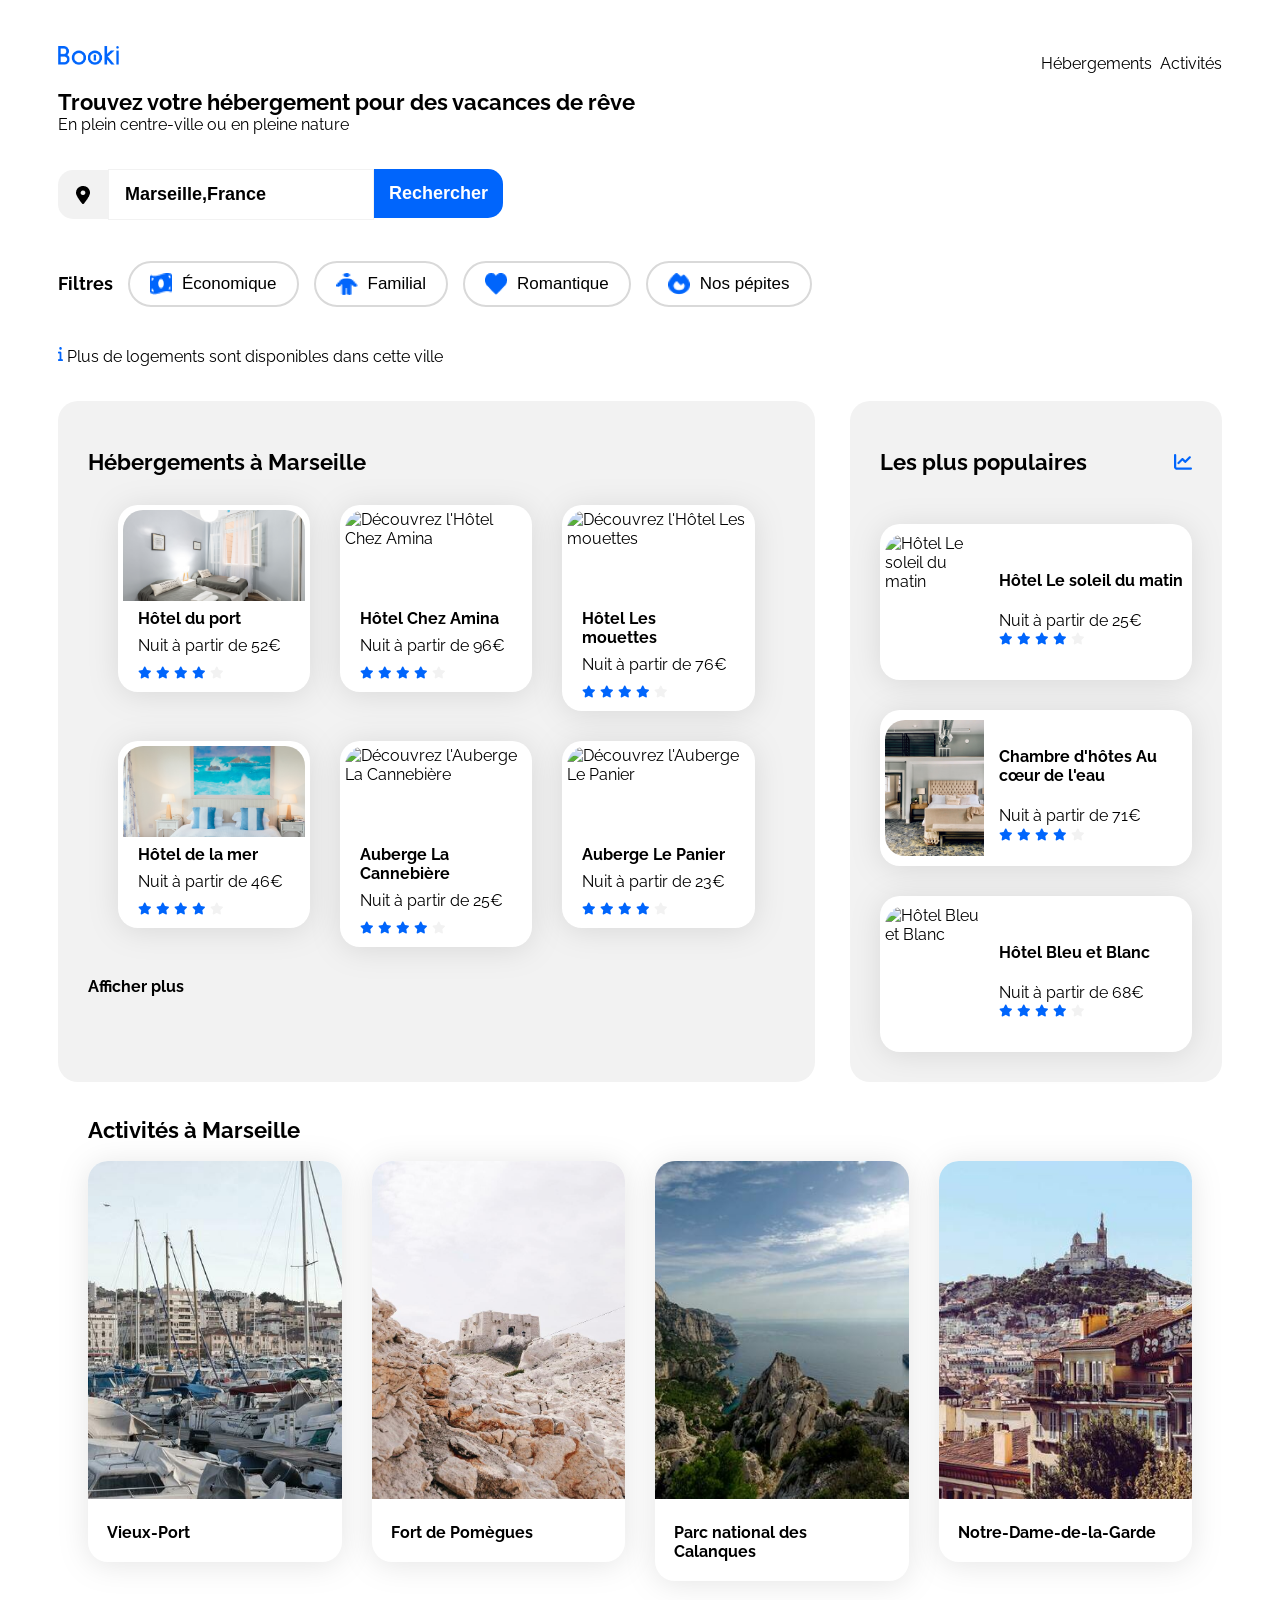
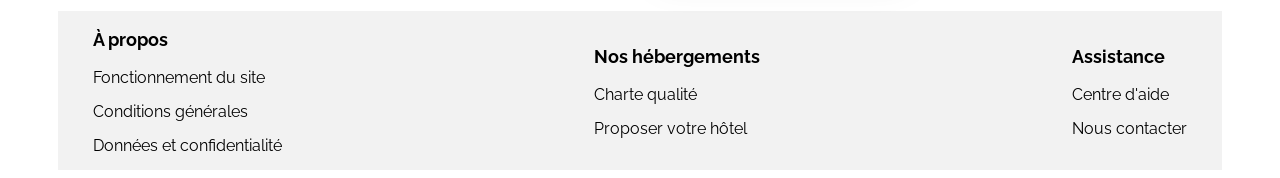
==== index.html @ 13185d2a "Premier commit responsive, plus modification CSS" ====
<!DOCTYPE html>
<html lang="fr">
<head>
    <meta charset="UTF-8">
    <meta name="viewport" content="width=device-width, initial-scale=1.0">
    <title>Booki</title>
    <link rel="preconnect" href="https://fonts.googleapis.com">
    <link rel="preconnect" href="https://fonts.gstatic.com" crossorigin>
    <link href="https://fonts.googleapis.com/css2?family=Raleway:wght@400;500;700&display=swap" rel="stylesheet">
    <link rel="stylesheet" href="https://cdnjs.cloudflare.com/ajax/libs/font-awesome/6.2.1/css/all.min.css"
        integrity="sha512-MV7K8+y+gLIBoVD59lQIYicR65iaqukzvf/nwasF0nqhPay5w/9lJmVM2hMDcnK1OnMGCdVK+iQrJ7lzPJQd1w=="
        crossorigin="anonymous" referrerpolicy="no-referrer" />    
    <link rel="stylesheet" href="./styles.css">
</head>
<body>
    <div class="main-container">
        <header> <!--Ceci est la partie supérieur du site regroupant le titre et la recherche pour les utilisateurs-->
            <nav class="Bandeau-navigation"> <!--Ceci est le bandeau de navigation intra site -->
                <div id="logo_titre">
                    <img src="./images/Icon&Logo/LogoBooki.png" alt="LogoBooki" width="61.09px" height="19px" id="logo">
                    <h1 class="invisible">Booki</h1>
                </div>
                <div id="liens_nav">
                    <a href="#hebergements-et-populaire">Hébergements</a>
                    <a href="#Activites">Activités</a>
                </div>
            </nav>
            <p> <span class="search-title">Trouvez votre hébergement pour des vacances de rêve </span> <br> 
                En plein centre-ville ou en pleine nature</p>
            <div class="champ-recherche"> <!--Zone de saisie pour la recherche des usagers-->
                <div id="fond_search_logo">
                    <img src="./images/Icon&Logo/Vector.png" alt="" id="search_logo">
                </div>
                <form>
                    <label for="ville" class="invisible">Ville</label>
                    <input type="text" name="ville" id="ville" placeholder="Marseille,France">
                    <button type="submit">Rechercher</button>
                </form>
            </div>
            <div class="filtres"> <!--Zone de sélection de filtres pour la recherche utilisateur-->
                <div class="titre_filtres">
                    <h3>Filtres</h3>
                </div>
                <ul class="button-filter">
                    <li><button type="button">
                        <img src="./images/Icon&Logo/logo-billet.png" alt="Filtrez vos recherche en vous basant sur le prix" class="icon"><span>Économique</span>
                    </button></li>
                    <li><button type="button">
                        <img src="images/Icon&Logo/logo-familial.png" alt="Recherchez des logements familiaux" class="icon"><span>Familial</span>
                    </button></li>
                    <li><button type="button">
                        <img src="images/Icon&Logo/logo-coeur.png" alt="Recherhez des logements romantiques" class="icon"><span>Romantique</span>
                    </button></li>
                    <li><button type="button">
                        <img src="images/Icon&Logo/logo-pépite.png" alt="Découvrez nos logement coup de coeur" class="icon"><span>Nos pépites</span>
                    </button></li>
                </ul>
            </div>
        </header>
        <main>
            <div class="popup-info">
                <img src="./images/Icon&Logo/logo-info.png" alt="information sur le nombre de logement dans la ville">
                <span>Plus de logements sont disponibles dans cette ville</span>
            </div>
            <div id="hebergements-et-populaire"> <!--Ceci est la partie affichant les résultats de recherche des utilisateurs en deux partie hébergements et hébergements_populaires-->
                <section class="hebergement"><!--Affichage des hébergements photos/prix/notes-->
                    <div class="titre_section_hebergement">
                    <h2>Hébergements à Marseille</h2>
                    </div>
                    <div class="cardsH">
                        <a href="#">
                            <article class="cardH">
                                <img src="./images/hébergements/Hôtel-du-port.jpg" alt="Découvrez l'Hôtel-du-port" class="img_card1">
                                <div class="txt-H">
                                    <h4>Hôtel du port</h4>
                                    <p>Nuit à partir de 52<span class="euro">€</span></p>
                                    <div class="card-rating">
                                        <i class="fa-xs fa-solid fa-star" aria-hidden="true"></i>
                                        <i class="fa-xs fa-solid fa-star" aria-hidden="true"></i>
                                        <i class="fa-xs fa-solid fa-star" aria-hidden="true"></i>
                                        <i class="fa-xs fa-solid fa-star" aria-hidden="true"></i>
                                        <i class="fa-xs fa-solid fa-star neutral-star" aria-hidden="true"></i>
                                        <span class="sr-only">Note de 4 sur 5</span>
                                    </div>
                                </div>
                            </article>
                        </a>
                        <a href="#">
                            <article class="cardH">
                                <img src="./images/hébergements/Hôtel-Chez-Amina.jpg" alt="Découvrez l'Hôtel Chez Amina" class="img_card1">
                                <div class="txt-H">
                                    <h4>Hôtel Chez Amina</h4>
                                    <p>Nuit à partir de 96<span class="euro">€</span></p>
                                    <div class="card-rating">
                                        <i class="fa-xs fa-solid fa-star" aria-hidden="true"></i>
                                        <i class="fa-xs fa-solid fa-star" aria-hidden="true"></i>
                                        <i class="fa-xs fa-solid fa-star" aria-hidden="true"></i>
                                        <i class="fa-xs fa-solid fa-star" aria-hidden="true"></i>
                                        <i class="fa-xs fa-solid fa-star neutral-star" aria-hidden="true"></i>
                                        <span class="sr-only">Note de 4 sur 5</span>
                                    </div>
                                </div>
                            </article>
                        </a>
                        <a href="#">
                            <article class="cardH">
                                <img src="./images/hébergements/Hôtel-Les-mouettes.jpg" alt="Découvrez l'Hôtel Les mouettes" class="img_card1">
                                <div class="txt-H">
                                    <h4>Hôtel Les mouettes</h4>
                                    <p>Nuit à partir de 76<span class="euro">€</span></p>
                                    <div class="card-rating">
                                        <i class="fa-xs fa-solid fa-star" aria-hidden="true"></i>
                                        <i class="fa-xs fa-solid fa-star" aria-hidden="true"></i>
                                        <i class="fa-xs fa-solid fa-star" aria-hidden="true"></i>
                                        <i class="fa-xs fa-solid fa-star" aria-hidden="true"></i>
                                        <i class="fa-xs fa-solid fa-star neutral-star" aria-hidden="true"></i>
                                        <span class="sr-only">Note de 4 sur 5</span>
                                    </div>
                                </div>
                            </article>
                        </a>
                        <a href="#">
                            <article class="cardH">
                                <img src="./images/hébergements/Hôtel-de-la-mer.jpg" alt="Découvrez l'Hôtel de la mer" class="img_card1">
                                <div class="txt-H">
                                    <h4>Hôtel de la mer</h4>
                                    <p>Nuit à partir de 46<span class="euro">€</span></p>
                                    <div class="card-rating">
                                        <i class="fa-xs fa-solid fa-star" aria-hidden="true"></i>
                                        <i class="fa-xs fa-solid fa-star" aria-hidden="true"></i>
                                        <i class="fa-xs fa-solid fa-star" aria-hidden="true"></i>
                                        <i class="fa-xs fa-solid fa-star" aria-hidden="true"></i>
                                        <i class="fa-xs fa-solid fa-star neutral-star" aria-hidden="true"></i>
                                        <span class="sr-only">Note de 4 sur 5</span>
                                    </div>
                                </div>
                            </article>
                        </a>
                        <a href="#">
                            <article class="cardH">
                                <img src="./images/hébergements/Auberge-La-Cannebière.jpg" alt="Découvrez l'Auberge La Cannebière" class="img_card1">
                                <div class="txt-H">
                                    <h4>Auberge La Cannebière</h4>
                                    <p>Nuit à partir de 25<span class="euro">€</span></p>
                                    <div class="card-rating">
                                        <i class="fa-xs fa-solid fa-star" aria-hidden="true"></i>
                                        <i class="fa-xs fa-solid fa-star" aria-hidden="true"></i>
                                        <i class="fa-xs fa-solid fa-star" aria-hidden="true"></i>
                                        <i class="fa-xs fa-solid fa-star" aria-hidden="true"></i>
                                        <i class="fa-xs fa-solid fa-star neutral-star" aria-hidden="true"></i>
                                        <span class="sr-only">Note de 4 sur 5</span>
                                    </div>
                                </div>
                            </article>
                        </a>
                        <a href="#">
                            <article class="cardH">
                                <img src="./images/hébergements/Auberge-Le-Panier.jpg" alt="Découvrez l'Auberge Le Panier" class="img_card1">
                                <div class="txt-H">
                                    <h4>Auberge Le Panier</h4>
                                    <p>Nuit à partir de 23<span class="euro">€</span></p>
                                    <div class="card-rating">
                                        <i class="fa-xs fa-solid fa-star" aria-hidden="true"></i>
                                        <i class="fa-xs fa-solid fa-star" aria-hidden="true"></i>
                                        <i class="fa-xs fa-solid fa-star" aria-hidden="true"></i>
                                        <i class="fa-xs fa-solid fa-star" aria-hidden="true"></i>
                                        <i class="fa-xs fa-solid fa-star neutral-star" aria-hidden="true"></i>
                                        <span class="sr-only">Note de 4 sur 5</span>
                                    </div>
                                </div>
                            </article                                >
                        </a>
                    </div>
                    <div class="supplement_section_hebergement">
                        <a href="">
                            <p>Afficher plus</p>
                        </a>
                    </div>
                </section>
                <section class="populaire"><!--Affichage des hébergements_populaires photos/prix/notes-->
                    <div class="titre_section_populaire">
                        <h2>Les plus populaires</h2>
                        <img src="./images/Icon&Logo/logo-popu.png" alt="" id="icon-popu">
                    </div>
                    <div class="cardsP">
                        <a href="#">
                            <article class="cardP">
                                <img src="./images/populaires/Hôtel-Le-Soleil-du-matin.jpg" alt="Hôtel Le soleil du matin" class="img_card1">
                                <div class="cardP-txt">
                                    <div>
                                        <h4>Hôtel Le soleil du matin</h4>
                                        <p>Nuit à partir de 25<span class="euro">€</span></p>
                                    </div>
                                    <div class="card-rating">
                                        <i class="fa-xs fa-solid fa-star" aria-hidden="true"></i>
                                        <i class="fa-xs fa-solid fa-star" aria-hidden="true"></i>
                                        <i class="fa-xs fa-solid fa-star" aria-hidden="true"></i>
                                        <i class="fa-xs fa-solid fa-star" aria-hidden="true"></i>
                                        <i class="fa-xs fa-solid fa-star neutral-star" aria-hidden="true"></i>
                                        <span class="sr-only">Note de 4 sur 5</span>
                                    </div>
                                </div>
                            </article>
                        </a>
                        <a href="#">
                            <article class="cardP">
                                <img src="./images/populaires/Chambres-d'hotes-Au-coeur-de-l'eau.jpg" alt="Chambre d'hôtes Au cœur de l'eau" class="img_card1">
                                <div class="cardP-txt">
                                    <div>
                                        <h4>Chambre d'hôtes Au cœur de l'eau</h4>
                                        <p>Nuit à partir de 71<span class="euro">€</span></p>
                                    </div>
                                    <div class="card-rating">
                                        <i class="fa-xs fa-solid fa-star" aria-hidden="true"></i>
                                        <i class="fa-xs fa-solid fa-star" aria-hidden="true"></i>
                                        <i class="fa-xs fa-solid fa-star" aria-hidden="true"></i>
                                        <i class="fa-xs fa-solid fa-star" aria-hidden="true"></i>
                                        <i class="fa-xs fa-solid fa-star neutral-star" aria-hidden="true"></i>
                                        <span class="sr-only">Note de 4 sur 5</span>
                                    </div>
                                </div>
                            </article>
                        </a>
                        <a href="#">
                            <article class="cardP">
                                <img src="./images/populaires/Hôtel-Bleu-et-Blanc.jpg" alt="Hôtel Bleu et Blanc" class="img_card1">
                                <div class="cardP-txt">
                                    <div>
                                        <h4>Hôtel Bleu et Blanc</h4>
                                        <p>Nuit à partir de 68<span class="euro">€</span></p>
                                    </div>
                                    <div class="card-rating">
                                        <i class="fa-xs fa-solid fa-star" aria-hidden="true"></i>
                                        <i class="fa-xs fa-solid fa-star" aria-hidden="true"></i>
                                        <i class="fa-xs fa-solid fa-star" aria-hidden="true"></i>
                                        <i class="fa-xs fa-solid fa-star" aria-hidden="true"></i>
                                        <i class="fa-xs fa-solid fa-star neutral-star" aria-hidden="true"></i>
                                        <span class="sr-only">Note de 4 sur 5</span>
                                    </div>
                                </div>
                            </article>
                        </a>
                    </div>
                </section>
            </div>
            <section id="Activites"><!--Affichage des activités proches du lieu recherché par l'utilisateur-->
                <div class="titre_section_activites">
                    <h2>Activités à Marseille</h2>
                </div>
                <div class="ensemble_card_acti">
                    <a href="#">
                        <article class="cardA">
                            <img src="./images/activités/Vieux-Port.jpg" alt="Vieux-Port" class="img_acti">
                            <h4>Vieux-Port</h4>
                        </article>
                    </a>
                    <a href="#">
                        <article class="cardA">
                            <img src="./images/activités/Fort-de-Pomègues.jpg" alt="Fort de Pomègues" class="img_acti">
                            <h4>Fort de Pomègues</h4>
                        </article>
                    </a>
                    <a href="#">
                        <article class="cardA">
                            <img src="./images/activités/Parc-national-des-Calanques.jpg" alt="Parc national des Calanques" class="img_acti">
                            <h4>Parc national des Calanques</h4>
                        </article>
                    </a>
                    <a href="#">
                        <article class="cardA">
                            <img src="./images/activités/Notre-Dame-de-la-Garde.jpg" alt="Notre-Dame-de-la-Garde" class="img_acti">
                            <h4>Notre-Dame-de-la-Garde</h4>
                        </article>
                    </a>
                </div>
            </section>
        </main>
        <footer>
            <article class="blockfooter"><!--Pied de page du site regroupant des informations suplémentaires sur le fonctonnement et la réglementation du site-->
                <h3>À propos</h3>
                <ul>
                    <li><a href="#">Fonctionnement du site</a></li>
                    <li><a href="#">Conditions générales</a></li>
                    <li><a href="#">Données et confidentialité</a></li>
                </ul>
            </article>
            <article class="blockfooter">
                <h3>Nos hébergements</h3>
                <ul>
                    <li><a href="#">Charte qualité</a></li>
                    <li><a href="#">Proposer votre hôtel</a></li>
                </ul>
            </article>
            <article class="blockfooter">
                <h3>Assistance</h3>
                <ul>
                    <li><a href="#">Centre d'aide</a></li>
                    <li><a href="#">Nous contacter</a></li>
                </ul>
            </article>
        </footer>
    </div>
</body>
</html>
---- styles.css ----
body {
    display: flex;
    justify-content: center;
}
.main-container{
    font-family: 'Raleway', sans-serif;
    color: black;
    width: 100%;
    max-width: 1440px;
    padding: 0 50px;
    box-sizing: border-box;
}
header{
    margin: 30px 0px;
}
main{
    margin-top: 35px;
}

.invisible{
    font-size: 19px;
    display: none;
}

a {
    font-size: 16px;
    text-decoration: none;
    color: black;
}
a:hover {
    color: #0065fc;
}
h2 {
    font-size: 22px;
    font-weight: 700;
}
h3 {
    font-size: 18px;
    font-weight: 700;
}
h4 {
    font-size: 16px;
    font-weight: 700;
}
p {
    font-size: 16px;
}

ul{
    list-style: none;
    padding: 0px;
    margin: 0%;
}
.fa-solid {
    color: #0065FC;
}
.neutral-star {
    color: #F2F2F2;
}
/*Règles nav*/
nav.Bandeau-navigation {
    display: flex;
    justify-content: space-between;
    gap: 10px;
}

#logo_titre {
    display: flex;
    align-items: center;
}
#liens_nav {
    display: flex;
    gap: 8px;
}
#liens_nav a{
    padding-top: 14px;
    border-top: 2px solid transparent;
}
#liens_nav a:hover {
    border-top: 2px solid #0065fc;
    cursor: url("./images/Icon&Logo/curseur.png"), auto;
}

/*Règle FORMULAIRE*/
.search-title{
    font-size: 22px;
    font-weight: 700;
    margin-top: 35px;
}
.champ-recherche {
    display: flex;
    align-items: center;
    margin-top: 35px;
}
.champ-recherche form {
    display:flex;
    color: black;
}
#fond_search_logo{
    background-color:#F2F2F2;
    height:49px;
    width:50px;
    display: flex;
    align-items:center;
    justify-content: center;
    border-radius:15px 0px 0px 15px;
}
#search_logo{
    height: 18px;
    width: 14px;
}
#ville {
    height: 49px;
    border: 1px solid #F2F2F2;
    padding: 0 16px;
    color: black;
    font-size: 18px;
    font-weight: 700;
    outline: none; /*cmd permettant de supprimer l'encadrement par défaut lors de la seletion du champ*/
}
#ville::placeholder {
    color:black;
    opacity: 1;
}
.champ-recherche button {
    height: 49px;
    gap:10px;
    background-color: #0065fc;
    color: white;
    font-size: 18px;
    border-radius: 0px 15px 15px 0px;
    font-size: 18px;
    font-weight: 700;
    padding: 0px 15px;
    border: none;
}

/*Règle FILTRES*/
.filtres {
    display: flex;
    align-items: center;
    width: 100%;
    gap:15px;
    margin-top: 35px;
    box-sizing: border-box;
}

.button-filter {
    display: flex;
    gap: 15px;
}
.button-filter button {
    display: flex;
    align-items: center;
    gap: 10px;
    border-radius: 25px;
    font-size: 17px;
    border: solid 2px #d9d9d9;
    padding: 10px 20px 10px 20px;
    background-color: white;
}
.button-filter button:hover {
    background-color: #deebff;
    cursor: url("./images/Icon&Logo/curseur.png"), auto;
}
.icon {
    height: 22px;
    width: 22px;
}
.popup-info {
    margin-bottom: 35px;
}

/*Règles SECTION HEBERGEMENT + POPULAIRE*/
.hebergement, .populaire{
    background-color:#F2F2F2 ;
    border-radius: 20px 20px 20px 20px;
    padding: 30px;
    box-sizing: border-box;
}
.hebergement{
    width: 65%;
}
.populaire {
    width: 32%;
}
#hebergements-et-populaire{
    display: flex;
    justify-content: space-between;
       margin-bottom: 35px;
}

/*Partie Gérant les cartes Hébergements*/
.cardsH {
    display: grid;
    grid-template-columns:1fr 1fr 1fr;
    gap: 30px;
    grid-auto-rows: minmax(100px, auto);
    margin: 30px;
    align-items: start;
}
.cardH {
    background-color: white;
    border-radius: 20px;
    padding: 5px;
    filter: drop-shadow(0px 3px 15px rgba(0, 0, 0, 0.1));
    align-items: stretch;
    display: flex;
    flex-direction: column;
}
.txt-H {
    margin-left: 15px ;
    margin-right: 15px;
    box-sizing: border-box;
}
.txt-H h4{
    margin-top: 8px;
    margin-bottom: 0px;
}
.txt-H p {
    margin-top: 8px;
    margin-bottom: 8px;    
}
.supplement_section_hebergement {
    font-size: 18px;
    font-weight: 700;
}
.cardH img {
    width: 100%;
    height: 50%;
    aspect-ratio: 4/2;
    object-fit: cover;
    border-radius: 20px 20px 0px 0px;
}
/*Partie Gérant les cartes Populaires*/
.populaire {
    display: flex;
    flex-direction: column;
    gap: 30px;
}
.populaire a {
    display: block;
}
.titre_section_populaire {
    display: flex;
    justify-content: space-between;
    align-items: center;
}
#icon-popu {
    width: 18px;
    height: 15.75px;
}
.cardsP {
    display: flex;
    flex-direction: column;
    align-items: stretch;
    gap:30px;
    
}
.cardP img {
    width: 33%;
    height: 136px;
    object-fit: cover;
    border-radius: 20px 0px 0px 20px;
}
.cardP {
    background-color: white;
    border-radius: 20px;
    padding: 5px;
    filter: drop-shadow(0px 3px 15px rgba(0, 0, 0, 0.1));
    display: flex;
    height: 146px;
    align-items: center;
}
.cardP-txt {
    width: 67%;
    display:flex;
    flex-direction: column;
    justify-content: space-between;
    padding-left: 15px;
    box-sizing: border-box;
}
.card-rating {
    margin-bottom: 5px;
}
.card-txt h4 {
    margin-top: 10px;
    margin-bottom: 4px;
}
.cardP-txt p {
    margin: 0;
}

/*Partie Gérant les cartes Activités*/
#Activites {
    margin: 30px;
}
.ensemble_card_acti{
    display:grid;
    grid-template-columns: 1fr 1fr 1fr 1fr;
    gap: 30px;
}
.cardA img {
    width: 100%;
    aspect-ratio: 3 / 4;
    object-fit: cover;
    border-radius: 20px 20px 0px 0px ;
}
.cardA {
    background-color: white;
    border-radius: 20px;
    filter: drop-shadow(0px 3px 15px rgba(0, 0, 0, 0.1));
}
.cardA h4 {
    padding: 20px 19px;
    margin: 0;
}

/*Partie gérant le footer*/

footer{
    display: flex;
    align-items: center;
    background-color: #F2F2F2;
    margin: 20px 0px 0px 0px;
    justify-content: space-between;
    padding: 0px 35px;
}

.blockfooter {
    display: flex;
    flex-direction: column;
    align-items: flex-start;
}
.blockfooter ul li {
    padding-bottom:15px ;
}

/*PARTIE RESPONSIVE*/

/*Tablette >=768px et <1024px*/
@media (min-width: 768px) and (max-width: 1024px) {
    #hebergements-et-populaire{
    display: flex;
    flex-direction: column;
    gap:50px;
}
.populaire {
    width: 100%;
}
.hebergement{
    width: 100%;
}
.cardsP {
    display: flex;
    flex-direction: row;
    align-items: center;
    width: 100%;
}
.filtres {
    display: flex;
    flex-direction: column;
    align-items: flex-start;
}
}
/*Mobile <768px et >320px */
@media (min-width: 320px) and (max-width: 768px) {
    #hebergements-et-populaire {
        flex-direction: column;
    }
    .populaire {
        order:0;
        width:100%;
        border-radius: 0px;
    }
    .hebergement {
        order:1;
        width: 100%;
        background-color: white;
    }
    .cardsH {
    display: grid;
    grid-template-columns:1fr;
    gap: 30px;
    grid-auto-rows: minmax(100px, auto);
    margin: 30px;
    align-items: start;
}
.filtres {
    display: flex;
    flex-direction: column;
    align-items: flex-start;
}
.button-filter {
    display: flex;
    flex-direction: row;
    flex-wrap: wrap;
    width: 100%;
}
.button-filter li {
    width:calc(50% - 7.5px);
}
.button-filter button {
    width: 100%;
    height: 100%;
    justify-content: center;
    box-sizing: border-box;
}
.ensemble_card_acti{
    display:flex;
    flex-direction: column;
}
.cardA img {
    width: 100%;
    aspect-ratio: 4/3;
    object-fit: cover;
    border-radius: 20px 20px 0px 0px ;
}
}
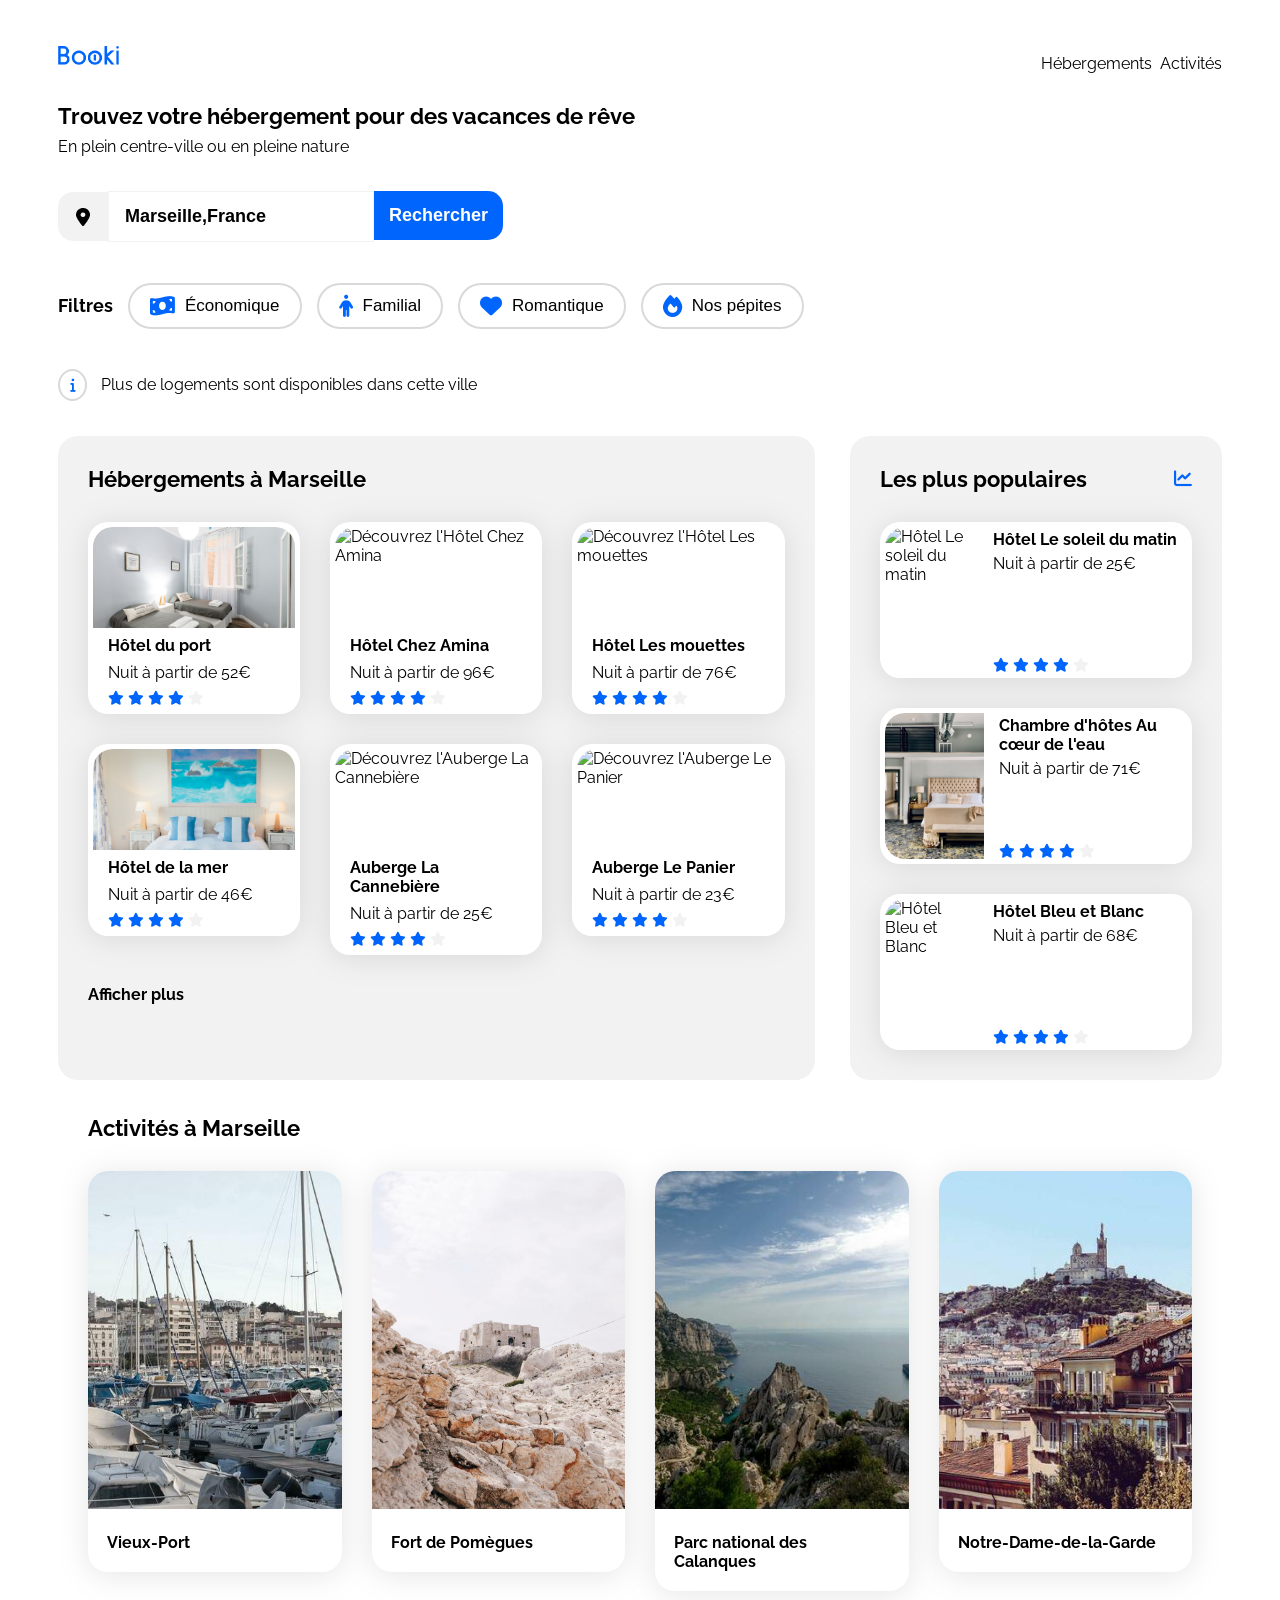
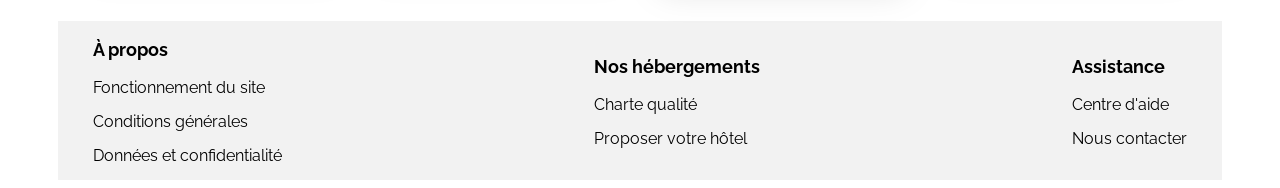
==== commit 98b8cfda: "Correction del'incorporation des icons via font awesome, correction de marges et gap." ====
--- a/index.html
+++ b/index.html
@@ -25,8 +25,8 @@
                     <a href="#Activites">Activités</a>
                 </div>
             </nav>
-            <p> <span class="search-title">Trouvez votre hébergement pour des vacances de rêve </span> <br> 
-                En plein centre-ville ou en pleine nature</p>
+            <p class="search-title">Trouvez votre hébergement pour des vacances de rêve</p>
+            <p>En plein centre-ville ou en pleine nature</p>
             <div class="champ-recherche"> <!--Zone de saisie pour la recherche des usagers-->
                 <div id="fond_search_logo">
                     <img src="./images/Icon&Logo/Vector.png" alt="" id="search_logo">
@@ -34,7 +34,7 @@
                 <form>
                     <label for="ville" class="invisible">Ville</label>
                     <input type="text" name="ville" id="ville" placeholder="Marseille,France">
-                    <button type="submit">Rechercher</button>
+                    <button type="submit"><span class="btnSearchTXT">Rechercher</span><i class="fa-solid fa-magnifying-glass"></i></button>
                 </form>
             </div>
             <div class="filtres"> <!--Zone de sélection de filtres pour la recherche utilisateur-->
@@ -43,23 +43,23 @@
                 </div>
                 <ul class="button-filter">
                     <li><button type="button">
-                        <img src="./images/Icon&Logo/logo-billet.png" alt="Filtrez vos recherche en vous basant sur le prix" class="icon"><span>Économique</span>
+                        <i class="fa-solid fa-money-bill-wave"></i><span>Économique</span>
                     </button></li>
                     <li><button type="button">
-                        <img src="images/Icon&Logo/logo-familial.png" alt="Recherchez des logements familiaux" class="icon"><span>Familial</span>
+                        <i class="fa-solid fa-person"></i><span>Familial</span>
                     </button></li>
                     <li><button type="button">
-                        <img src="images/Icon&Logo/logo-coeur.png" alt="Recherhez des logements romantiques" class="icon"><span>Romantique</span>
+                        <i class="fa-solid fa-heart"></i><span>Romantique</span>
                     </button></li>
                     <li><button type="button">
-                        <img src="images/Icon&Logo/logo-pépite.png" alt="Découvrez nos logement coup de coeur" class="icon"><span>Nos pépites</span>
+                        <i class="fa-solid fa-fire"></i><span>Nos pépites</span>
                     </button></li>
                 </ul>
             </div>
         </header>
         <main>
             <div class="popup-info">
-                <img src="./images/Icon&Logo/logo-info.png" alt="information sur le nombre de logement dans la ville">
+                <i class="fa-solid fa-info"></i>
                 <span>Plus de logements sont disponibles dans cette ville</span>
             </div>
             <div id="hebergements-et-populaire"> <!--Ceci est la partie affichant les résultats de recherche des utilisateurs en deux partie hébergements et hébergements_populaires-->
@@ -168,7 +168,7 @@
                                         <span class="sr-only">Note de 4 sur 5</span>
                                     </div>
                                 </div>
-                            </article                                >
+                            </article>
                         </a>
                     </div>
                     <div class="supplement_section_hebergement">
@@ -180,7 +180,7 @@
                 <section class="populaire"><!--Affichage des hébergements_populaires photos/prix/notes-->
                     <div class="titre_section_populaire">
                         <h2>Les plus populaires</h2>
-                        <img src="./images/Icon&Logo/logo-popu.png" alt="" id="icon-popu">
+                        <i class="fa-solid fa-chart-line"></i>
                     </div>
                     <div class="cardsP">
                         <a href="#">
--- a/styles.css
+++ b/styles.css
@@ -34,6 +34,7 @@
 h2 {
     font-size: 22px;
     font-weight: 700;
+    margin: 0;
 }
 h3 {
     font-size: 18px;
@@ -42,9 +43,12 @@
 h4 {
     font-size: 16px;
     font-weight: 700;
+    margin: 0;
+    margin-bottom: 5px;
 }
 p {
     font-size: 16px;
+    margin: 0;
 }
 
 ul{
@@ -52,9 +56,26 @@
     padding: 0px;
     margin: 0%;
 }
+/* Style de la librairie FontAwesome*/
 .fa-solid {
     color: #0065FC;
-}
+    font-size: 22px;
+}
+.fa-info {
+    font-size: 14px;
+    border: solid 2px #d9d9d9;
+    padding: 7px 10px; 
+    border-radius: 50% 50% 50% 50% / 50% 50% 50% 50% ;
+    margin-right: 10px;
+}
+.fa-xs {
+    font-size: 14px;
+}
+.fa-chart-line {
+    font-size: 18px;
+}
+.fa-magnifying-glass {color: white;}
+
 .neutral-star {
     color: #F2F2F2;
 }
@@ -63,6 +84,7 @@
     display: flex;
     justify-content: space-between;
     gap: 10px;
+    margin-bottom: 30px;
 }
 
 #logo_titre {
@@ -86,7 +108,7 @@
 .search-title{
     font-size: 22px;
     font-weight: 700;
-    margin-top: 35px;
+    margin-bottom: 8px;
 }
 .champ-recherche {
     display: flex;
@@ -122,6 +144,9 @@
 #ville::placeholder {
     color:black;
     opacity: 1;
+}
+.fa-magnifying-glass {
+    display: none;
 }
 .champ-recherche button {
     height: 49px;
@@ -130,7 +155,6 @@
     color: white;
     font-size: 18px;
     border-radius: 0px 15px 15px 0px;
-    font-size: 18px;
     font-weight: 700;
     padding: 0px 15px;
     border: none;
@@ -164,10 +188,6 @@
     background-color: #deebff;
     cursor: url("./images/Icon&Logo/curseur.png"), auto;
 }
-.icon {
-    height: 22px;
-    width: 22px;
-}
 .popup-info {
     margin-bottom: 35px;
 }
@@ -175,7 +195,7 @@
 /*Règles SECTION HEBERGEMENT + POPULAIRE*/
 .hebergement, .populaire{
     background-color:#F2F2F2 ;
-    border-radius: 20px 20px 20px 20px;
+    border-radius:20px;
     padding: 30px;
     box-sizing: border-box;
 }
@@ -188,7 +208,7 @@
 #hebergements-et-populaire{
     display: flex;
     justify-content: space-between;
-       margin-bottom: 35px;
+    margin-bottom: 35px;
 }
 
 /*Partie Gérant les cartes Hébergements*/
@@ -197,7 +217,7 @@
     grid-template-columns:1fr 1fr 1fr;
     gap: 30px;
     grid-auto-rows: minmax(100px, auto);
-    margin: 30px;
+    margin: 30px 0px;
     align-items: start;
 }
 .cardH {
@@ -247,10 +267,6 @@
     justify-content: space-between;
     align-items: center;
 }
-#icon-popu {
-    width: 18px;
-    height: 15.75px;
-}
 .cardsP {
     display: flex;
     flex-direction: column;
@@ -260,7 +276,7 @@
 }
 .cardP img {
     width: 33%;
-    height: 136px;
+    height: 100%;
     object-fit: cover;
     border-radius: 20px 0px 0px 20px;
 }
@@ -274,23 +290,15 @@
     align-items: center;
 }
 .cardP-txt {
+    height: 100%;
     width: 67%;
     display:flex;
     flex-direction: column;
     justify-content: space-between;
-    padding-left: 15px;
-    box-sizing: border-box;
-}
-.card-rating {
-    margin-bottom: 5px;
-}
-.card-txt h4 {
-    margin-top: 10px;
-    margin-bottom: 4px;
-}
-.cardP-txt p {
-    margin: 0;
-}
+    box-sizing: border-box;
+    margin: 10px 5px 5px 15px;
+}
+
 
 /*Partie Gérant les cartes Activités*/
 #Activites {
@@ -300,6 +308,7 @@
     display:grid;
     grid-template-columns: 1fr 1fr 1fr 1fr;
     gap: 30px;
+    margin-top: 30px;
 }
 .cardA img {
     width: 100%;
@@ -341,7 +350,15 @@
 
 /*Tablette >=768px et <1024px*/
 @media (min-width: 768px) and (max-width: 1024px) {
-    #hebergements-et-populaire{
+    
+    /*Règles Filtres et ses Boutons Tablette*/
+.filtres {
+    display: flex;
+    flex-direction: column;
+    align-items: flex-start;
+}
+    /*Règles section hébergement et populaire Tablette*/
+#hebergements-et-populaire{
     display: flex;
     flex-direction: column;
     gap:50px;
@@ -358,28 +375,80 @@
     align-items: center;
     width: 100%;
 }
-.filtres {
-    display: flex;
-    flex-direction: column;
-    align-items: flex-start;
-}
-}
+.populaire a {
+    width:33%;
+    box-sizing: border-box;
+}
+}
+
 /*Mobile <768px et >320px */
 @media (min-width: 320px) and (max-width: 768px) {
-    #hebergements-et-populaire {
+    /*Règles Bandeau Navigation Mobile*/
+.Bandeau-navigation {
+    flex-direction: column;
+    align-items: center;
+}
+#liens_nav {
+    width: 100%;
+    justify-content: space-between;
+    border-bottom: solid 2px #F2F2F2;
+}
+#liens_nav a{
+    padding-top: 0;
+    padding-bottom: 14px;
+    border-bottom: 2px solid transparent;
+    text-align: center;
+    flex: 1; /*Raccourci de trois propriétés flex-grow(grandit ou non)  flex-shrink(rétrécit ou non) et flex-basis(taille de base) 
+    (ici dire 1 revient à dire 1 1 0) = grandit(et partage l'espace) , rétrécit on ignore la taille du contenu tout est ègale */
+}
+#liens_nav a:hover {
+    border-bottom: 2px solid #0065fc;
+    border-top: 2px solid transparent;
+    cursor: url("./images/Icon&Logo/curseur.png"), auto;
+}
+    /*Règles Champ de Recherche Mobile*/
+.btnSearchTXT {
+    display: none;
+}
+.fa-magnifying-glass{
+    display: inline-block;
+}
+    /*Règles Filtres et ses Boutons Mobile*/
+.filtres {
+    display: flex;
+    flex-direction: column;
+    align-items: flex-start;
+}
+.button-filter {
+    display: flex;
+    flex-direction: row;
+    flex-wrap: wrap;
+    width: 100%;
+}
+.button-filter li {
+    width:calc(50% - 7.5px);
+}
+.button-filter button {
+    width: 100%;
+    height: 100%;
+    justify-content: center;
+    box-sizing: border-box;
+}
+    /*Règles section hébergement et populaire Mobile*/
+#hebergements-et-populaire {
         flex-direction: column;
-    }
-    .populaire {
+}
+.populaire {
         order:0;
         width:100%;
         border-radius: 0px;
-    }
-    .hebergement {
+}
+.hebergement {
         order:1;
         width: 100%;
         background-color: white;
-    }
-    .cardsH {
+}
+.cardsH {
     display: grid;
     grid-template-columns:1fr;
     gap: 30px;
@@ -387,26 +456,7 @@
     margin: 30px;
     align-items: start;
 }
-.filtres {
-    display: flex;
-    flex-direction: column;
-    align-items: flex-start;
-}
-.button-filter {
-    display: flex;
-    flex-direction: row;
-    flex-wrap: wrap;
-    width: 100%;
-}
-.button-filter li {
-    width:calc(50% - 7.5px);
-}
-.button-filter button {
-    width: 100%;
-    height: 100%;
-    justify-content: center;
-    box-sizing: border-box;
-}
+    /*Règles Activités Mobile*/
 .ensemble_card_acti{
     display:flex;
     flex-direction: column;
@@ -417,4 +467,14 @@
     object-fit: cover;
     border-radius: 20px 20px 0px 0px ;
 }
+
+.main-container {
+    padding: 0;
+}
+    /*Règles Footer Mobile*/
+footer {
+    flex-direction: column;
+    align-items: flex-start;
+    margin: 0;
+}
 }
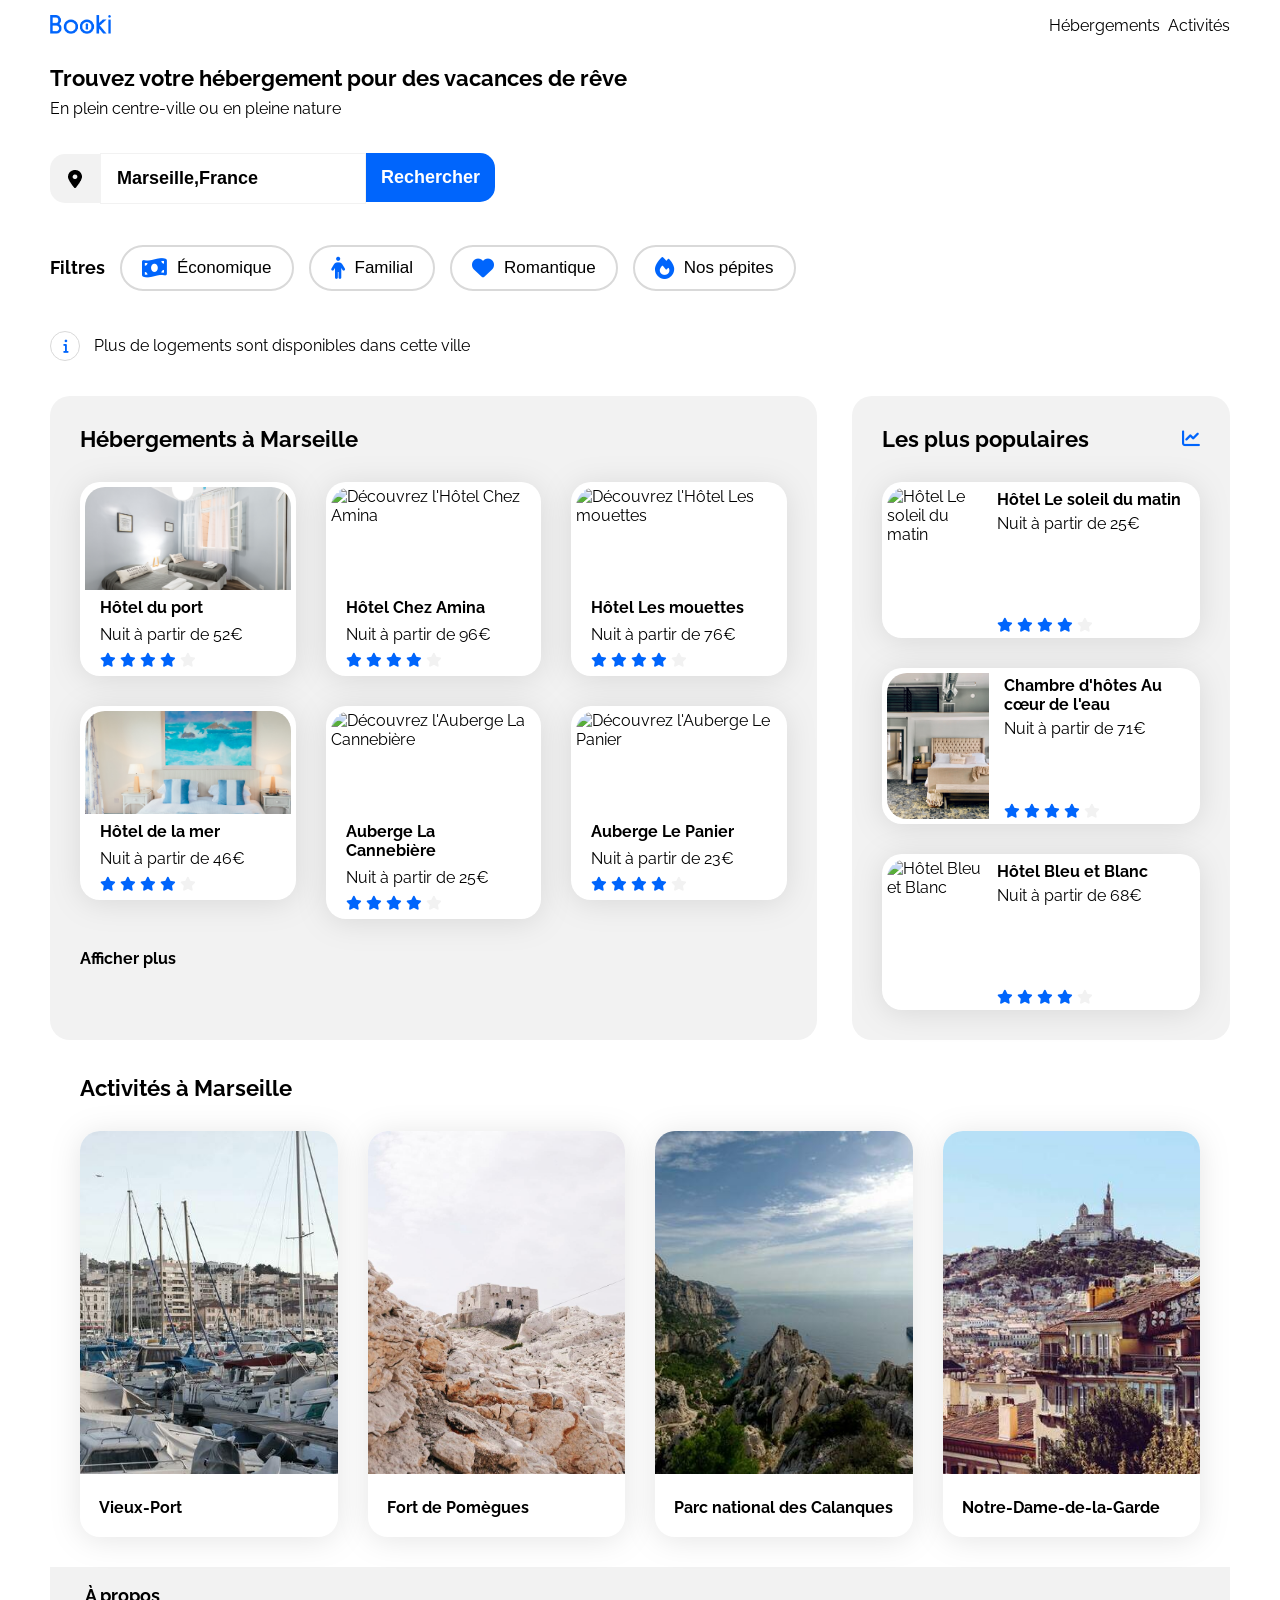
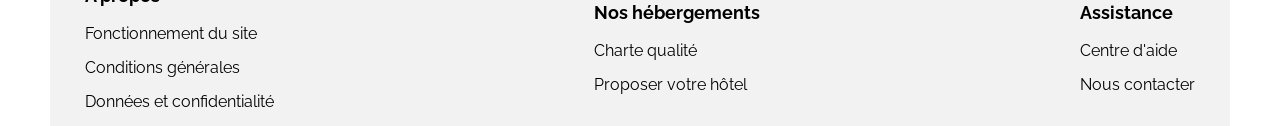
==== commit 534c16ef: "Modification légère suite mentorat, projet OK pour soutenance" ====
--- a/index.html
+++ b/index.html
@@ -15,46 +15,48 @@
 <body>
     <div class="main-container">
         <header> <!--Ceci est la partie supérieur du site regroupant le titre et la recherche pour les utilisateurs-->
-            <nav class="Bandeau-navigation"> <!--Ceci est le bandeau de navigation intra site -->
-                <div id="logo_titre">
-                    <img src="./images/Icon&Logo/LogoBooki.png" alt="LogoBooki" width="61.09px" height="19px" id="logo">
-                    <h1 class="invisible">Booki</h1>
+            <div class="section_header">
+                <nav class="Bandeau-navigation"> <!--Ceci est le bandeau de navigation intra site -->
+                    <div id="logo_titre">
+                        <img src="./images/Icon&Logo/LogoBooki.png" alt="LogoBooki" id="logo">
+                        <h1 hidden>Booki</h1>
+                    </div>
+                    <div id="liens_nav">
+                        <a href="#hebergements-et-populaire">Hébergements</a>
+                        <a href="#Activites">Activités</a>
+                    </div>
+                </nav>
+                <p class="search-title">Trouvez votre hébergement pour des vacances de rêve</p>
+                <p>En plein centre-ville ou en pleine nature</p>
+                <div class="champ-recherche"> <!--Zone de saisie pour la recherche des usagers-->
+                    <div id="fond_search_logo">
+                        <img src="./images/Icon&Logo/Vector.png" alt="" id="search_logo">
+                    </div>
+                    <form>
+                        <label hidden for="ville">Ville</label>
+                        <input type="text" name="ville" id="ville" placeholder="Marseille,France">
+                        <button type="submit"><span class="btnSearchTXT">Rechercher</span><i class="fa-solid fa-magnifying-glass"></i></button>
+                    </form>
                 </div>
-                <div id="liens_nav">
-                    <a href="#hebergements-et-populaire">Hébergements</a>
-                    <a href="#Activites">Activités</a>
+                <div class="filtres"> <!--Zone de sélection de filtres pour la recherche utilisateur-->
+                    <div class="titre_filtres">
+                        <h3>Filtres</h3>
+                    </div>
+                    <ul class="button-filter">
+                        <li><button type="button">
+                            <i class="fa-solid fa-money-bill-wave"></i><span>Économique</span>
+                        </button></li>
+                        <li><button type="button">
+                            <i class="fa-solid fa-person"></i><span>Familial</span>
+                        </button></li>
+                        <li><button type="button">
+                            <i class="fa-solid fa-heart"></i><span>Romantique</span>
+                        </button></li>
+                        <li><button type="button">
+                            <i class="fa-solid fa-fire"></i><span>Nos pépites</span>
+                        </button></li>
+                    </ul>
                 </div>
-            </nav>
-            <p class="search-title">Trouvez votre hébergement pour des vacances de rêve</p>
-            <p>En plein centre-ville ou en pleine nature</p>
-            <div class="champ-recherche"> <!--Zone de saisie pour la recherche des usagers-->
-                <div id="fond_search_logo">
-                    <img src="./images/Icon&Logo/Vector.png" alt="" id="search_logo">
-                </div>
-                <form>
-                    <label for="ville" class="invisible">Ville</label>
-                    <input type="text" name="ville" id="ville" placeholder="Marseille,France">
-                    <button type="submit"><span class="btnSearchTXT">Rechercher</span><i class="fa-solid fa-magnifying-glass"></i></button>
-                </form>
-            </div>
-            <div class="filtres"> <!--Zone de sélection de filtres pour la recherche utilisateur-->
-                <div class="titre_filtres">
-                    <h3>Filtres</h3>
-                </div>
-                <ul class="button-filter">
-                    <li><button type="button">
-                        <i class="fa-solid fa-money-bill-wave"></i><span>Économique</span>
-                    </button></li>
-                    <li><button type="button">
-                        <i class="fa-solid fa-person"></i><span>Familial</span>
-                    </button></li>
-                    <li><button type="button">
-                        <i class="fa-solid fa-heart"></i><span>Romantique</span>
-                    </button></li>
-                    <li><button type="button">
-                        <i class="fa-solid fa-fire"></i><span>Nos pépites</span>
-                    </button></li>
-                </ul>
             </div>
         </header>
         <main>
--- a/styles.css
+++ b/styles.css
@@ -2,25 +2,19 @@
 body {
     display: flex;
     justify-content: center;
+    margin:0;
+    padding: 0;
 }
 .main-container{
     font-family: 'Raleway', sans-serif;
     color: black;
     width: 100%;
     max-width: 1440px;
-    padding: 0 50px;
-    box-sizing: border-box;
-}
-header{
-    margin: 30px 0px;
+    padding: 0px 50px 0px 50px;
+    box-sizing: border-box;
 }
 main{
     margin-top: 35px;
-}
-
-.invisible{
-    font-size: 19px;
-    display: none;
 }
 
 a {
@@ -62,10 +56,14 @@
     font-size: 22px;
 }
 .fa-info {
+    display: inline-flex;
+    justify-content: center;
+    align-items: center;
+    width: 28px;
+    height: 28px;
     font-size: 14px;
-    border: solid 2px #d9d9d9;
-    padding: 7px 10px; 
-    border-radius: 50% 50% 50% 50% / 50% 50% 50% 50% ;
+    border: solid 1px #d9d9d9;
+    border-radius: 50%;
     margin-right: 10px;
 }
 .fa-xs {
@@ -86,10 +84,14 @@
     gap: 10px;
     margin-bottom: 30px;
 }
-
+#logo {
+    height: 19px;
+    width: 61px;
+}
 #logo_titre {
     display: flex;
     align-items: center;
+    padding-top: 14px;
 }
 #liens_nav {
     display: flex;
@@ -101,7 +103,6 @@
 }
 #liens_nav a:hover {
     border-top: 2px solid #0065fc;
-    cursor: url("./images/Icon&Logo/curseur.png"), auto;
 }
 
 /*Règle FORMULAIRE*/
@@ -139,7 +140,6 @@
     color: black;
     font-size: 18px;
     font-weight: 700;
-    outline: none; /*cmd permettant de supprimer l'encadrement par défaut lors de la seletion du champ*/
 }
 #ville::placeholder {
     color:black;
@@ -186,7 +186,6 @@
 }
 .button-filter button:hover {
     background-color: #deebff;
-    cursor: url("./images/Icon&Logo/curseur.png"), auto;
 }
 .popup-info {
     margin-bottom: 35px;
@@ -392,19 +391,27 @@
     width: 100%;
     justify-content: space-between;
     border-bottom: solid 2px #F2F2F2;
+
 }
 #liens_nav a{
     padding-top: 0;
     padding-bottom: 14px;
-    border-bottom: 2px solid transparent;
     text-align: center;
     flex: 1; /*Raccourci de trois propriétés flex-grow(grandit ou non)  flex-shrink(rétrécit ou non) et flex-basis(taille de base) 
     (ici dire 1 revient à dire 1 1 0) = grandit(et partage l'espace) , rétrécit on ignore la taille du contenu tout est ègale */
+    position: relative;
 }
 #liens_nav a:hover {
-    border-bottom: 2px solid #0065fc;
     border-top: 2px solid transparent;
-    cursor: url("./images/Icon&Logo/curseur.png"), auto;
+}
+#liens_nav a:hover::after {
+    content: "";
+    position: absolute;
+    left: 0;
+    bottom: -2px;
+    width: 100%;
+    height: 2px;
+    background-color: #0065fc;
 }
     /*Règles Champ de Recherche Mobile*/
 .btnSearchTXT {
@@ -469,7 +476,13 @@
 }
 
 .main-container {
-    padding: 0;
+    padding: 0px;
+}
+.section_header {
+    padding: 10px 10px 0px 10px;
+}
+.popup-info {
+    padding: 0px 10px;
 }
     /*Règles Footer Mobile*/
 footer {
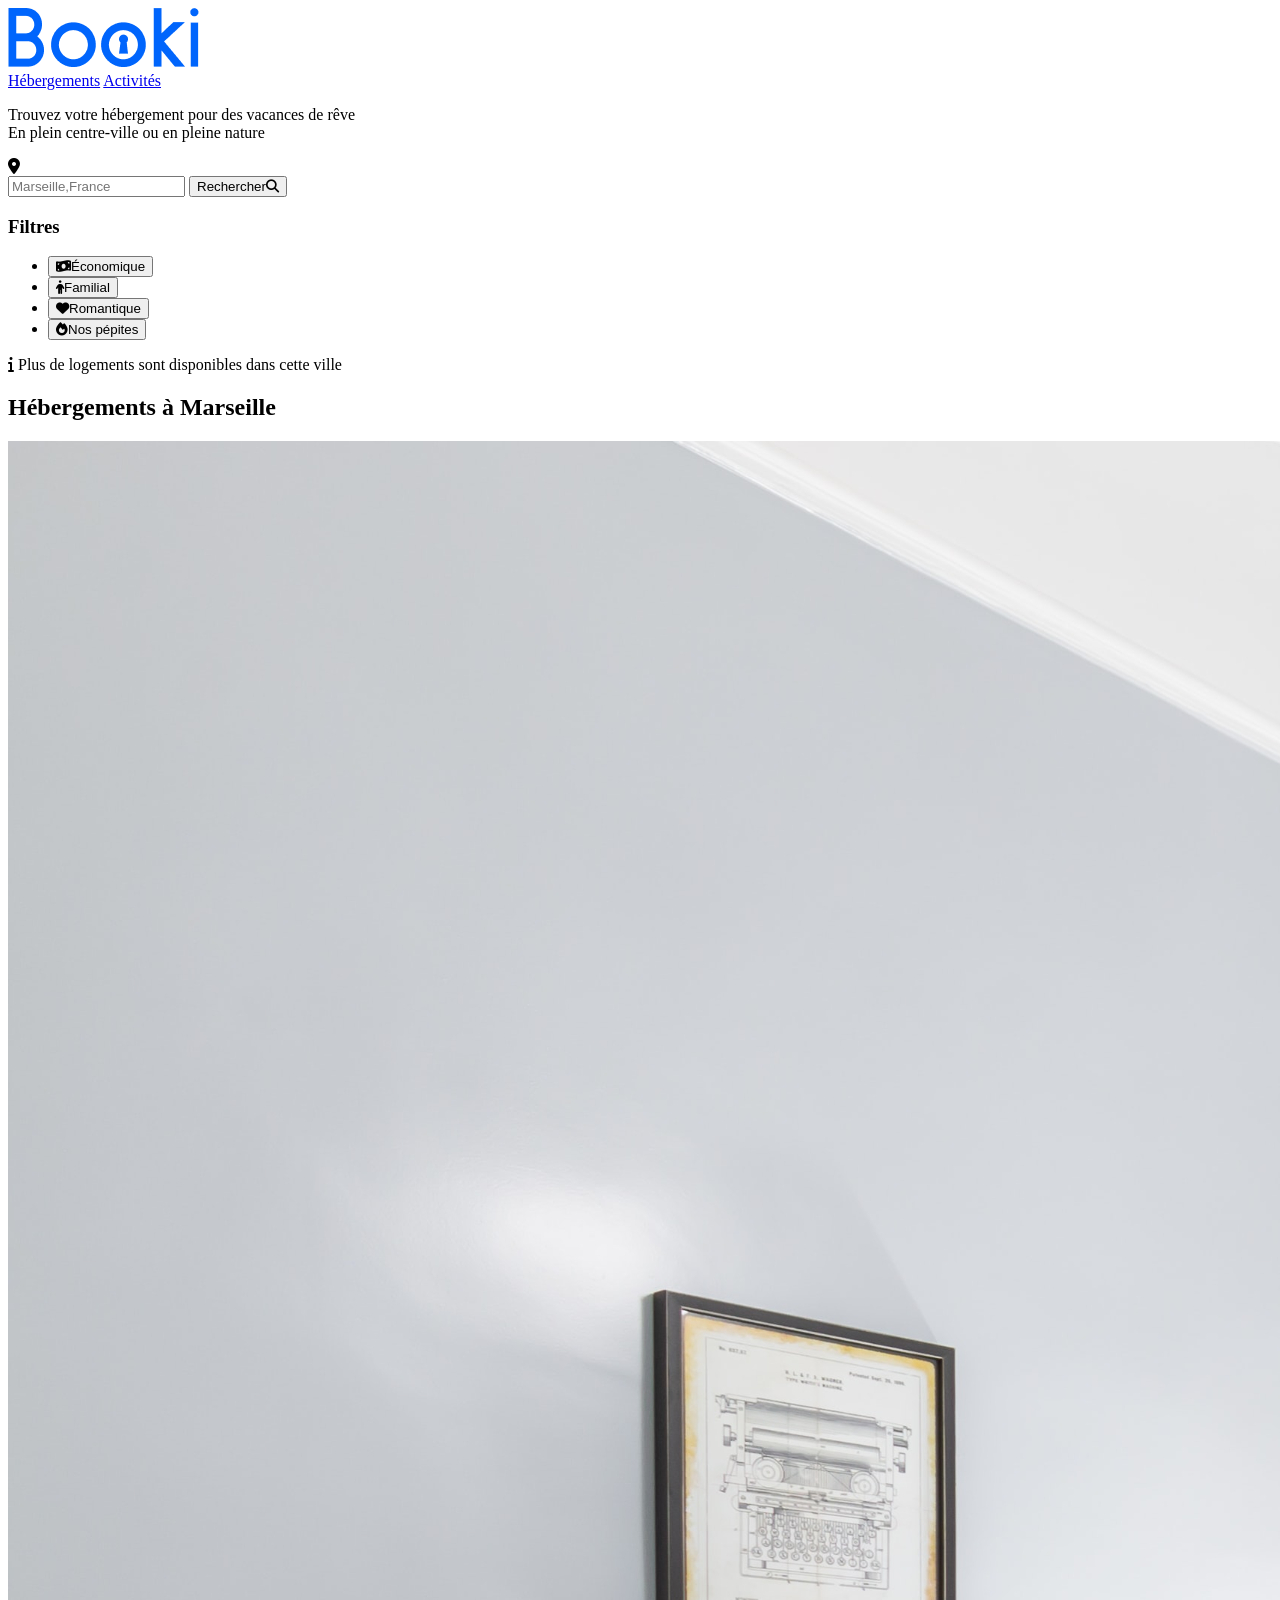
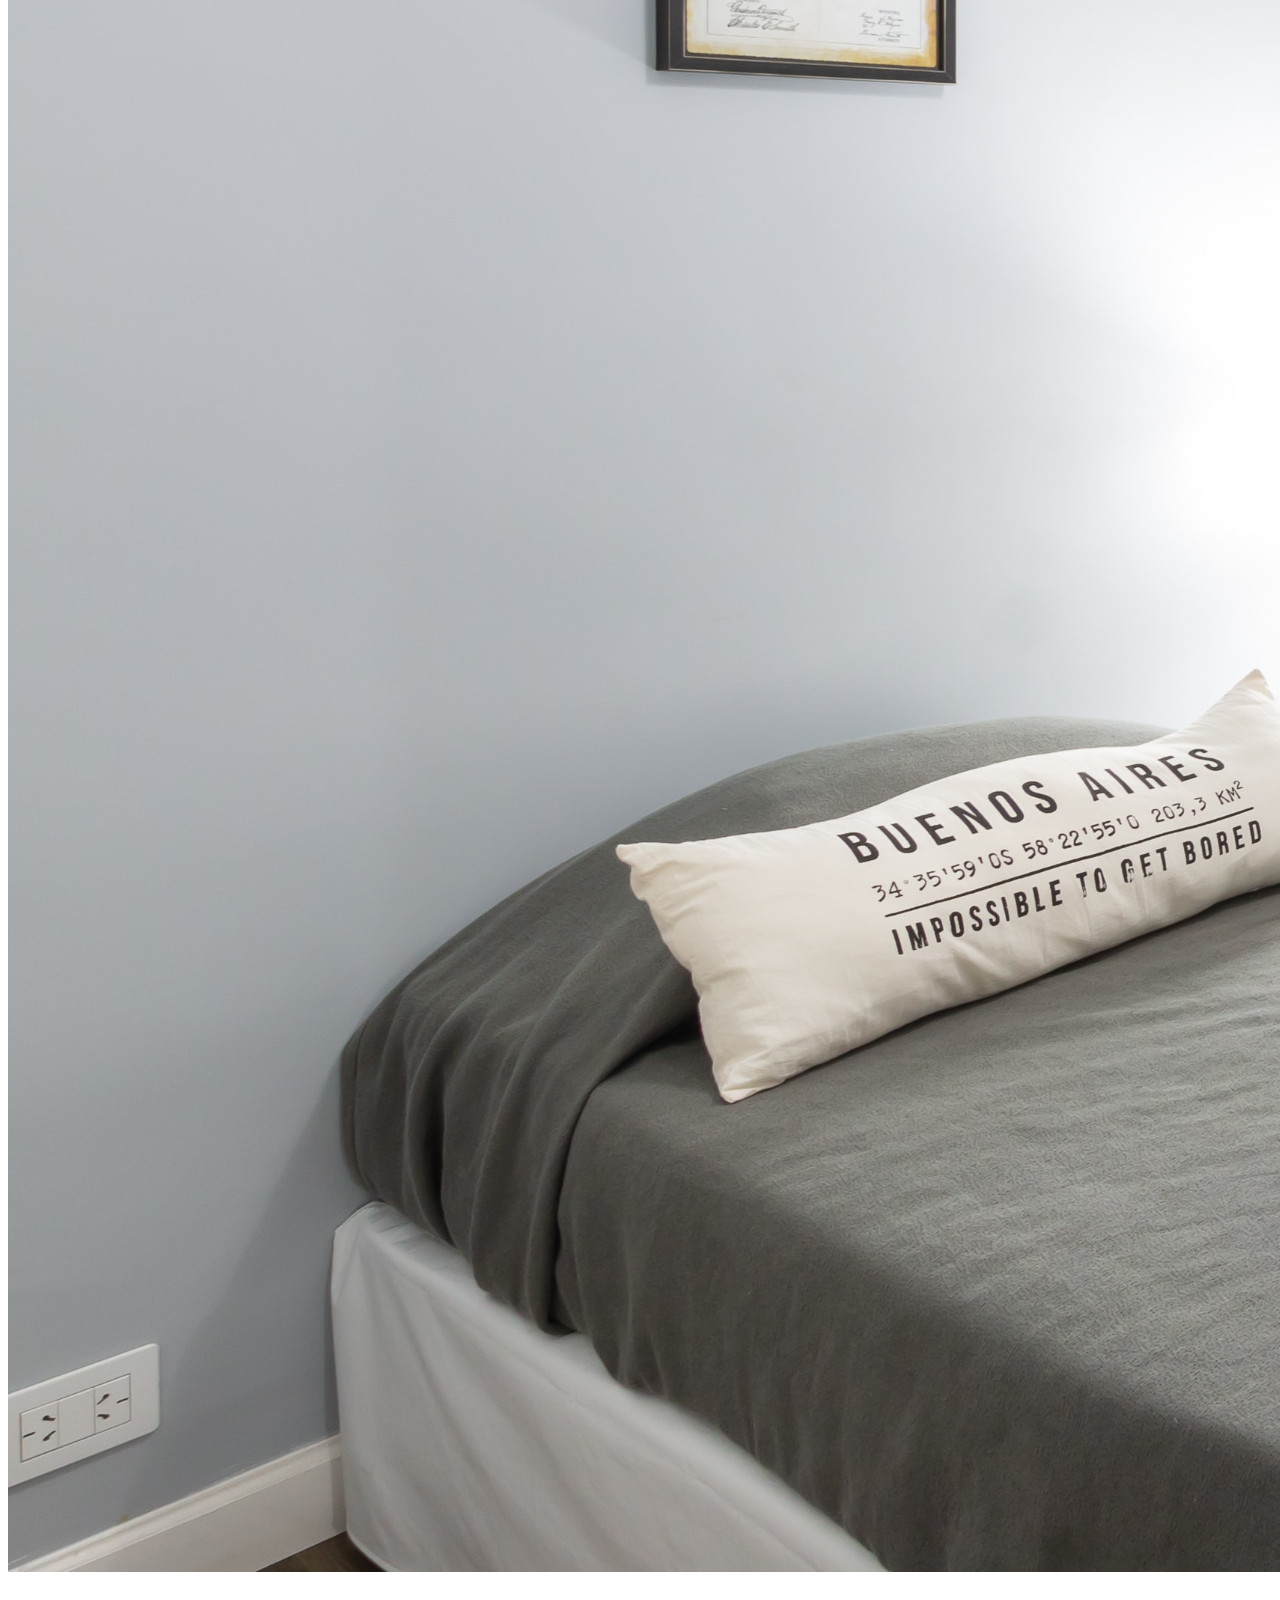
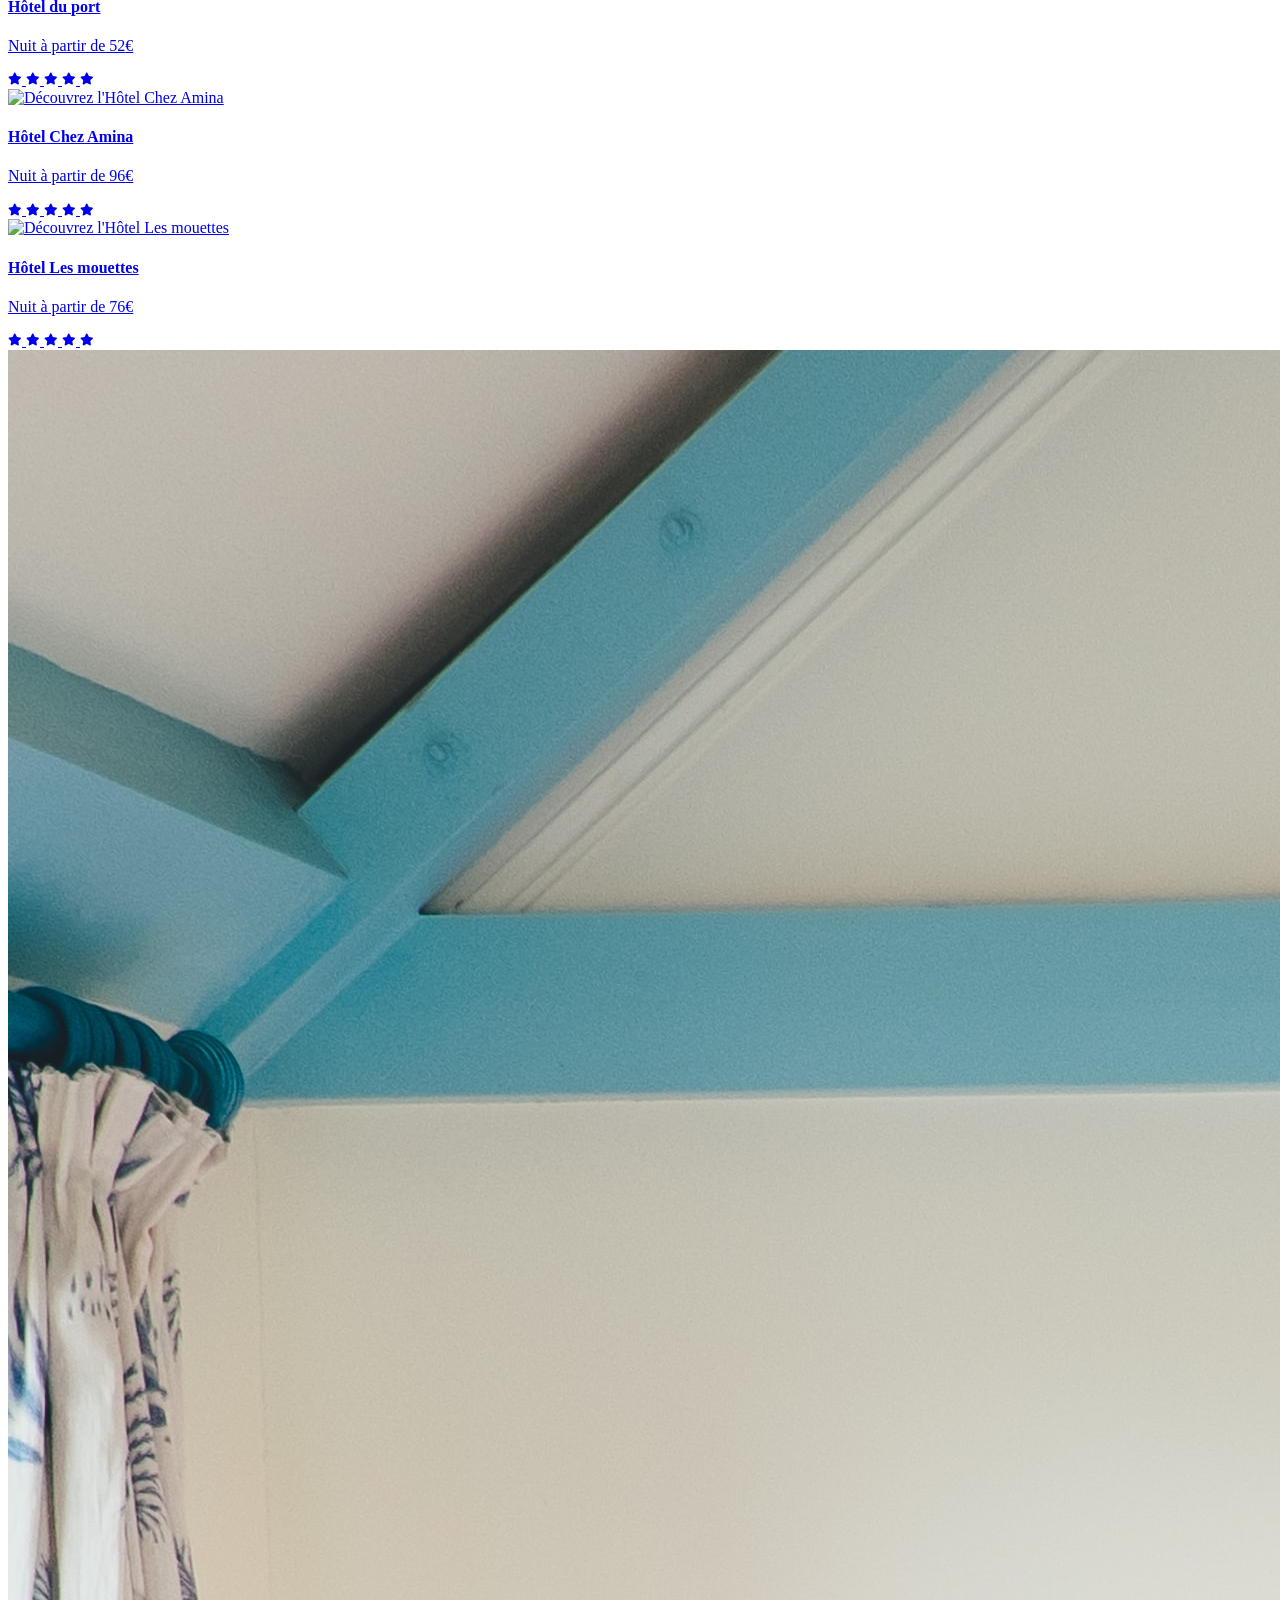
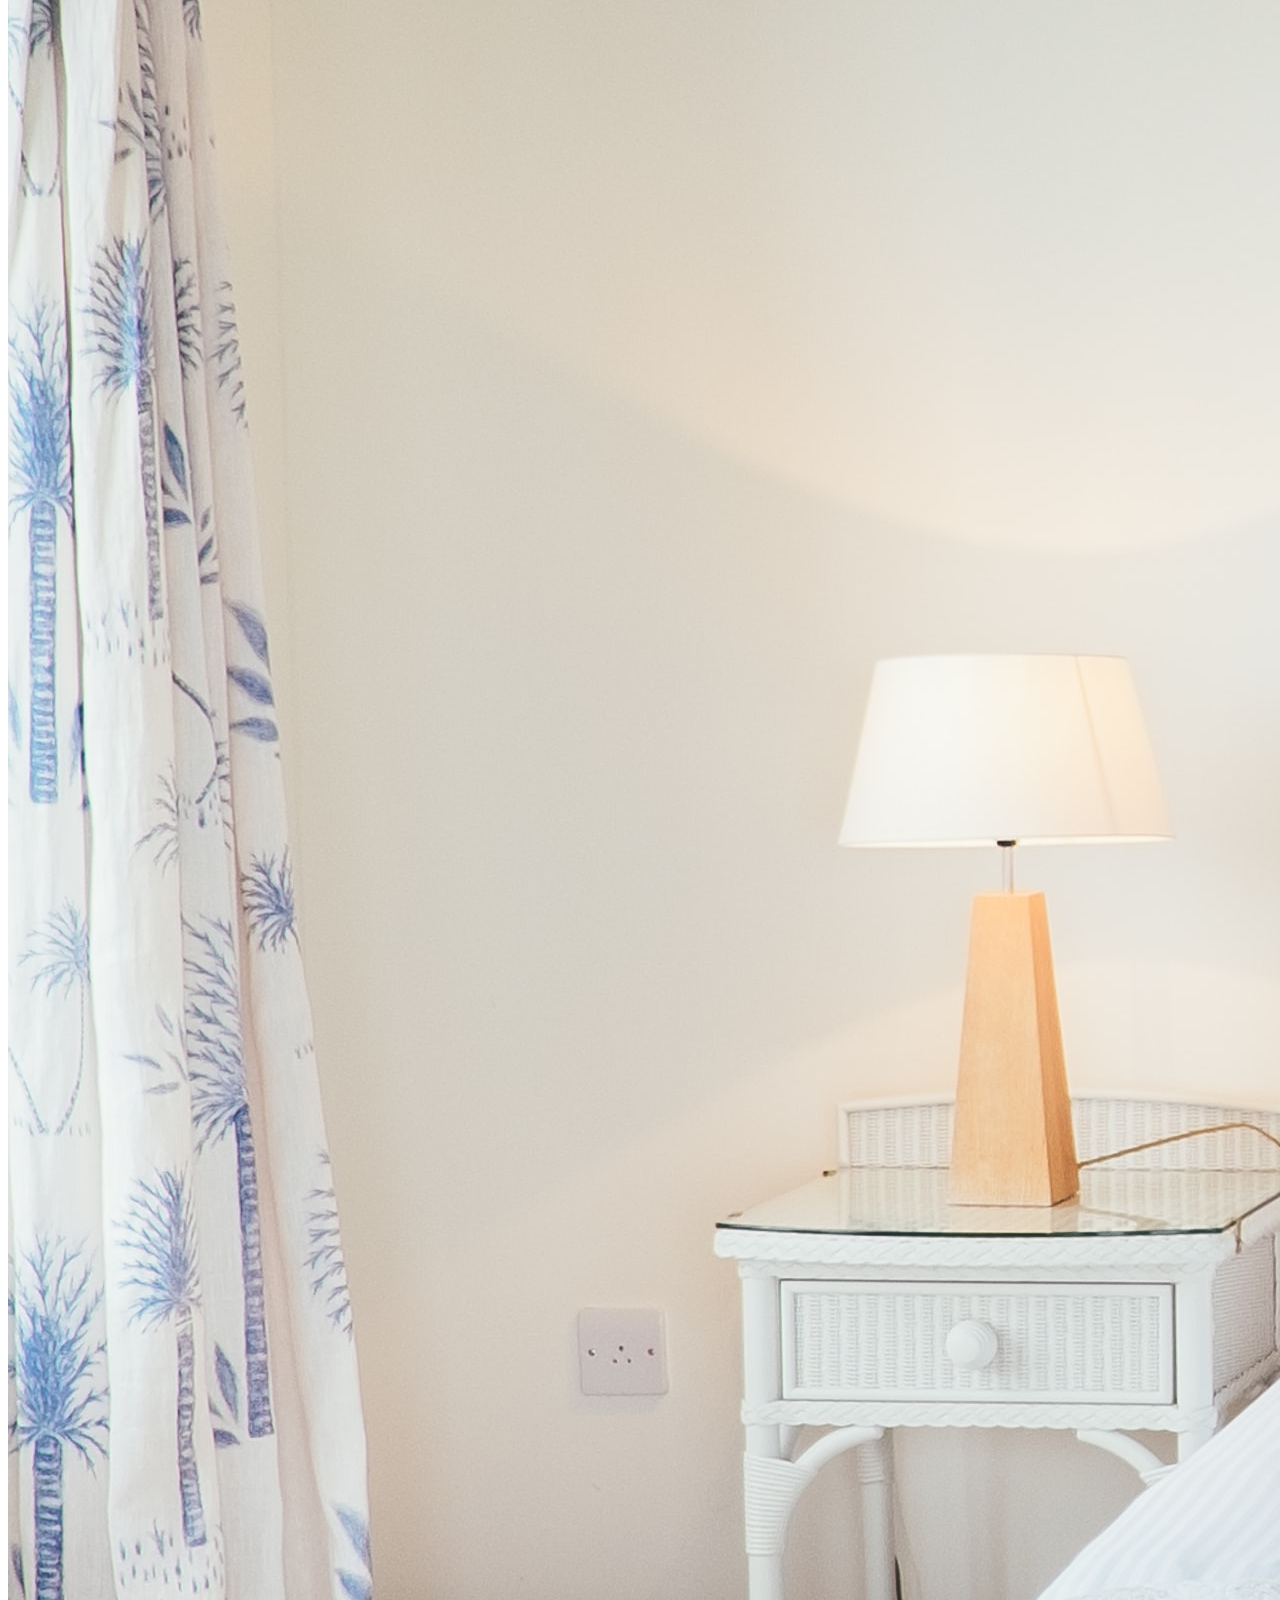
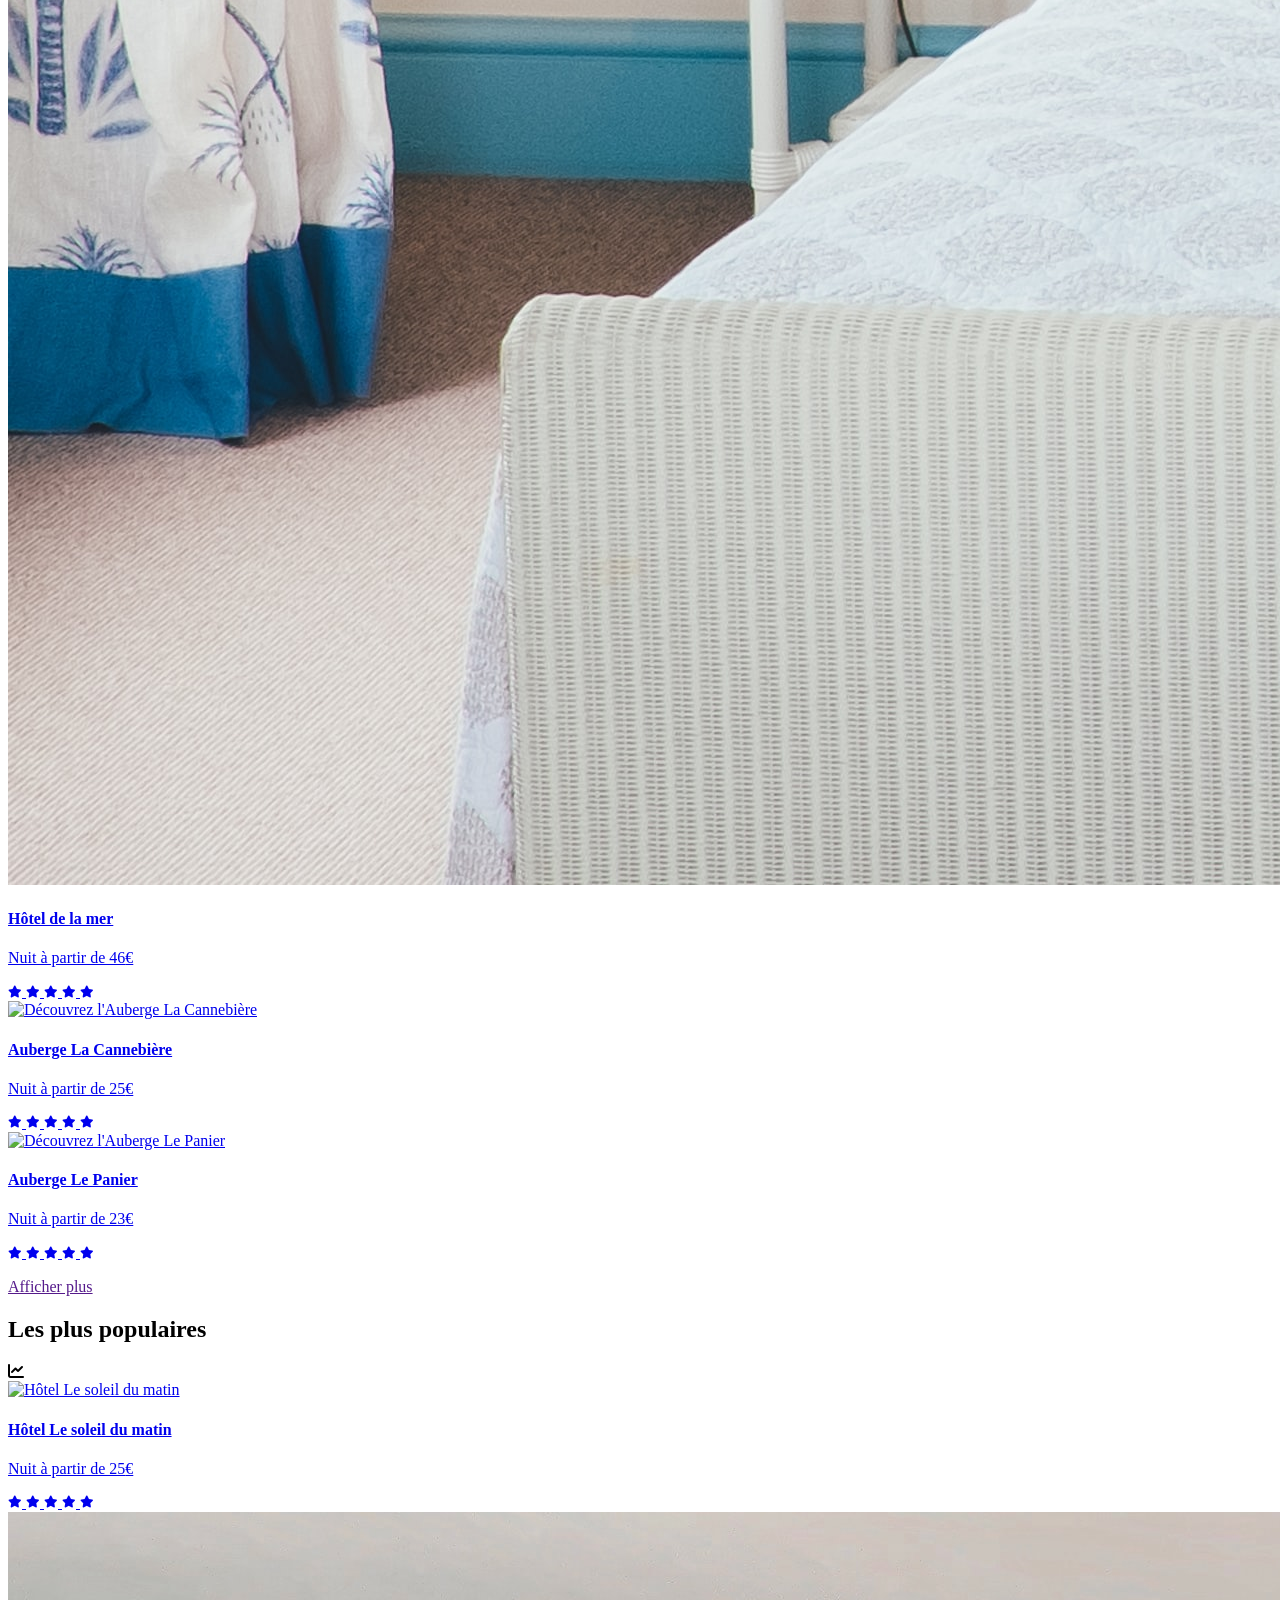
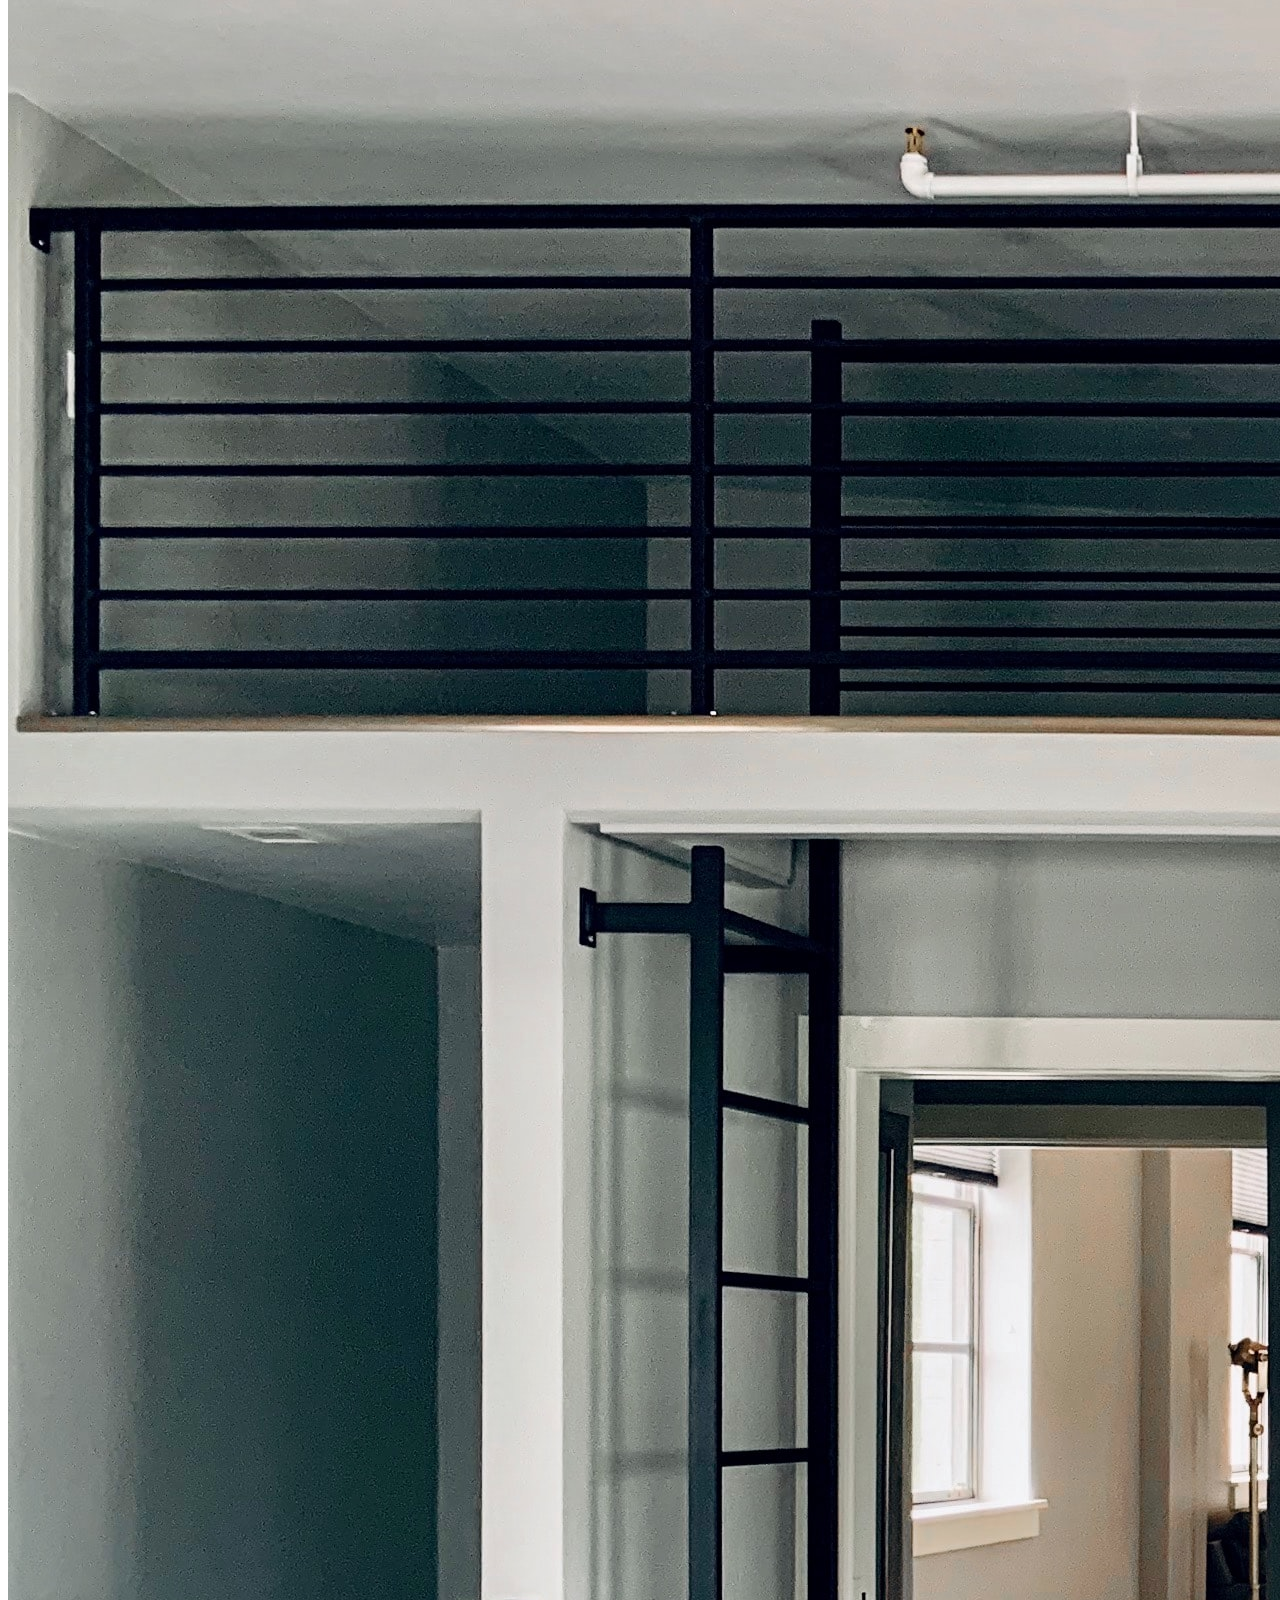
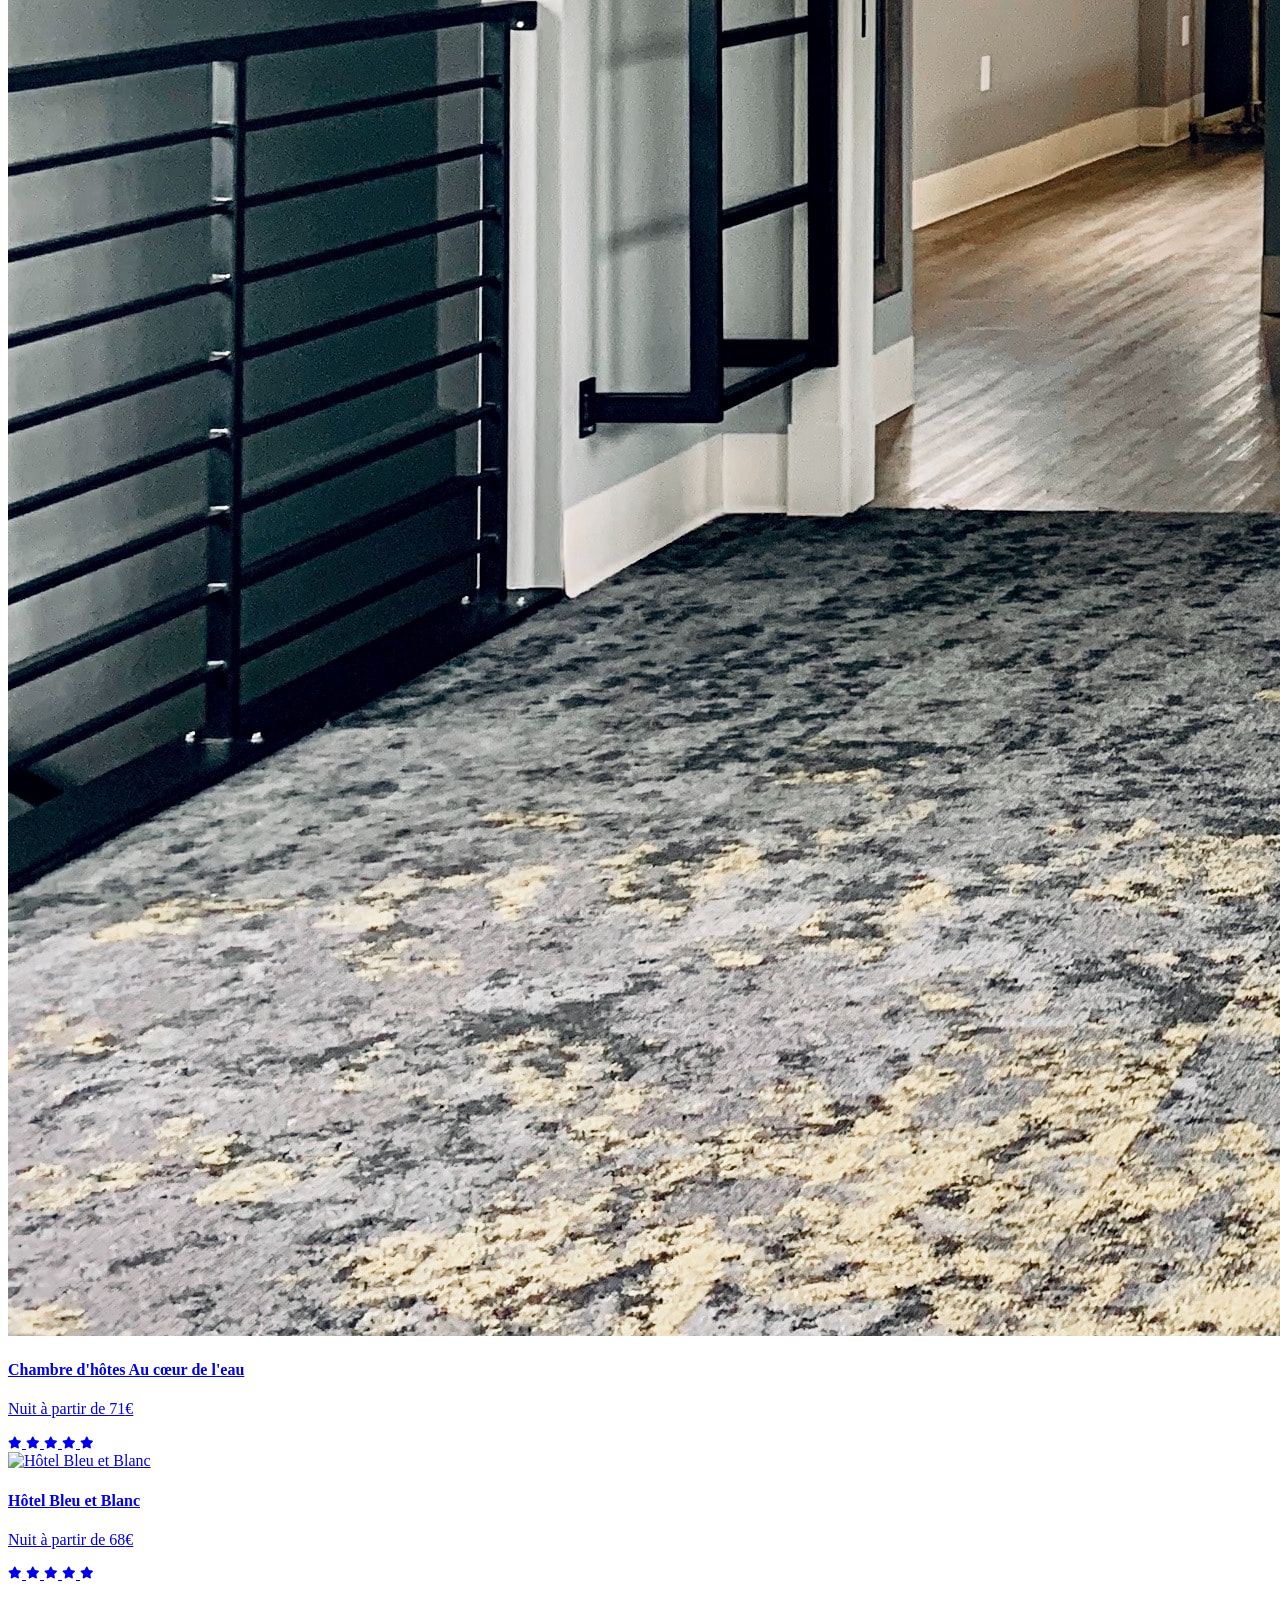
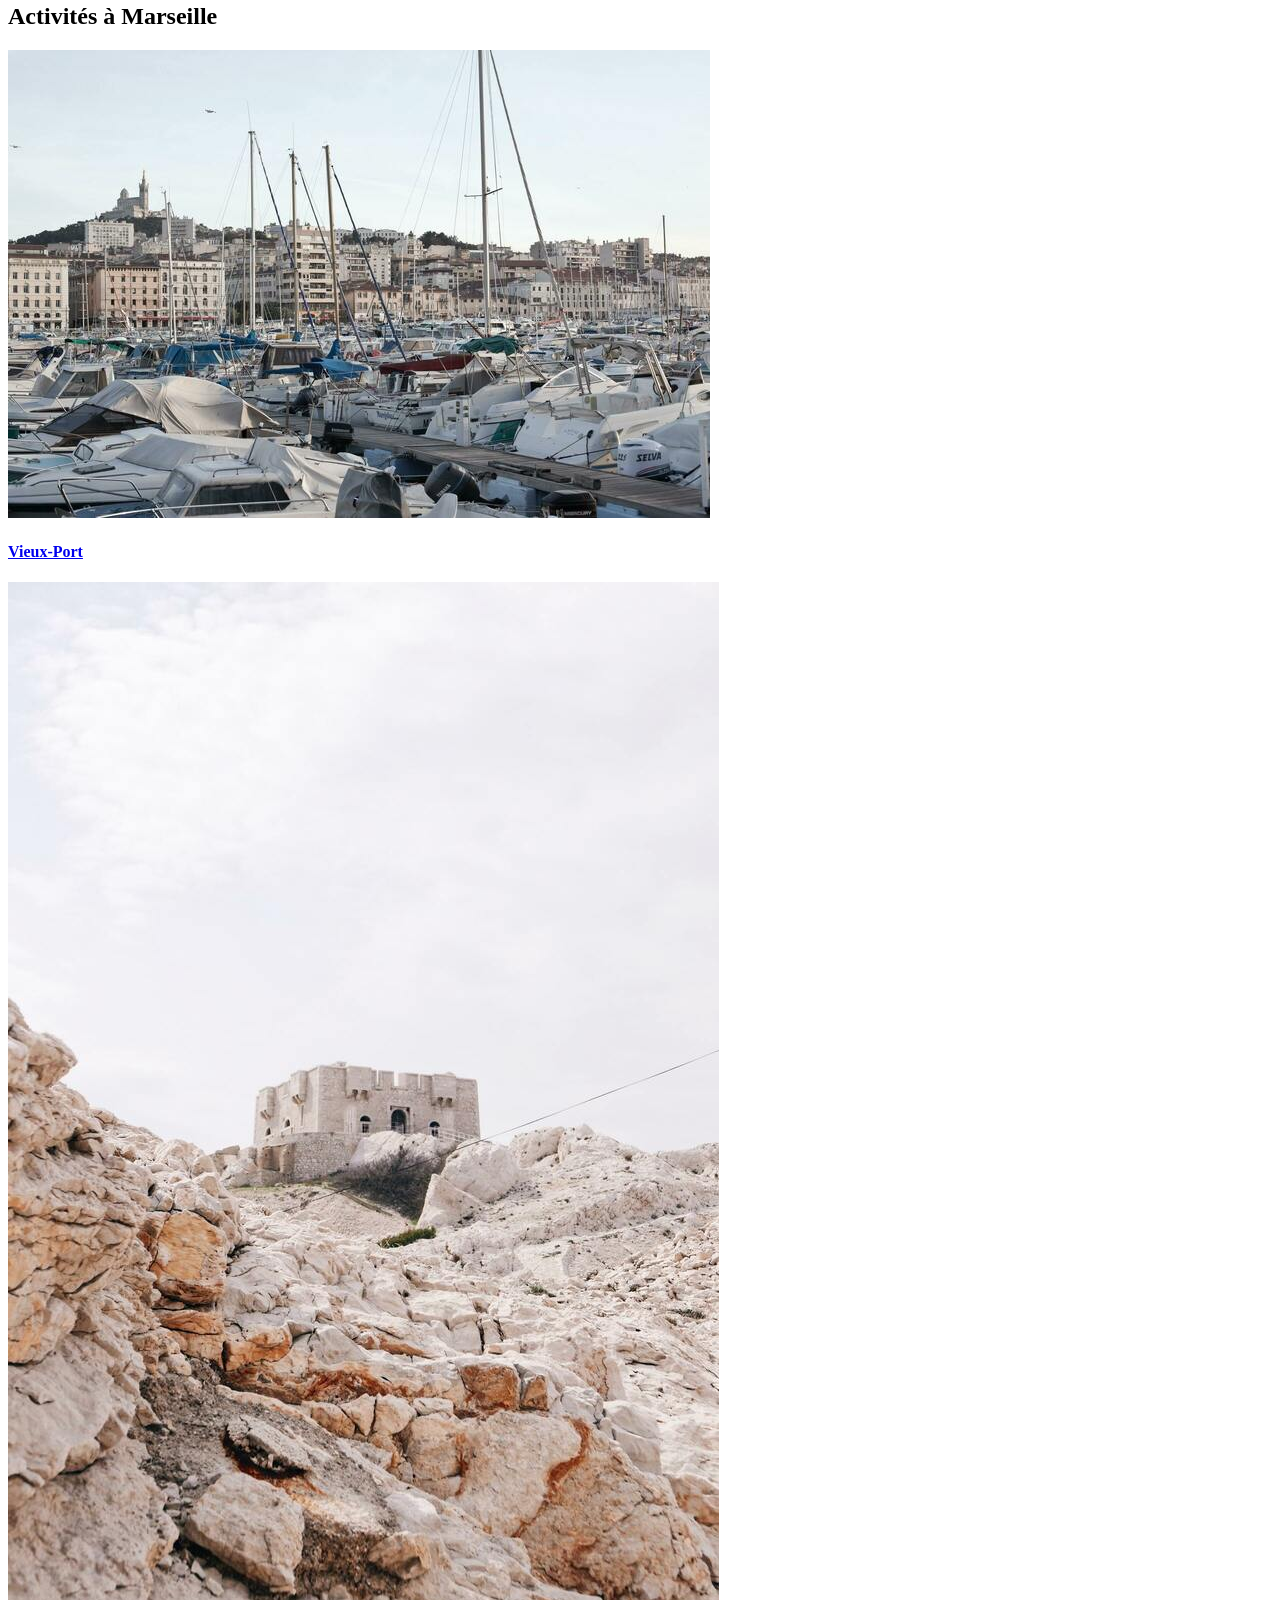
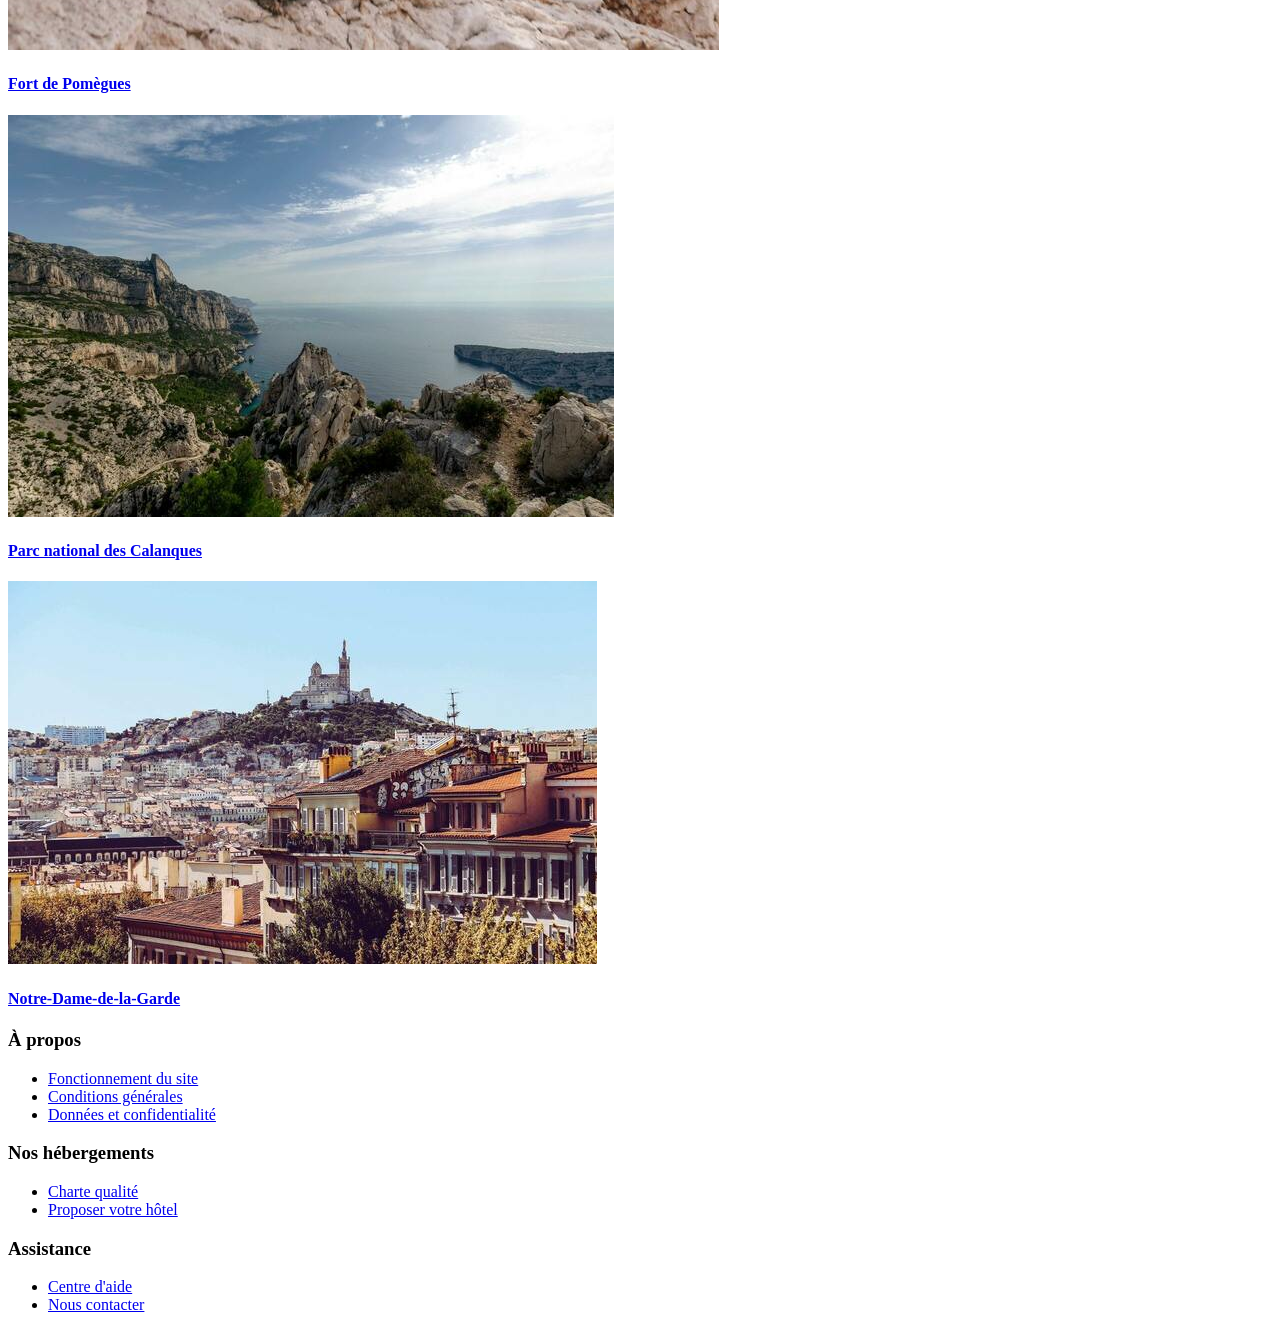
==== commit cbe808a3: "Validation modifications mentorat, préparation soutenance" ====
--- a/index.html
+++ b/index.html
@@ -10,297 +10,309 @@
     <link rel="stylesheet" href="https://cdnjs.cloudflare.com/ajax/libs/font-awesome/6.2.1/css/all.min.css"
         integrity="sha512-MV7K8+y+gLIBoVD59lQIYicR65iaqukzvf/nwasF0nqhPay5w/9lJmVM2hMDcnK1OnMGCdVK+iQrJ7lzPJQd1w=="
         crossorigin="anonymous" referrerpolicy="no-referrer" />    
-    <link rel="stylesheet" href="./styles.css">
+    <link rel="stylesheet" href="./styles2.css">
 </head>
-<body>
-    <div class="main-container">
-        <header> <!--Ceci est la partie supérieur du site regroupant le titre et la recherche pour les utilisateurs-->
-            <div class="section_header">
-                <nav class="Bandeau-navigation"> <!--Ceci est le bandeau de navigation intra site -->
-                    <div id="logo_titre">
-                        <img src="./images/Icon&Logo/LogoBooki.png" alt="LogoBooki" id="logo">
+<body> 
+    <header>
+        <!--Ceci est la partie supérieur du site regroupant le titre et la recherche pour les utilisateurs-->
+        <div class="global-container">
+            <section class="header">
+                <nav class="header_nav"> <!--Ceci est le bandeau de navigation intra site -->
+                    <div class="header_nav_logo">
+                        <img src="./images/Icon&Logo/LogoBooki.png" alt="Booki" class="logo_booki" id="logo">
                         <h1 hidden>Booki</h1>
                     </div>
-                    <div id="liens_nav">
-                        <a href="#hebergements-et-populaire">Hébergements</a>
-                        <a href="#Activites">Activités</a>
+                    <div class="links-container">
+                        <a href="#main_anchor" class="header_nav_links">Hébergements</a>
+                        <a href="#alt_anchor"class="header_nav_links">Activités</a>
                     </div>
                 </nav>
-                <p class="search-title">Trouvez votre hébergement pour des vacances de rêve</p>
-                <p>En plein centre-ville ou en pleine nature</p>
-                <div class="champ-recherche"> <!--Zone de saisie pour la recherche des usagers-->
-                    <div id="fond_search_logo">
-                        <img src="./images/Icon&Logo/Vector.png" alt="" id="search_logo">
-                    </div>
-                    <form>
-                        <label hidden for="ville">Ville</label>
-                        <input type="text" name="ville" id="ville" placeholder="Marseille,France">
-                        <button type="submit"><span class="btnSearchTXT">Rechercher</span><i class="fa-solid fa-magnifying-glass"></i></button>
-                    </form>
+                <div class="header_content">
+                    <p><span class="header_p">Trouvez votre hébergement pour des vacances de rêve</span>
+                        <br>En plein centre-ville ou en pleine nature
+                    </p>
+                    <div class="header_form"> <!--Zone de saisie pour la recherche des usagers-->
+                        <div class="header_form_logo">
+                            <i class="fa-solid fa-location-dot"></i>
+                        </div>
+                        <form>
+                            <label hidden for="ville">Ville</label>
+                            <input type="text" id="ville" name="ville" class="header_form_input" placeholder="Marseille,France">
+                            <button type="submit" class="header_form_button"><span class="header_form_button_text">Rechercher</span><i class="fa-solid fa-magnifying-glass"></i></button>
+                        </form>
+                    </div>
+                    <div class="header_filter"> <!--Zone de sélection de filtres pour la recherche utilisateur-->
+                        <div class="header_filter_title">
+                            <h3 class="undertitle">Filtres</h3>
+                        </div>
+                        <ul class="header_filter_list">
+                            <li><button type="button" class="header_filter_button">
+                                <i class="fa-solid fa-money-bill-wave"></i><span>Économique</span>
+                            </button></li>
+                            <li><button type="button" class="header_filter_button">
+                                <i class="fa-solid fa-person"></i><span>Familial</span>
+                            </button></li>
+                            <li><button type="button" class="header_filter_button">
+                                <i class="fa-solid fa-heart"></i><span>Romantique</span>
+                            </button></li>
+                            <li><button type="button" class="header_filter_button">
+                                <i class="fa-solid fa-fire"></i><span>Nos pépites</span>
+                            </button></li>
+                        </ul>
+                    </div>
                 </div>
-                <div class="filtres"> <!--Zone de sélection de filtres pour la recherche utilisateur-->
-                    <div class="titre_filtres">
-                        <h3>Filtres</h3>
-                    </div>
-                    <ul class="button-filter">
-                        <li><button type="button">
-                            <i class="fa-solid fa-money-bill-wave"></i><span>Économique</span>
-                        </button></li>
-                        <li><button type="button">
-                            <i class="fa-solid fa-person"></i><span>Familial</span>
-                        </button></li>
-                        <li><button type="button">
-                            <i class="fa-solid fa-heart"></i><span>Romantique</span>
-                        </button></li>
-                        <li><button type="button">
-                            <i class="fa-solid fa-fire"></i><span>Nos pépites</span>
-                        </button></li>
-                    </ul>
+            </section>
+        </div>
+    </header>  
+
+        <div class="global-container">
+            <main class="body">
+                <div class="main_p">
+                    <i class="fa-solid fa-info"></i>
+                    <span>Plus de logements sont disponibles dans cette ville</span>
                 </div>
-            </div>
-        </header>
-        <main>
-            <div class="popup-info">
-                <i class="fa-solid fa-info"></i>
-                <span>Plus de logements sont disponibles dans cette ville</span>
-            </div>
-            <div id="hebergements-et-populaire"> <!--Ceci est la partie affichant les résultats de recherche des utilisateurs en deux partie hébergements et hébergements_populaires-->
-                <section class="hebergement"><!--Affichage des hébergements photos/prix/notes-->
-                    <div class="titre_section_hebergement">
-                    <h2>Hébergements à Marseille</h2>
-                    </div>
-                    <div class="cardsH">
-                        <a href="#">
-                            <article class="cardH">
-                                <img src="./images/hébergements/Hôtel-du-port.jpg" alt="Découvrez l'Hôtel-du-port" class="img_card1">
-                                <div class="txt-H">
-                                    <h4>Hôtel du port</h4>
-                                    <p>Nuit à partir de 52<span class="euro">€</span></p>
-                                    <div class="card-rating">
-                                        <i class="fa-xs fa-solid fa-star" aria-hidden="true"></i>
-                                        <i class="fa-xs fa-solid fa-star" aria-hidden="true"></i>
-                                        <i class="fa-xs fa-solid fa-star" aria-hidden="true"></i>
-                                        <i class="fa-xs fa-solid fa-star" aria-hidden="true"></i>
-                                        <i class="fa-xs fa-solid fa-star neutral-star" aria-hidden="true"></i>
-                                        <span class="sr-only">Note de 4 sur 5</span>
-                                    </div>
-                                </div>
+                <div id="main_anchor" class="body_main"> <!--Ceci est la partie affichant les résultats de recherche des utilisateurs en deux partie hébergements et hébergements_populaires-->
+                    <section class="body_main_container_grid"><!--Affichage des hébergements photos/prix/notes-->
+                        <div class="body_main_grid_title">
+                        <h2 class="section_title">Hébergements à Marseille</h2>
+                        </div>
+                        <div class="body_main_grid">
+                            <a href="#" class="links_card">
+                                <article class="body_main_grid_card">
+                                    <img src="./images/hébergements/Hôtel-du-port.jpg" alt="Découvrez l'Hôtel-du-port" class="body_main_grid_img">
+                                    <div class="body_main_grid_card_text">
+                                        <h4 class="main_card_title">Hôtel du port</h4>
+                                        <p class="standard_text">Nuit à partir de 52<span class="euro">€</span></p>
+                                        <div class="card-rating">
+                                            <i class="fa-xs fa-solid fa-star" aria-hidden="true"></i>
+                                            <i class="fa-xs fa-solid fa-star" aria-hidden="true"></i>
+                                            <i class="fa-xs fa-solid fa-star" aria-hidden="true"></i>
+                                            <i class="fa-xs fa-solid fa-star" aria-hidden="true"></i>
+                                            <i class="fa-xs fa-solid fa-star neutral-star" aria-hidden="true"></i>
+                                            <span class="sr-only">Note de 4 sur 5</span>
+                                        </div>
+                                    </div>
+                                </article>
+                            </a>
+                            <a href="#" class="links_card">
+                                <article class="body_main_grid_card">
+                                    <img src="./images/hébergements/Hôtel-Chez-Amina.jpg" alt="Découvrez l'Hôtel Chez Amina" class="body_main_grid_img">
+                                    <div class="body_main_grid_card_text">
+                                        <h4 class="main_card_title">Hôtel Chez Amina</h4>
+                                        <p class="standard_text">Nuit à partir de 96<span class="euro">€</span></p>
+                                        <div class="card-rating">
+                                            <i class="fa-xs fa-solid fa-star" aria-hidden="true"></i>
+                                            <i class="fa-xs fa-solid fa-star" aria-hidden="true"></i>
+                                            <i class="fa-xs fa-solid fa-star" aria-hidden="true"></i>
+                                            <i class="fa-xs fa-solid fa-star" aria-hidden="true"></i>
+                                            <i class="fa-xs fa-solid fa-star neutral-star" aria-hidden="true"></i>
+                                            <span class="sr-only">Note de 4 sur 5</span>
+                                        </div>
+                                    </div>
+                                </article>
+                            </a>
+                            <a href="#" class="links_card">
+                                <article class="body_main_grid_card">
+                                    <img src="./images/hébergements/Hôtel-Les-mouettes.jpg" alt="Découvrez l'Hôtel Les mouettes" class="body_main_grid_img">
+                                    <div class="body_main_grid_card_text">
+                                        <h4 class="main_card_title">Hôtel Les mouettes</h4>
+                                        <p class="standard_text">Nuit à partir de 76<span class="euro">€</span></p>
+                                        <div class="card-rating">
+                                            <i class="fa-xs fa-solid fa-star" aria-hidden="true"></i>
+                                            <i class="fa-xs fa-solid fa-star" aria-hidden="true"></i>
+                                            <i class="fa-xs fa-solid fa-star" aria-hidden="true"></i>
+                                            <i class="fa-xs fa-solid fa-star" aria-hidden="true"></i>
+                                            <i class="fa-xs fa-solid fa-star neutral-star" aria-hidden="true"></i>
+                                            <span class="sr-only">Note de 4 sur 5</span>
+                                        </div>
+                                    </div>
+                                </article>
+                            </a>
+                            <a href="#" class="links_card">
+                                <article class="body_main_grid_card">
+                                    <img src="./images/hébergements/Hôtel-de-la-mer.jpg" alt="Découvrez l'Hôtel de la mer" class="body_main_grid_img">
+                                    <div class="body_main_grid_card_text">
+                                        <h4 class="main_card_title">Hôtel de la mer</h4>
+                                        <p class="standard_text">Nuit à partir de 46<span class="euro">€</span></p>
+                                        <div class="card-rating">
+                                            <i class="fa-xs fa-solid fa-star" aria-hidden="true"></i>
+                                            <i class="fa-xs fa-solid fa-star" aria-hidden="true"></i>
+                                            <i class="fa-xs fa-solid fa-star" aria-hidden="true"></i>
+                                            <i class="fa-xs fa-solid fa-star" aria-hidden="true"></i>
+                                            <i class="fa-xs fa-solid fa-star neutral-star" aria-hidden="true"></i>
+                                            <span class="sr-only">Note de 4 sur 5</span>
+                                        </div>
+                                    </div>
+                                </article>
+                            </a>
+                            <a href="#" class="links_card">
+                                <article class="body_main_grid_card">
+                                    <img src="./images/hébergements/Auberge-La-Cannebière.jpg" alt="Découvrez l'Auberge La Cannebière" class="body_main_grid_img">
+                                    <div class="body_main_grid_card_text">
+                                        <h4 class="main_card_title">Auberge La Cannebière</h4>
+                                        <p class="standard_text">Nuit à partir de 25<span class="euro">€</span></p>
+                                        <div class="card-rating">
+                                            <i class="fa-xs fa-solid fa-star" aria-hidden="true"></i>
+                                            <i class="fa-xs fa-solid fa-star" aria-hidden="true"></i>
+                                            <i class="fa-xs fa-solid fa-star" aria-hidden="true"></i>
+                                            <i class="fa-xs fa-solid fa-star" aria-hidden="true"></i>
+                                            <i class="fa-xs fa-solid fa-star neutral-star" aria-hidden="true"></i>
+                                            <span class="sr-only">Note de 4 sur 5</span>
+                                        </div>
+                                    </div>
+                                </article>
+                            </a>
+                            <a href="#" class="links_card">
+                                <article class="body_main_grid_card">
+                                    <img src="./images/hébergements/Auberge-Le-Panier.jpg" alt="Découvrez l'Auberge Le Panier" class="body_main_grid_img">
+                                    <div class="body_main_grid_card_text">
+                                        <h4 class="main_card_title">Auberge Le Panier</h4>
+                                        <p class="standard_text">Nuit à partir de 23<span class="euro">€</span></p>
+                                        <div class="card-rating">
+                                            <i class="fa-xs fa-solid fa-star" aria-hidden="true"></i>
+                                            <i class="fa-xs fa-solid fa-star" aria-hidden="true"></i>
+                                            <i class="fa-xs fa-solid fa-star" aria-hidden="true"></i>
+                                            <i class="fa-xs fa-solid fa-star" aria-hidden="true"></i>
+                                            <i class="fa-xs fa-solid fa-star neutral-star" aria-hidden="true"></i>
+                                            <span class="sr-only">Note de 4 sur 5</span>
+                                        </div>
+                                    </div>
+                                </article>
+                            </a>
+                        </div>
+                        <div class="body_main_grid_footer">
+                            <a href="" class="body_main_grid_footer_text">
+                                <p class="standard_text">Afficher plus</p>
+                            </a>
+                        </div>
+                    </section>
+                    <section class="body_main_container_flex"><!--Affichage des hébergements_populaires photos/prix/notes-->
+                        <div class="body_main_flex_title">
+                            <h2 class="section_title">Les plus populaires</h2>
+                            <i class="fa-solid fa-chart-line"></i>
+                        </div>
+                        <div class="body_main_flex">
+                            <a href="#" class="links_card">
+                                <article class="body_main_flex_card">
+                                    <img src="./images/populaires/Hôtel-Le-Soleil-du-matin.jpg" alt="Hôtel Le soleil du matin" class="body_main_flex_img">
+                                    <div class="body_main_flex_card_text">
+                                        <div>
+                                            <h4 class="main_card_title">Hôtel Le soleil du matin</h4>
+                                            <p class="standard_text">Nuit à partir de 25<span class="euro">€</span></p>
+                                        </div>
+                                        <div class="card-rating">
+                                            <i class="fa-xs fa-solid fa-star" aria-hidden="true"></i>
+                                            <i class="fa-xs fa-solid fa-star" aria-hidden="true"></i>
+                                            <i class="fa-xs fa-solid fa-star" aria-hidden="true"></i>
+                                            <i class="fa-xs fa-solid fa-star" aria-hidden="true"></i>
+                                            <i class="fa-xs fa-solid fa-star neutral-star" aria-hidden="true"></i>
+                                            <span class="sr-only">Note de 4 sur 5</span>
+                                        </div>
+                                    </div>
+                                </article>
+                            </a>
+                            <a href="#" class="links_card">
+                                <article class="body_main_flex_card">
+                                    <img src="./images/populaires/Chambres-d'hotes-Au-coeur-de-l'eau.jpg" alt="Chambre d'hôtes Au cœur de l'eau" class="body_main_flex_img">
+                                    <div class="body_main_flex_card_text">
+                                        <div>
+                                            <h4 class="main_card_title">Chambre d'hôtes Au cœur de l'eau</h4>
+                                            <p class="standard_text">Nuit à partir de 71<span class="euro">€</span></p>
+                                        </div>
+                                        <div class="card-rating">
+                                            <i class="fa-xs fa-solid fa-star" aria-hidden="true"></i>
+                                            <i class="fa-xs fa-solid fa-star" aria-hidden="true"></i>
+                                            <i class="fa-xs fa-solid fa-star" aria-hidden="true"></i>
+                                            <i class="fa-xs fa-solid fa-star" aria-hidden="true"></i>
+                                            <i class="fa-xs fa-solid fa-star neutral-star" aria-hidden="true"></i>
+                                            <span class="sr-only">Note de 4 sur 5</span>
+                                        </div>
+                                    </div>
+                                </article>
+                            </a>
+                            <a href="#" class="links_card">
+                                <article class="body_main_flex_card">
+                                    <img src="./images/populaires/Hôtel-Bleu-et-Blanc.jpg" alt="Hôtel Bleu et Blanc" class="body_main_flex_img">
+                                    <div class="body_main_flex_card_text">
+                                        <div>
+                                            <h4 class="main_card_title">Hôtel Bleu et Blanc</h4>
+                                            <p class="standard_text">Nuit à partir de 68<span class="euro">€</span></p>
+                                        </div>
+                                        <div class="card-rating">
+                                            <i class="fa-xs fa-solid fa-star" aria-hidden="true"></i>
+                                            <i class="fa-xs fa-solid fa-star" aria-hidden="true"></i>
+                                            <i class="fa-xs fa-solid fa-star" aria-hidden="true"></i>
+                                            <i class="fa-xs fa-solid fa-star" aria-hidden="true"></i>
+                                            <i class="fa-xs fa-solid fa-star neutral-star" aria-hidden="true"></i>
+                                            <span class="sr-only">Note de 4 sur 5</span>
+                                        </div>
+                                    </div>
+                                </article>
+                            </a>
+                        </div>
+                    </section>
+                </div>
+                <section id="alt_anchor" class="body_alt"><!--Affichage des activités proches du lieu recherché par l'utilisateur-->
+                    <div class="body_alt_title">
+                        <h2 class="section_title">Activités à Marseille</h2>
+                    </div>
+                    <div class="body_alt_container">
+                        <a href="#" class="links_card">
+                            <article class="body_alt_card">
+                                <img src="./images/activités/Vieux-Port.jpg" alt="Vieux-Port" class="body_alt_img">
+                                <h4 class="body_alt_text">Vieux-Port</h4>
                             </article>
                         </a>
-                        <a href="#">
-                            <article class="cardH">
-                                <img src="./images/hébergements/Hôtel-Chez-Amina.jpg" alt="Découvrez l'Hôtel Chez Amina" class="img_card1">
-                                <div class="txt-H">
-                                    <h4>Hôtel Chez Amina</h4>
-                                    <p>Nuit à partir de 96<span class="euro">€</span></p>
-                                    <div class="card-rating">
-                                        <i class="fa-xs fa-solid fa-star" aria-hidden="true"></i>
-                                        <i class="fa-xs fa-solid fa-star" aria-hidden="true"></i>
-                                        <i class="fa-xs fa-solid fa-star" aria-hidden="true"></i>
-                                        <i class="fa-xs fa-solid fa-star" aria-hidden="true"></i>
-                                        <i class="fa-xs fa-solid fa-star neutral-star" aria-hidden="true"></i>
-                                        <span class="sr-only">Note de 4 sur 5</span>
-                                    </div>
-                                </div>
+                        <a href="#" class="links_card">
+                            <article class="body_alt_card">
+                                <img src="./images/activités/Fort-de-Pomègues.jpg" alt="Fort de Pomègues" class="body_alt_img">
+                                <h4 class="body_alt_text">Fort de Pomègues</h4>
                             </article>
                         </a>
-                        <a href="#">
-                            <article class="cardH">
-                                <img src="./images/hébergements/Hôtel-Les-mouettes.jpg" alt="Découvrez l'Hôtel Les mouettes" class="img_card1">
-                                <div class="txt-H">
-                                    <h4>Hôtel Les mouettes</h4>
-                                    <p>Nuit à partir de 76<span class="euro">€</span></p>
-                                    <div class="card-rating">
-                                        <i class="fa-xs fa-solid fa-star" aria-hidden="true"></i>
-                                        <i class="fa-xs fa-solid fa-star" aria-hidden="true"></i>
-                                        <i class="fa-xs fa-solid fa-star" aria-hidden="true"></i>
-                                        <i class="fa-xs fa-solid fa-star" aria-hidden="true"></i>
-                                        <i class="fa-xs fa-solid fa-star neutral-star" aria-hidden="true"></i>
-                                        <span class="sr-only">Note de 4 sur 5</span>
-                                    </div>
-                                </div>
+                        <a href="#" class="links_card">
+                            <article class="body_alt_card">
+                                <img src="./images/activités/Parc-national-des-Calanques.jpg" alt="Parc national des Calanques" class="body_alt_img">
+                                <h4 class="body_alt_text">Parc national des Calanques</h4>
                             </article>
                         </a>
-                        <a href="#">
-                            <article class="cardH">
-                                <img src="./images/hébergements/Hôtel-de-la-mer.jpg" alt="Découvrez l'Hôtel de la mer" class="img_card1">
-                                <div class="txt-H">
-                                    <h4>Hôtel de la mer</h4>
-                                    <p>Nuit à partir de 46<span class="euro">€</span></p>
-                                    <div class="card-rating">
-                                        <i class="fa-xs fa-solid fa-star" aria-hidden="true"></i>
-                                        <i class="fa-xs fa-solid fa-star" aria-hidden="true"></i>
-                                        <i class="fa-xs fa-solid fa-star" aria-hidden="true"></i>
-                                        <i class="fa-xs fa-solid fa-star" aria-hidden="true"></i>
-                                        <i class="fa-xs fa-solid fa-star neutral-star" aria-hidden="true"></i>
-                                        <span class="sr-only">Note de 4 sur 5</span>
-                                    </div>
-                                </div>
+                        <a href="#" class="links_card">
+                            <article class="body_alt_card">
+                                <img src="./images/activités/Notre-Dame-de-la-Garde.jpg" alt="Notre-Dame-de-la-Garde" class="body_alt_img">
+                                <h4 class="body_alt_text">Notre-Dame-de-la-Garde</h4>
                             </article>
                         </a>
-                        <a href="#">
-                            <article class="cardH">
-                                <img src="./images/hébergements/Auberge-La-Cannebière.jpg" alt="Découvrez l'Auberge La Cannebière" class="img_card1">
-                                <div class="txt-H">
-                                    <h4>Auberge La Cannebière</h4>
-                                    <p>Nuit à partir de 25<span class="euro">€</span></p>
-                                    <div class="card-rating">
-                                        <i class="fa-xs fa-solid fa-star" aria-hidden="true"></i>
-                                        <i class="fa-xs fa-solid fa-star" aria-hidden="true"></i>
-                                        <i class="fa-xs fa-solid fa-star" aria-hidden="true"></i>
-                                        <i class="fa-xs fa-solid fa-star" aria-hidden="true"></i>
-                                        <i class="fa-xs fa-solid fa-star neutral-star" aria-hidden="true"></i>
-                                        <span class="sr-only">Note de 4 sur 5</span>
-                                    </div>
-                                </div>
-                            </article>
-                        </a>
-                        <a href="#">
-                            <article class="cardH">
-                                <img src="./images/hébergements/Auberge-Le-Panier.jpg" alt="Découvrez l'Auberge Le Panier" class="img_card1">
-                                <div class="txt-H">
-                                    <h4>Auberge Le Panier</h4>
-                                    <p>Nuit à partir de 23<span class="euro">€</span></p>
-                                    <div class="card-rating">
-                                        <i class="fa-xs fa-solid fa-star" aria-hidden="true"></i>
-                                        <i class="fa-xs fa-solid fa-star" aria-hidden="true"></i>
-                                        <i class="fa-xs fa-solid fa-star" aria-hidden="true"></i>
-                                        <i class="fa-xs fa-solid fa-star" aria-hidden="true"></i>
-                                        <i class="fa-xs fa-solid fa-star neutral-star" aria-hidden="true"></i>
-                                        <span class="sr-only">Note de 4 sur 5</span>
-                                    </div>
-                                </div>
-                            </article>
-                        </a>
-                    </div>
-                    <div class="supplement_section_hebergement">
-                        <a href="">
-                            <p>Afficher plus</p>
-                        </a>
                     </div>
                 </section>
-                <section class="populaire"><!--Affichage des hébergements_populaires photos/prix/notes-->
-                    <div class="titre_section_populaire">
-                        <h2>Les plus populaires</h2>
-                        <i class="fa-solid fa-chart-line"></i>
-                    </div>
-                    <div class="cardsP">
-                        <a href="#">
-                            <article class="cardP">
-                                <img src="./images/populaires/Hôtel-Le-Soleil-du-matin.jpg" alt="Hôtel Le soleil du matin" class="img_card1">
-                                <div class="cardP-txt">
-                                    <div>
-                                        <h4>Hôtel Le soleil du matin</h4>
-                                        <p>Nuit à partir de 25<span class="euro">€</span></p>
-                                    </div>
-                                    <div class="card-rating">
-                                        <i class="fa-xs fa-solid fa-star" aria-hidden="true"></i>
-                                        <i class="fa-xs fa-solid fa-star" aria-hidden="true"></i>
-                                        <i class="fa-xs fa-solid fa-star" aria-hidden="true"></i>
-                                        <i class="fa-xs fa-solid fa-star" aria-hidden="true"></i>
-                                        <i class="fa-xs fa-solid fa-star neutral-star" aria-hidden="true"></i>
-                                        <span class="sr-only">Note de 4 sur 5</span>
-                                    </div>
-                                </div>
-                            </article>
-                        </a>
-                        <a href="#">
-                            <article class="cardP">
-                                <img src="./images/populaires/Chambres-d'hotes-Au-coeur-de-l'eau.jpg" alt="Chambre d'hôtes Au cœur de l'eau" class="img_card1">
-                                <div class="cardP-txt">
-                                    <div>
-                                        <h4>Chambre d'hôtes Au cœur de l'eau</h4>
-                                        <p>Nuit à partir de 71<span class="euro">€</span></p>
-                                    </div>
-                                    <div class="card-rating">
-                                        <i class="fa-xs fa-solid fa-star" aria-hidden="true"></i>
-                                        <i class="fa-xs fa-solid fa-star" aria-hidden="true"></i>
-                                        <i class="fa-xs fa-solid fa-star" aria-hidden="true"></i>
-                                        <i class="fa-xs fa-solid fa-star" aria-hidden="true"></i>
-                                        <i class="fa-xs fa-solid fa-star neutral-star" aria-hidden="true"></i>
-                                        <span class="sr-only">Note de 4 sur 5</span>
-                                    </div>
-                                </div>
-                            </article>
-                        </a>
-                        <a href="#">
-                            <article class="cardP">
-                                <img src="./images/populaires/Hôtel-Bleu-et-Blanc.jpg" alt="Hôtel Bleu et Blanc" class="img_card1">
-                                <div class="cardP-txt">
-                                    <div>
-                                        <h4>Hôtel Bleu et Blanc</h4>
-                                        <p>Nuit à partir de 68<span class="euro">€</span></p>
-                                    </div>
-                                    <div class="card-rating">
-                                        <i class="fa-xs fa-solid fa-star" aria-hidden="true"></i>
-                                        <i class="fa-xs fa-solid fa-star" aria-hidden="true"></i>
-                                        <i class="fa-xs fa-solid fa-star" aria-hidden="true"></i>
-                                        <i class="fa-xs fa-solid fa-star" aria-hidden="true"></i>
-                                        <i class="fa-xs fa-solid fa-star neutral-star" aria-hidden="true"></i>
-                                        <span class="sr-only">Note de 4 sur 5</span>
-                                    </div>
-                                </div>
-                            </article>
-                        </a>
-                    </div>
-                </section>
-            </div>
-            <section id="Activites"><!--Affichage des activités proches du lieu recherché par l'utilisateur-->
-                <div class="titre_section_activites">
-                    <h2>Activités à Marseille</h2>
-                </div>
-                <div class="ensemble_card_acti">
-                    <a href="#">
-                        <article class="cardA">
-                            <img src="./images/activités/Vieux-Port.jpg" alt="Vieux-Port" class="img_acti">
-                            <h4>Vieux-Port</h4>
-                        </article>
-                    </a>
-                    <a href="#">
-                        <article class="cardA">
-                            <img src="./images/activités/Fort-de-Pomègues.jpg" alt="Fort de Pomègues" class="img_acti">
-                            <h4>Fort de Pomègues</h4>
-                        </article>
-                    </a>
-                    <a href="#">
-                        <article class="cardA">
-                            <img src="./images/activités/Parc-national-des-Calanques.jpg" alt="Parc national des Calanques" class="img_acti">
-                            <h4>Parc national des Calanques</h4>
-                        </article>
-                    </a>
-                    <a href="#">
-                        <article class="cardA">
-                            <img src="./images/activités/Notre-Dame-de-la-Garde.jpg" alt="Notre-Dame-de-la-Garde" class="img_acti">
-                            <h4>Notre-Dame-de-la-Garde</h4>
-                        </article>
-                    </a>
-                </div>
+            </main>
+        </div>
+
+    <footer>
+        <div class="global-container">
+            <section class="footer">
+                <article class="footer_block"><!--Pied de page du site regroupant des informations suplémentaires sur le fonctonnement et la réglementation du site-->
+                    <h3 class="footer_block_title">À propos</h3>
+                    <ul>
+                        <li class="footer_links"><a href="#" class="links_card">Fonctionnement du site</a></li>
+                        <li class="footer_links"><a href="#" class="links_card">Conditions générales</a></li>
+                        <li class="footer_links"><a href="#" class="links_card">Données et confidentialité</a></li>
+                    </ul>
+                </article>
+                <article class="footer_block">
+                    <h3 class="footer_block_title">Nos hébergements</h3>
+                    <ul>
+                        <li class="footer_links"><a href="#" class="links_card">Charte qualité</a></li>
+                        <li class="footer_links"><a href="#" class="links_card">Proposer votre hôtel</a></li>
+                    </ul>
+                </article>
+                <article class="footer_block">
+                    <h3 class="footer_block_title">Assistance</h3>
+                    <ul>
+                        <li class="footer_links"><a href="#" class="links_card">Centre d'aide</a></li>
+                        <li class="footer_links"><a href="#" class="links_card">Nous contacter</a></li>
+                    </ul>
+                </article>
             </section>
-        </main>
-        <footer>
-            <article class="blockfooter"><!--Pied de page du site regroupant des informations suplémentaires sur le fonctonnement et la réglementation du site-->
-                <h3>À propos</h3>
-                <ul>
-                    <li><a href="#">Fonctionnement du site</a></li>
-                    <li><a href="#">Conditions générales</a></li>
-                    <li><a href="#">Données et confidentialité</a></li>
-                </ul>
-            </article>
-            <article class="blockfooter">
-                <h3>Nos hébergements</h3>
-                <ul>
-                    <li><a href="#">Charte qualité</a></li>
-                    <li><a href="#">Proposer votre hôtel</a></li>
-                </ul>
-            </article>
-            <article class="blockfooter">
-                <h3>Assistance</h3>
-                <ul>
-                    <li><a href="#">Centre d'aide</a></li>
-                    <li><a href="#">Nous contacter</a></li>
-                </ul>
-            </article>
-        </footer>
-    </div>
+        </div>
+    </footer>
 </body>
 </html>
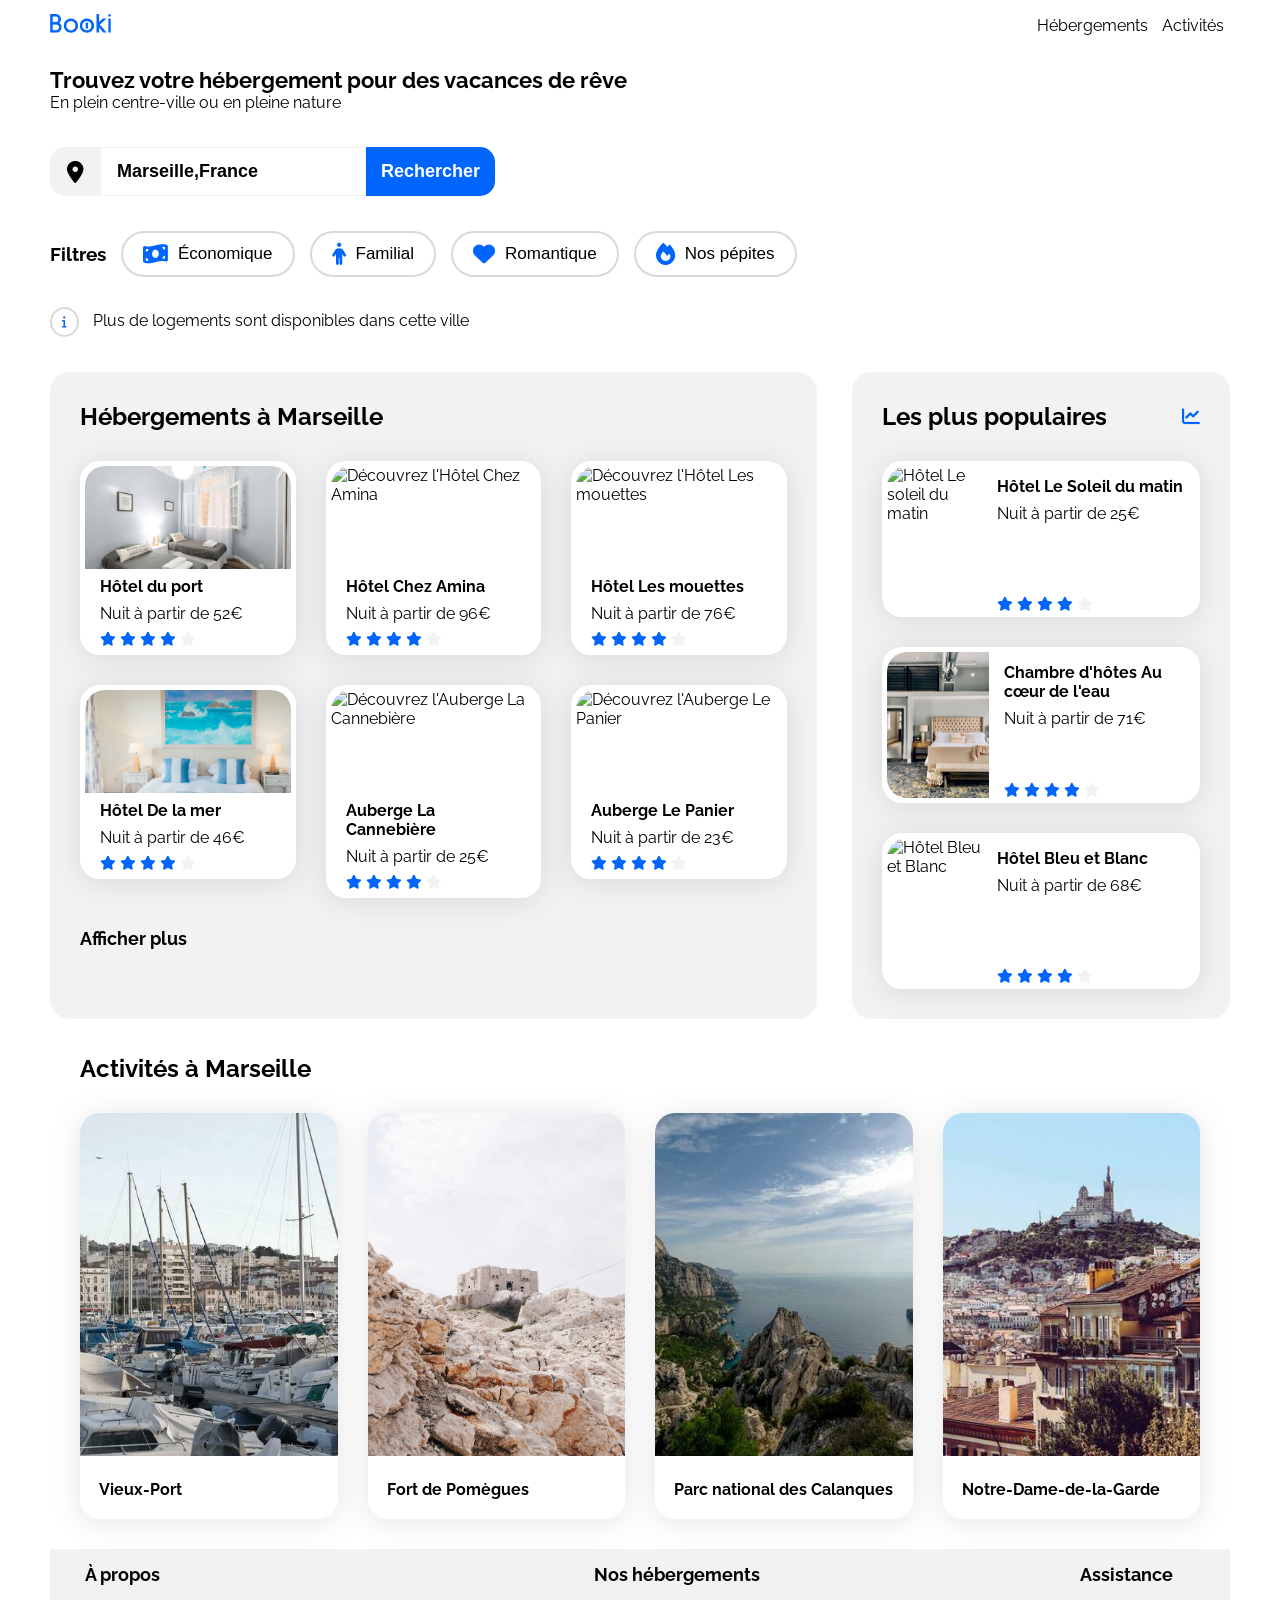
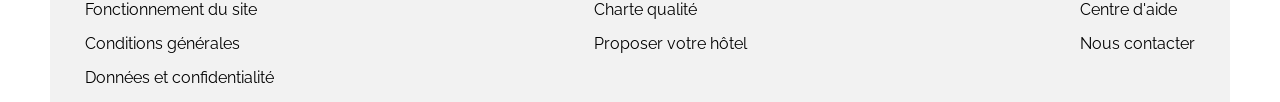
==== commit 1c90e9f0: "Change before exam" ====
--- a/index.html
+++ b/index.html
@@ -10,7 +10,7 @@
     <link rel="stylesheet" href="https://cdnjs.cloudflare.com/ajax/libs/font-awesome/6.2.1/css/all.min.css"
         integrity="sha512-MV7K8+y+gLIBoVD59lQIYicR65iaqukzvf/nwasF0nqhPay5w/9lJmVM2hMDcnK1OnMGCdVK+iQrJ7lzPJQd1w=="
         crossorigin="anonymous" referrerpolicy="no-referrer" />    
-    <link rel="stylesheet" href="./styles2.css">
+    <link rel="stylesheet" href="./styles.css">
 </head>
 <body> 
     <header>
@@ -66,22 +66,23 @@
     </header>  
 
         <div class="global-container">
-            <main class="body">
+            <main class="main_container">
                 <div class="main_p">
                     <i class="fa-solid fa-info"></i>
                     <span>Plus de logements sont disponibles dans cette ville</span>
                 </div>
-                <div id="main_anchor" class="body_main"> <!--Ceci est la partie affichant les résultats de recherche des utilisateurs en deux partie hébergements et hébergements_populaires-->
-                    <section class="body_main_container_grid"><!--Affichage des hébergements photos/prix/notes-->
-                        <div class="body_main_grid_title">
-                        <h2 class="section_title">Hébergements à Marseille</h2>
-                        </div>
-                        <div class="body_main_grid">
-                            <a href="#" class="links_card">
-                                <article class="body_main_grid_card">
-                                    <img src="./images/hébergements/Hôtel-du-port.jpg" alt="Découvrez l'Hôtel-du-port" class="body_main_grid_img">
-                                    <div class="body_main_grid_card_text">
+                <div id="main_anchor" class="main_row"> <!--Ceci est la partie affichant les résultats de recherche des utilisateurs en deux partie hébergements et hébergements_populaires-->
+                    <section class="main_container_grid"><!--Affichage des hébergements photos/prix/notes-->
+                        <div class="main_grid_title">
+                            <h2 class="section_title">Hébergements à Marseille</h2>
+                        </div>
+                        <div class="main_grid">
+                            <a href="#" class="links_card">
+                                <article class="main_grid_card">
+                                    <img src="./images/hébergements/Hôtel-du-port.jpg" alt="Découvrez l'Hôtel-du-port" class="main_grid_img">
+                                    <div class="main_grid_card_text">
                                         <h4 class="main_card_title">Hôtel du port</h4>
+                                        <span class="sr-only">Voir les détails de l'Hôtel du port,Nuit à partir de 52€,Note de 4 sur 5</span>
                                         <p class="standard_text">Nuit à partir de 52<span class="euro">€</span></p>
                                         <div class="card-rating">
                                             <i class="fa-xs fa-solid fa-star" aria-hidden="true"></i>
@@ -89,16 +90,16 @@
                                             <i class="fa-xs fa-solid fa-star" aria-hidden="true"></i>
                                             <i class="fa-xs fa-solid fa-star" aria-hidden="true"></i>
                                             <i class="fa-xs fa-solid fa-star neutral-star" aria-hidden="true"></i>
-                                            <span class="sr-only">Note de 4 sur 5</span>
-                                        </div>
-                                    </div>
-                                </article>
-                            </a>
-                            <a href="#" class="links_card">
-                                <article class="body_main_grid_card">
-                                    <img src="./images/hébergements/Hôtel-Chez-Amina.jpg" alt="Découvrez l'Hôtel Chez Amina" class="body_main_grid_img">
-                                    <div class="body_main_grid_card_text">
+                                        </div>
+                                    </div>
+                                </article>
+                            </a>
+                            <a href="#" class="links_card">
+                                <article class="main_grid_card">
+                                    <img src="./images/hébergements/Hôtel-Chez-Amina.jpg" alt="Découvrez l'Hôtel Chez Amina" class="main_grid_img">
+                                    <div class="main_grid_card_text">
                                         <h4 class="main_card_title">Hôtel Chez Amina</h4>
+                                        <span class="sr-only">Voir les détails de l'Hôtel Chez Amina,Nuit à partir de 96€,Note de 4 sur 5</span>
                                         <p class="standard_text">Nuit à partir de 96<span class="euro">€</span></p>
                                         <div class="card-rating">
                                             <i class="fa-xs fa-solid fa-star" aria-hidden="true"></i>
@@ -106,16 +107,16 @@
                                             <i class="fa-xs fa-solid fa-star" aria-hidden="true"></i>
                                             <i class="fa-xs fa-solid fa-star" aria-hidden="true"></i>
                                             <i class="fa-xs fa-solid fa-star neutral-star" aria-hidden="true"></i>
-                                            <span class="sr-only">Note de 4 sur 5</span>
-                                        </div>
-                                    </div>
-                                </article>
-                            </a>
-                            <a href="#" class="links_card">
-                                <article class="body_main_grid_card">
-                                    <img src="./images/hébergements/Hôtel-Les-mouettes.jpg" alt="Découvrez l'Hôtel Les mouettes" class="body_main_grid_img">
-                                    <div class="body_main_grid_card_text">
+                                        </div>
+                                    </div>
+                                </article>
+                            </a>
+                            <a href="#" class="links_card">
+                                <article class="main_grid_card">
+                                    <img src="./images/hébergements/Hôtel-Les-mouettes.jpg" alt="Découvrez l'Hôtel Les mouettes" class="main_grid_img">
+                                    <div class="main_grid_card_text">
                                         <h4 class="main_card_title">Hôtel Les mouettes</h4>
+                                        <span class="sr-only">Voir les détails de l'Hôtel Les mouettes,Nuit à partir de 76€,Note de 4 sur 5</span>
                                         <p class="standard_text">Nuit à partir de 76<span class="euro">€</span></p>
                                         <div class="card-rating">
                                             <i class="fa-xs fa-solid fa-star" aria-hidden="true"></i>
@@ -123,16 +124,16 @@
                                             <i class="fa-xs fa-solid fa-star" aria-hidden="true"></i>
                                             <i class="fa-xs fa-solid fa-star" aria-hidden="true"></i>
                                             <i class="fa-xs fa-solid fa-star neutral-star" aria-hidden="true"></i>
-                                            <span class="sr-only">Note de 4 sur 5</span>
-                                        </div>
-                                    </div>
-                                </article>
-                            </a>
-                            <a href="#" class="links_card">
-                                <article class="body_main_grid_card">
-                                    <img src="./images/hébergements/Hôtel-de-la-mer.jpg" alt="Découvrez l'Hôtel de la mer" class="body_main_grid_img">
-                                    <div class="body_main_grid_card_text">
-                                        <h4 class="main_card_title">Hôtel de la mer</h4>
+                                        </div>
+                                    </div>
+                                </article>
+                            </a>
+                            <a href="#" class="links_card">
+                                <article class="main_grid_card">
+                                    <img src="./images/hébergements/Hôtel-de-la-mer.jpg" alt="Découvrez l'Hôtel de la mer" class="main_grid_img">
+                                    <div class="main_grid_card_text">
+                                        <h4 class="main_card_title">Hôtel De la mer</h4>
+                                        <span class="sr-only">Voir les détails de l'Hôtel De la mer,Nuit à partir de 46€,Note de 4 sur 5</span>
                                         <p class="standard_text">Nuit à partir de 46<span class="euro">€</span></p>
                                         <div class="card-rating">
                                             <i class="fa-xs fa-solid fa-star" aria-hidden="true"></i>
@@ -140,16 +141,16 @@
                                             <i class="fa-xs fa-solid fa-star" aria-hidden="true"></i>
                                             <i class="fa-xs fa-solid fa-star" aria-hidden="true"></i>
                                             <i class="fa-xs fa-solid fa-star neutral-star" aria-hidden="true"></i>
-                                            <span class="sr-only">Note de 4 sur 5</span>
-                                        </div>
-                                    </div>
-                                </article>
-                            </a>
-                            <a href="#" class="links_card">
-                                <article class="body_main_grid_card">
-                                    <img src="./images/hébergements/Auberge-La-Cannebière.jpg" alt="Découvrez l'Auberge La Cannebière" class="body_main_grid_img">
-                                    <div class="body_main_grid_card_text">
+                                        </div>
+                                    </div>
+                                </article>
+                            </a>
+                            <a href="#" class="links_card">
+                                <article class="main_grid_card">
+                                    <img src="./images/hébergements/Auberge-La-Cannebière.jpg" alt="Découvrez l'Auberge La Cannebière" class="main_grid_img">
+                                    <div class="main_grid_card_text">
                                         <h4 class="main_card_title">Auberge La Cannebière</h4>
+                                        <span class="sr-only">Voir les détails de l'Auberge La Cannebière,Nuit à partir de 25€,Note de 4 sur 5</span>
                                         <p class="standard_text">Nuit à partir de 25<span class="euro">€</span></p>
                                         <div class="card-rating">
                                             <i class="fa-xs fa-solid fa-star" aria-hidden="true"></i>
@@ -157,16 +158,16 @@
                                             <i class="fa-xs fa-solid fa-star" aria-hidden="true"></i>
                                             <i class="fa-xs fa-solid fa-star" aria-hidden="true"></i>
                                             <i class="fa-xs fa-solid fa-star neutral-star" aria-hidden="true"></i>
-                                            <span class="sr-only">Note de 4 sur 5</span>
-                                        </div>
-                                    </div>
-                                </article>
-                            </a>
-                            <a href="#" class="links_card">
-                                <article class="body_main_grid_card">
-                                    <img src="./images/hébergements/Auberge-Le-Panier.jpg" alt="Découvrez l'Auberge Le Panier" class="body_main_grid_img">
-                                    <div class="body_main_grid_card_text">
+                                        </div>
+                                    </div>
+                                </article>
+                            </a>
+                            <a href="#" class="links_card">
+                                <article class="main_grid_card">
+                                    <img src="./images/hébergements/Auberge-Le-Panier.jpg" alt="Découvrez l'Auberge Le Panier" class="main_grid_img">
+                                    <div class="main_grid_card_text">
                                         <h4 class="main_card_title">Auberge Le Panier</h4>
+                                        <span class="sr-only">Voir les détails de l'Auberge Le Panier,Nuit à partir de 23€,Note de 4 sur 5</span>
                                         <p class="standard_text">Nuit à partir de 23<span class="euro">€</span></p>
                                         <div class="card-rating">
                                             <i class="fa-xs fa-solid fa-star" aria-hidden="true"></i>
@@ -174,30 +175,30 @@
                                             <i class="fa-xs fa-solid fa-star" aria-hidden="true"></i>
                                             <i class="fa-xs fa-solid fa-star" aria-hidden="true"></i>
                                             <i class="fa-xs fa-solid fa-star neutral-star" aria-hidden="true"></i>
-                                            <span class="sr-only">Note de 4 sur 5</span>
-                                        </div>
-                                    </div>
-                                </article>
-                            </a>
-                        </div>
-                        <div class="body_main_grid_footer">
-                            <a href="" class="body_main_grid_footer_text">
+                                        </div>
+                                    </div>
+                                </article>
+                            </a>
+                        </div>
+                        <div class="main_grid_footer">
+                            <a href="" class="main_grid_footer_text">
                                 <p class="standard_text">Afficher plus</p>
                             </a>
                         </div>
                     </section>
-                    <section class="body_main_container_flex"><!--Affichage des hébergements_populaires photos/prix/notes-->
-                        <div class="body_main_flex_title">
+                    <section class="main_container_flex"><!--Affichage des hébergements_populaires photos/prix/notes-->
+                        <div class="main_flex_title">
                             <h2 class="section_title">Les plus populaires</h2>
                             <i class="fa-solid fa-chart-line"></i>
                         </div>
-                        <div class="body_main_flex">
-                            <a href="#" class="links_card">
-                                <article class="body_main_flex_card">
-                                    <img src="./images/populaires/Hôtel-Le-Soleil-du-matin.jpg" alt="Hôtel Le soleil du matin" class="body_main_flex_img">
-                                    <div class="body_main_flex_card_text">
+                        <div class="main_flex">
+                            <a href="#" class="links_card">
+                                <article class="main_flex_card">
+                                    <img src="./images/populaires/Hôtel-Le-Soleil-du-matin.jpg" alt="Hôtel Le soleil du matin" class="main_flex_img">
+                                    <div class="main_flex_card_text">
                                         <div>
-                                            <h4 class="main_card_title">Hôtel Le soleil du matin</h4>
+                                            <h4 class="main_card_title">Hôtel Le Soleil du matin</h4>
+                                            <span class="sr-only">Voir les détails de l'Hôtel Le Soleil du matin,Nuit à partir de 25€,Note de 4 sur 5</span>
                                             <p class="standard_text">Nuit à partir de 25<span class="euro">€</span></p>
                                         </div>
                                         <div class="card-rating">
@@ -206,17 +207,17 @@
                                             <i class="fa-xs fa-solid fa-star" aria-hidden="true"></i>
                                             <i class="fa-xs fa-solid fa-star" aria-hidden="true"></i>
                                             <i class="fa-xs fa-solid fa-star neutral-star" aria-hidden="true"></i>
-                                            <span class="sr-only">Note de 4 sur 5</span>
-                                        </div>
-                                    </div>
-                                </article>
-                            </a>
-                            <a href="#" class="links_card">
-                                <article class="body_main_flex_card">
-                                    <img src="./images/populaires/Chambres-d'hotes-Au-coeur-de-l'eau.jpg" alt="Chambre d'hôtes Au cœur de l'eau" class="body_main_flex_img">
-                                    <div class="body_main_flex_card_text">
+                                        </div>
+                                    </div>
+                                </article>
+                            </a>
+                            <a href="#" class="links_card">
+                                <article class="main_flex_card">
+                                    <img src="./images/populaires/Chambres-d'hotes-Au-coeur-de-l'eau.jpg" alt="Chambre d'hôtes Au cœur de l'eau" class="main_flex_img">
+                                    <div class="main_flex_card_text">
                                         <div>
                                             <h4 class="main_card_title">Chambre d'hôtes Au cœur de l'eau</h4>
+                                            <span class="sr-only">Voir les détails de la Chambre d'hôtes Au cœur de l'eau,Nuit à partir de 71€,Note de 4 sur 5</span>
                                             <p class="standard_text">Nuit à partir de 71<span class="euro">€</span></p>
                                         </div>
                                         <div class="card-rating">
@@ -225,17 +226,17 @@
                                             <i class="fa-xs fa-solid fa-star" aria-hidden="true"></i>
                                             <i class="fa-xs fa-solid fa-star" aria-hidden="true"></i>
                                             <i class="fa-xs fa-solid fa-star neutral-star" aria-hidden="true"></i>
-                                            <span class="sr-only">Note de 4 sur 5</span>
-                                        </div>
-                                    </div>
-                                </article>
-                            </a>
-                            <a href="#" class="links_card">
-                                <article class="body_main_flex_card">
-                                    <img src="./images/populaires/Hôtel-Bleu-et-Blanc.jpg" alt="Hôtel Bleu et Blanc" class="body_main_flex_img">
-                                    <div class="body_main_flex_card_text">
+                                        </div>
+                                    </div>
+                                </article>
+                            </a>
+                            <a href="#" class="links_card">
+                                <article class="main_flex_card">
+                                    <img src="./images/populaires/Hôtel-Bleu-et-Blanc.jpg" alt="Hôtel Bleu et Blanc" class="main_flex_img">
+                                    <div class="main_flex_card_text">
                                         <div>
                                             <h4 class="main_card_title">Hôtel Bleu et Blanc</h4>
+                                            <span class="sr-only">Voir les détails de l'Hôtel Bleu et Blanc,Nuit à partir de 68€,Note de 4 sur 5</span>
                                             <p class="standard_text">Nuit à partir de 68<span class="euro">€</span></p>
                                         </div>
                                         <div class="card-rating">
@@ -244,7 +245,6 @@
                                             <i class="fa-xs fa-solid fa-star" aria-hidden="true"></i>
                                             <i class="fa-xs fa-solid fa-star" aria-hidden="true"></i>
                                             <i class="fa-xs fa-solid fa-star neutral-star" aria-hidden="true"></i>
-                                            <span class="sr-only">Note de 4 sur 5</span>
                                         </div>
                                     </div>
                                 </article>
@@ -252,33 +252,37 @@
                         </div>
                     </section>
                 </div>
-                <section id="alt_anchor" class="body_alt"><!--Affichage des activités proches du lieu recherché par l'utilisateur-->
-                    <div class="body_alt_title">
+                <section id="alt_anchor" class="main_alt"><!--Affichage des activités proches du lieu recherché par l'utilisateur-->
+                    <div class="main_alt_title">
                         <h2 class="section_title">Activités à Marseille</h2>
                     </div>
-                    <div class="body_alt_container">
+                    <div class="main_alt_container">
                         <a href="#" class="links_card">
-                            <article class="body_alt_card">
-                                <img src="./images/activités/Vieux-Port.jpg" alt="Vieux-Port" class="body_alt_img">
-                                <h4 class="body_alt_text">Vieux-Port</h4>
+                            <article class="main_alt_card">
+                                <img src="./images/activités/Vieux-Port.jpg" alt="Vieux-Port" class="main_alt_img">
+                                <h4 class="main_alt_text">Vieux-Port</h4>
+                                <span class="sr-only">Voir les activités au Vieux-Port</span>
                             </article>
                         </a>
                         <a href="#" class="links_card">
-                            <article class="body_alt_card">
-                                <img src="./images/activités/Fort-de-Pomègues.jpg" alt="Fort de Pomègues" class="body_alt_img">
-                                <h4 class="body_alt_text">Fort de Pomègues</h4>
+                            <article class="main_alt_card">
+                                <img src="./images/activités/Fort-de-Pomègues.jpg" alt="Fort de Pomègues" class="main_alt_img">
+                                <h4 class="main_alt_text">Fort de Pomègues</h4>
+                                <span class="sr-only">Voir les activités au Fort de Pomègues</span>
                             </article>
                         </a>
                         <a href="#" class="links_card">
-                            <article class="body_alt_card">
-                                <img src="./images/activités/Parc-national-des-Calanques.jpg" alt="Parc national des Calanques" class="body_alt_img">
-                                <h4 class="body_alt_text">Parc national des Calanques</h4>
+                            <article class="main_alt_card">
+                                <img src="./images/activités/Parc-national-des-Calanques.jpg" alt="Parc national des Calanques" class="main_alt_img">
+                                <h4 class="main_alt_text">Parc national des Calanques</h4>
+                                <span class="sr-only">Voir les activités au Parc national des Calanques</span>
                             </article>
                         </a>
                         <a href="#" class="links_card">
-                            <article class="body_alt_card">
-                                <img src="./images/activités/Notre-Dame-de-la-Garde.jpg" alt="Notre-Dame-de-la-Garde" class="body_alt_img">
-                                <h4 class="body_alt_text">Notre-Dame-de-la-Garde</h4>
+                            <article class="main_alt_card">
+                                <img src="./images/activités/Notre-Dame-de-la-Garde.jpg" alt="Notre-Dame-de-la-Garde" class="main_alt_img">
+                                <h4 class="main_alt_text">Notre-Dame-de-la-Garde</h4>
+                                <span class="sr-only">Voir les activités à Notre-Dame-de-la-Garde</span>
                             </article>
                         </a>
                     </div>
--- a/styles.css
+++ b/styles.css
@@ -0,0 +1,468 @@
+/*General rules */
+h2, h3, h4,p {
+    margin: 0;
+}
+body {
+    margin: 0;
+}
+ul{
+    list-style: none;
+    padding: 0px;
+    margin: 0%;
+}
+.global-container{
+    font-family: 'Raleway', sans-serif;
+    color: black;
+    width: 100%;
+    max-width: 1440px;
+    padding: 0 50px;
+    box-sizing: border-box;
+    margin: auto;
+}
+.links_card {
+    font-size: 16px;
+    text-decoration: none;
+    color: black;
+}
+/* Style de la librairie FontAwesome*/
+.fa-solid {
+    color: #0065FC;
+    font-size: 22px;
+}
+.fa-info {
+    font-size: 12px;
+    border: solid 2px #d9d9d9;
+    padding: 7px 10px; 
+    border-radius: 50%;
+    margin-right: 10px;
+}
+.fa-xs {
+    font-size: 14px;
+}
+.fa-chart-line {
+    font-size: 18px;
+}
+.fa-magnifying-glass {
+    color: white;
+    display: none;
+}
+.neutral-star {
+    color: #F2F2F2;
+}
+.fa-location-dot {
+    color: black;
+}
+/*Règles header*/
+/*Bandeau de navigation */
+.header_nav {
+    display: flex;
+    justify-content: space-between;
+    gap: 10px;
+    margin-bottom: 30px;
+}
+.logo_booki {
+    width: 61px;
+    height: 19px;
+}
+.header_nav_logo {
+    padding-top: 14px;
+}
+.links-container {
+    display: flex;
+    gap: 8px;
+}
+.header_nav_links {
+    color: black;
+    padding-top: 14px;
+    padding-right: 6px;
+    border-top: 2px solid transparent;
+    text-decoration: none;
+}
+.header_nav_links:hover {
+    border-top: 2px solid #0065fc;
+}
+/*Texte et Formulaire*/
+.header_p {
+    font-size: 22px;
+    font-weight: 700;
+    margin-bottom: 8px;
+}
+.header_form {
+    display: flex;
+    align-items: center;
+    margin-top: 35px;
+}
+.header_form form { /*Permet de supprimer l'espace entre le champ de saisi et le bouton du form */
+    display: flex;
+}
+.header_form_logo {
+    background-color:#F2F2F2;
+    height:49px;
+    width:50px;
+    display: flex;
+    align-items:center;
+    justify-content: center;
+    border-radius:15px 0px 0px 15px;
+    flex: 0 0 50px; /* largeur fixe */
+}
+
+.header_form_input {
+    height: 49px;
+    border: 1px solid #F2F2F2;
+    padding: 0 16px;
+    font-size: 18px;
+    font-weight: 700;
+    flex: 1;
+    min-width: 0;
+    box-sizing: border-box;
+}
+.header_form_input::placeholder {
+    color:black;
+    opacity: 1;
+}
+.header_form_button {
+    height: 49px;
+    background-color: #0065fc;
+    color: white;
+    font-size: 18px;
+    border-radius: 0px 15px 15px 0px;
+    font-weight: 700;
+    padding: 0px 15px;
+    border: none;
+    flex-shrink: 0;
+}
+/*Règles Boutons de filtre */
+.header_filter {
+    display: flex;
+    align-items: center;
+    width: 100%;
+    gap:15px;
+    margin-top: 35px;
+    box-sizing: border-box;
+    margin-bottom: 30px;
+}
+.header_filter_list {
+    display: flex;
+    gap: 15px;
+    list-style: none;
+}
+.header_filter_button {
+    display: flex;
+    align-items: center;
+    gap: 10px;
+    border-radius: 25px;
+    font-size: 17px;
+    border: solid 2px #d9d9d9;
+    padding: 10px 20px 10px 20px;
+    background-color: white;
+    transition: background-color 0.5s;
+}
+.header_filter_button:hover {
+    background-color: #deebff;
+}
+
+.main_p {
+    font-size: 16px;
+    margin-bottom: 35px;
+}
+/*Rules Main Section Hébergements+Populaires*/
+.main_row {
+    display: flex;
+    justify-content: space-between;
+    margin-bottom: 35px;
+}
+.main_container_grid, .main_container_flex {
+    background-color:#F2F2F2 ;
+    border-radius:20px;
+    padding: 30px;
+    box-sizing: border-box;
+}
+.main_container_grid {
+    width: 65%;
+    display: flex;
+    flex-direction: column;
+    gap: 30px;
+}
+.main_container_flex {
+    width: 32%;
+    display: flex;
+    flex-direction: column;
+    gap: 30px;
+}
+/* Grid Rules  Règles section Hébergements*/
+.main_grid {
+    display: grid;
+    grid-template-columns:1fr 1fr 1fr;
+    gap: 30px;
+    grid-auto-rows: minmax(100px, auto);
+    align-items: start;
+}
+.main_grid_card {
+    background-color: white;
+    border-radius: 20px;
+    padding: 5px;
+    filter: drop-shadow(0px 3px 15px rgba(0, 0, 0, 0.1));
+    align-items: stretch;
+    display: flex;
+    flex-direction: column;
+    text-decoration: none;
+}
+.main_grid_img {
+    width: 100%;
+    height: 50%;
+    aspect-ratio: 4/2;
+    object-fit: cover;
+    border-radius: 20px 20px 0px 0px;
+}
+.main_grid_card_text {
+    margin-left: 15px ;
+    margin-right: 15px;
+    box-sizing: border-box;
+}
+.main_grid_card_text h4 {
+    margin-top: 8px;
+    margin-bottom: 0px;
+}
+.main_grid_card_text p {
+    margin-top: 8px;
+    margin-bottom: 8px;    
+}
+.main_grid_footer_text {
+    text-decoration: none;
+    color: black;
+    font-size: 18px;
+    font-weight:700 ;
+}
+/*flex rules Règles section Populaires*/
+.main_flex {
+    display: flex;
+    flex-direction: column;
+    gap: 30px;
+}
+.main_flex_card {
+    background-color: white;
+    border-radius: 20px;
+    padding: 5px;
+    filter: drop-shadow(0px 3px 15px rgba(0, 0, 0, 0.1));
+    display: flex;
+    height: 146px;
+    align-items: center;
+}
+.main_flex_title {
+    display: flex;
+    justify-content: space-between;
+    align-items: center;
+}
+.main_flex_img {
+    width: 33%;
+    height: 100%;
+    object-fit: cover;
+    border-radius: 20px 0px 0px 20px;
+}
+.main_flex_card_text {
+    height: 100%;
+    width: 67%;
+    display:flex;
+    flex-direction: column;
+    justify-content: space-between;
+    box-sizing: border-box;
+    margin: 10px 5px 5px 15px;
+}
+.main_flex_card_text h4 {
+    margin-top: 8px;
+    margin-bottom: 0px;
+}
+.main_flex_card_text p {
+    margin-top: 8px;
+    margin-bottom: 8px; 
+}
+/*Alt Rules Règles section activités */
+.main_alt {
+    margin: 30px;
+}
+.main_alt_container {
+    display:grid;
+    grid-template-columns: 1fr 1fr 1fr 1fr;
+    gap: 30px;
+    margin-top: 30px;
+}
+.main_alt_card {
+    background-color: white;
+    border-radius: 20px;
+    filter: drop-shadow(0px 3px 15px rgba(0, 0, 0, 0.1));
+}
+.main_alt_img {
+    width: 100%;
+    aspect-ratio: 3 / 4;
+    object-fit: cover;
+    border-radius: 20px 20px 0px 0px ;
+}
+.main_alt_text {
+    padding: 20px 19px;
+    margin: 0;
+}
+/*Règles Footer*/
+.footer {
+    display: flex;
+    align-items: stretch;
+    background-color: #F2F2F2;
+    margin: 20px 0px 0px 0px;
+    justify-content: space-between;
+    padding: 0px 35px;
+}
+.footer_block {
+    display: flex;
+    flex-direction: column;
+    align-items: flex-start;
+}
+.footer_links {
+    padding-bottom:15px ;
+}
+.footer_block_title {
+    margin: 15px 0px;
+    font-size: 18px;
+}
+
+/*RESPONSIVE*/
+@media (min-width: 768px) and (max-width: 1024px) {
+/*Règles Filtres et ses Boutons Tablette*/
+    .header_filter {
+        display: flex;
+        flex-direction: column;
+        align-items: flex-start;
+    }
+/*Règles section hébergement et populaire Tablette*/
+    .main_row{
+        display: flex;
+        flex-direction: column;
+        gap:50px;
+    }
+    .main_container_flex {
+        width: 100%;
+    }
+    .main_container_grid {
+        width: 100%;
+    }
+    .main_flex {
+        display: flex;
+        flex-direction: row;
+        align-items: center;
+        width: 100%;
+    }
+    .main_flex .links_card {
+        width:33%;
+        box-sizing: border-box;
+    }
+}
+/*Mobile <768px et >320px */
+@media (min-width: 320px) and (max-width: 768px) {
+
+    .global-container {
+        padding: 0;
+    }
+/*Règles Bandeau Navigation Mobile*/
+    .header_nav {
+        flex-direction: column;
+        align-items: center;
+    }
+    .links-container {
+        width: 100%;
+        justify-content: space-between;
+        border-bottom: solid 2px #F2F2F2;
+    }
+    .header_nav_links{
+        padding-top: 0;
+        padding-bottom: 14px;
+        border-bottom: 2px solid transparent;
+        text-align: center;
+        flex: 1; /*Raccourci de trois propriétés flex-grow(grandit ou non)  flex-shrink(rétrécit ou non) et flex-basis(taille de base) 
+        (ici dire 1 revient à dire 1 1 0) = grandit(et partage l'espace) , rétrécit on ignore la taille du contenu tout est ègale */
+    }
+    .header_nav_links:hover {
+        border-bottom: 2px solid #0065fc;
+        border-top: 2px solid transparent;
+        cursor: url("./images/Icon&Logo/curseur.png"), auto;
+    }
+/*Text placement*/
+    .header_content {
+        padding: 0 10px;
+        box-sizing: border-box;
+    }   
+    .main_p {
+        padding: 0 10px;
+    }
+/*Règles Champ de Recherche Mobile*/
+    .header_form_button_text {
+        display: none;
+    }
+    .header_form_button {
+        border-radius: 15px;
+        box-shadow: 0px 4px 4px 0 #00000040;
+        margin-left: 0;
+    }
+    .header_form_input { 
+    width: 100%;
+    }
+    .header_form form {
+        width: 100%;
+        box-sizing: border-box;
+    }
+    .fa-magnifying-glass{
+        display: inline-block;
+    }
+/*Règles Filtres et ses Boutons Mobile*/
+    .header_filter {
+        flex-direction: column;
+        align-items: flex-start;
+    }
+    .header_filter_list {
+        display: flex;
+        flex-direction: row;
+        flex-wrap: wrap;
+        width: 100%;
+    }
+    .header_filter_list li {
+        width:calc(50% - 7.5px);
+    }
+    .header_filter_button {
+        width: 100%;
+        height: 100%;
+        justify-content: center;
+        box-sizing: border-box;
+    }
+/*Règles section hébergement et populaire Mobile*/
+   .main_row {
+            flex-direction: column;
+    }
+    .main_container_flex {
+            order:0;
+            width:100%;
+            border-radius: 0px;
+    }
+    .main_container_grid {
+            order:1;
+            width: 100%;
+            background-color: white;
+    }
+    .main_grid{
+        grid-template-columns:1fr;
+        margin: 30px;
+    }
+/*Règles Activités Mobile*/
+    .main_alt_container {
+        display:flex;
+        flex-direction: column;
+    }
+    .main_alt_img {
+        width: 100%;
+        aspect-ratio: 4/3;
+        object-fit: cover;
+        border-radius: 20px 20px 0px 0px ;
+    }
+/*Règles Footer Mobile*/
+    .footer {
+        flex-direction: column;
+        align-items: flex-start;
+        margin: 0;
+    }
+}
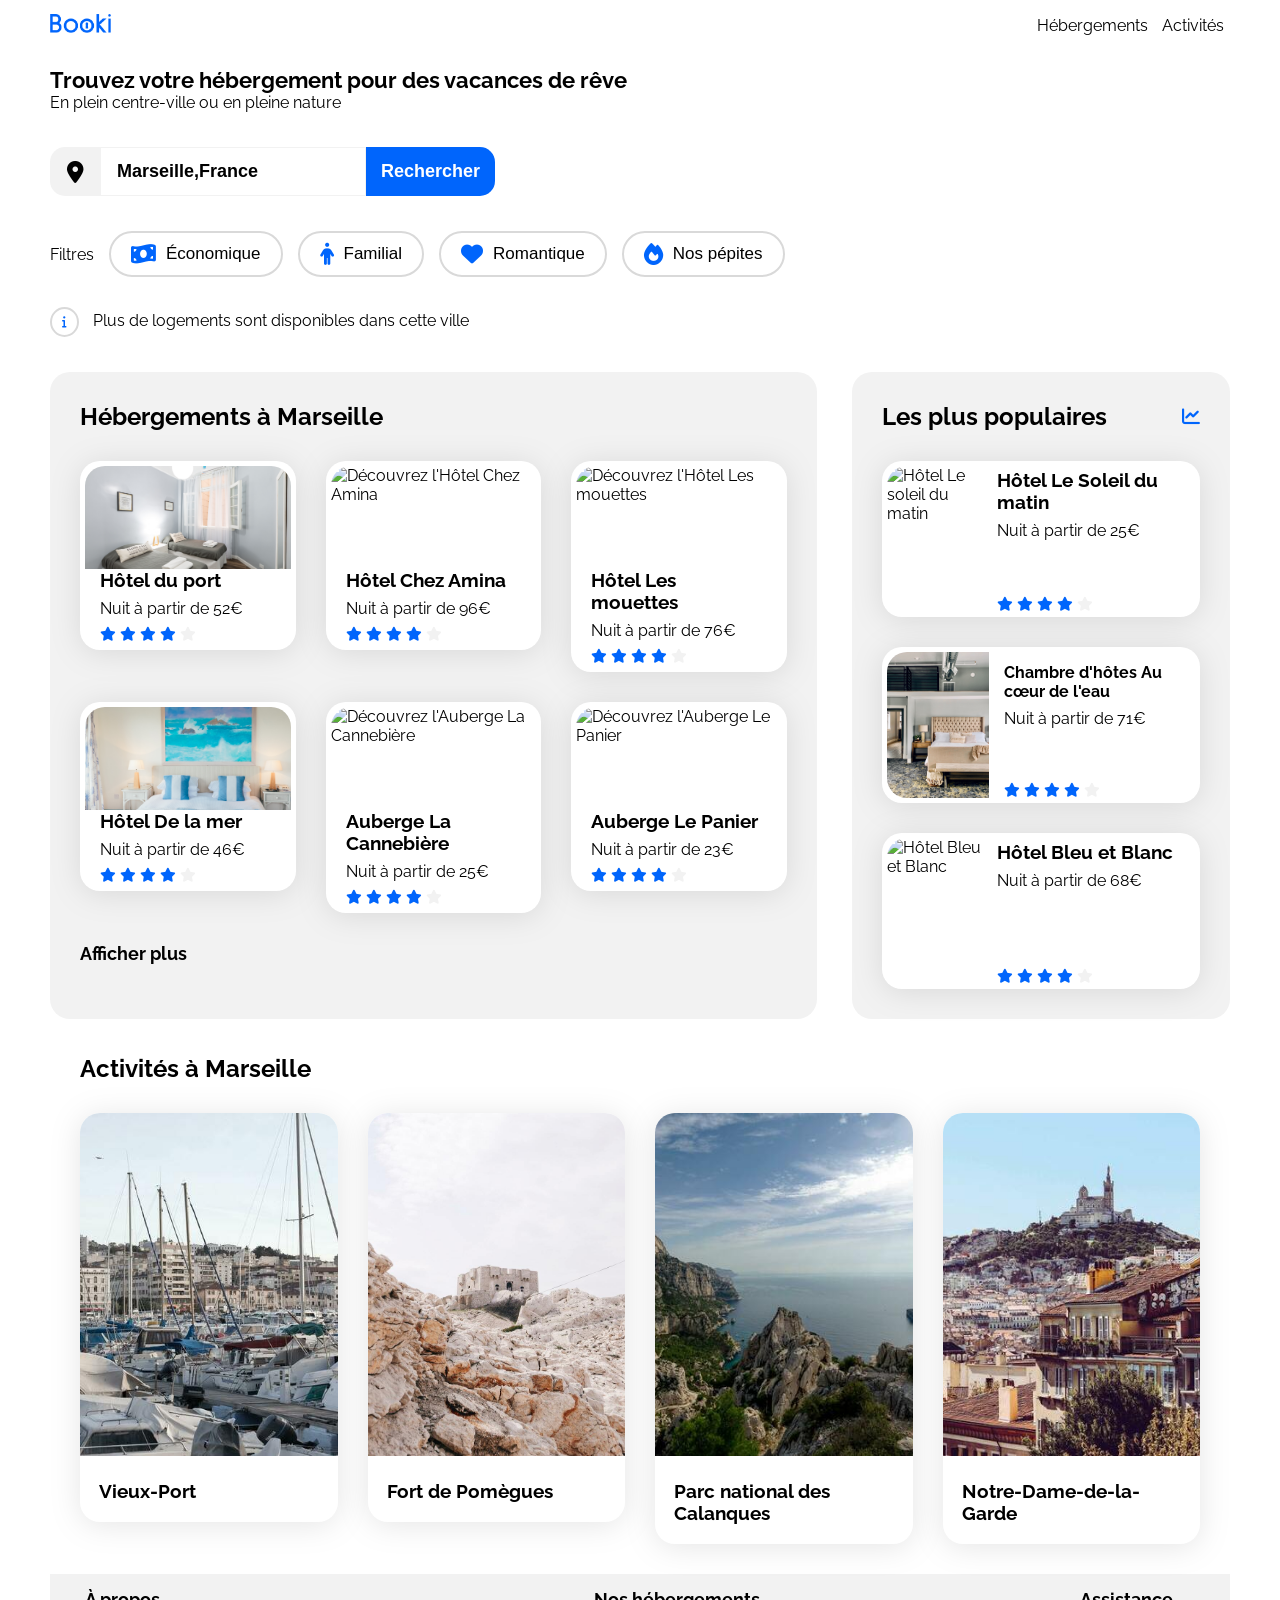
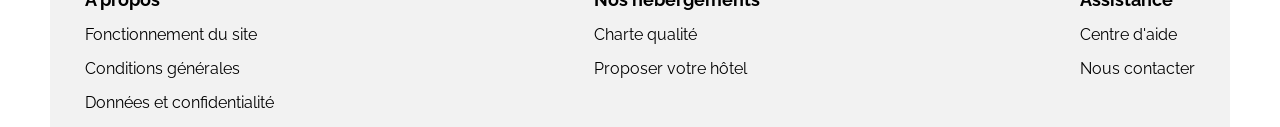
==== commit 3ba375df: "Correction suite soutenance et vérification w3c" ====
--- a/index.html
+++ b/index.html
@@ -12,11 +12,10 @@
         crossorigin="anonymous" referrerpolicy="no-referrer" />    
     <link rel="stylesheet" href="./styles.css">
 </head>
-<body> 
-    <header>
-        <!--Ceci est la partie supérieur du site regroupant le titre et la recherche pour les utilisateurs-->
-        <div class="global-container">
-            <section class="header">
+<body>
+    <div class="global-container">
+        <header>
+            <!--Ceci est la partie supérieur du site regroupant le titre et la recherche pour les utilisateurs-->
                 <nav class="header_nav"> <!--Ceci est le bandeau de navigation intra site -->
                     <div class="header_nav_logo">
                         <img src="./images/Icon&Logo/LogoBooki.png" alt="Booki" class="logo_booki" id="logo">
@@ -24,7 +23,7 @@
                     </div>
                     <div class="links-container">
                         <a href="#main_anchor" class="header_nav_links">Hébergements</a>
-                        <a href="#alt_anchor"class="header_nav_links">Activités</a>
+                        <a href="#alt_anchor" class="header_nav_links">Activités</a>
                     </div>
                 </nav>
                 <div class="header_content">
@@ -43,7 +42,7 @@
                     </div>
                     <div class="header_filter"> <!--Zone de sélection de filtres pour la recherche utilisateur-->
                         <div class="header_filter_title">
-                            <h3 class="undertitle">Filtres</h3>
+                            <p class="undertitle">Filtres</p>
                         </div>
                         <ul class="header_filter_list">
                             <li><button type="button" class="header_filter_button">
@@ -61,11 +60,7 @@
                         </ul>
                     </div>
                 </div>
-            </section>
-        </div>
-    </header>  
-
-        <div class="global-container">
+        </header>  
             <main class="main_container">
                 <div class="main_p">
                     <i class="fa-solid fa-info"></i>
@@ -81,7 +76,7 @@
                                 <article class="main_grid_card">
                                     <img src="./images/hébergements/Hôtel-du-port.jpg" alt="Découvrez l'Hôtel-du-port" class="main_grid_img">
                                     <div class="main_grid_card_text">
-                                        <h4 class="main_card_title">Hôtel du port</h4>
+                                        <h3 class="main_card_title">Hôtel du port</h3>
                                         <span class="sr-only">Voir les détails de l'Hôtel du port,Nuit à partir de 52€,Note de 4 sur 5</span>
                                         <p class="standard_text">Nuit à partir de 52<span class="euro">€</span></p>
                                         <div class="card-rating">
@@ -98,7 +93,7 @@
                                 <article class="main_grid_card">
                                     <img src="./images/hébergements/Hôtel-Chez-Amina.jpg" alt="Découvrez l'Hôtel Chez Amina" class="main_grid_img">
                                     <div class="main_grid_card_text">
-                                        <h4 class="main_card_title">Hôtel Chez Amina</h4>
+                                        <h3 class="main_card_title">Hôtel Chez Amina</h3>
                                         <span class="sr-only">Voir les détails de l'Hôtel Chez Amina,Nuit à partir de 96€,Note de 4 sur 5</span>
                                         <p class="standard_text">Nuit à partir de 96<span class="euro">€</span></p>
                                         <div class="card-rating">
@@ -115,7 +110,7 @@
                                 <article class="main_grid_card">
                                     <img src="./images/hébergements/Hôtel-Les-mouettes.jpg" alt="Découvrez l'Hôtel Les mouettes" class="main_grid_img">
                                     <div class="main_grid_card_text">
-                                        <h4 class="main_card_title">Hôtel Les mouettes</h4>
+                                        <h3 class="main_card_title">Hôtel Les mouettes</h3>
                                         <span class="sr-only">Voir les détails de l'Hôtel Les mouettes,Nuit à partir de 76€,Note de 4 sur 5</span>
                                         <p class="standard_text">Nuit à partir de 76<span class="euro">€</span></p>
                                         <div class="card-rating">
@@ -132,7 +127,7 @@
                                 <article class="main_grid_card">
                                     <img src="./images/hébergements/Hôtel-de-la-mer.jpg" alt="Découvrez l'Hôtel de la mer" class="main_grid_img">
                                     <div class="main_grid_card_text">
-                                        <h4 class="main_card_title">Hôtel De la mer</h4>
+                                        <h3 class="main_card_title">Hôtel De la mer</h3>
                                         <span class="sr-only">Voir les détails de l'Hôtel De la mer,Nuit à partir de 46€,Note de 4 sur 5</span>
                                         <p class="standard_text">Nuit à partir de 46<span class="euro">€</span></p>
                                         <div class="card-rating">
@@ -149,7 +144,7 @@
                                 <article class="main_grid_card">
                                     <img src="./images/hébergements/Auberge-La-Cannebière.jpg" alt="Découvrez l'Auberge La Cannebière" class="main_grid_img">
                                     <div class="main_grid_card_text">
-                                        <h4 class="main_card_title">Auberge La Cannebière</h4>
+                                        <h3 class="main_card_title">Auberge La Cannebière</h3>
                                         <span class="sr-only">Voir les détails de l'Auberge La Cannebière,Nuit à partir de 25€,Note de 4 sur 5</span>
                                         <p class="standard_text">Nuit à partir de 25<span class="euro">€</span></p>
                                         <div class="card-rating">
@@ -166,7 +161,7 @@
                                 <article class="main_grid_card">
                                     <img src="./images/hébergements/Auberge-Le-Panier.jpg" alt="Découvrez l'Auberge Le Panier" class="main_grid_img">
                                     <div class="main_grid_card_text">
-                                        <h4 class="main_card_title">Auberge Le Panier</h4>
+                                        <h3 class="main_card_title">Auberge Le Panier</h3>
                                         <span class="sr-only">Voir les détails de l'Auberge Le Panier,Nuit à partir de 23€,Note de 4 sur 5</span>
                                         <p class="standard_text">Nuit à partir de 23<span class="euro">€</span></p>
                                         <div class="card-rating">
@@ -197,7 +192,7 @@
                                     <img src="./images/populaires/Hôtel-Le-Soleil-du-matin.jpg" alt="Hôtel Le soleil du matin" class="main_flex_img">
                                     <div class="main_flex_card_text">
                                         <div>
-                                            <h4 class="main_card_title">Hôtel Le Soleil du matin</h4>
+                                            <h3 class="main_card_title">Hôtel Le Soleil du matin</h3>
                                             <span class="sr-only">Voir les détails de l'Hôtel Le Soleil du matin,Nuit à partir de 25€,Note de 4 sur 5</span>
                                             <p class="standard_text">Nuit à partir de 25<span class="euro">€</span></p>
                                         </div>
@@ -235,7 +230,7 @@
                                     <img src="./images/populaires/Hôtel-Bleu-et-Blanc.jpg" alt="Hôtel Bleu et Blanc" class="main_flex_img">
                                     <div class="main_flex_card_text">
                                         <div>
-                                            <h4 class="main_card_title">Hôtel Bleu et Blanc</h4>
+                                            <h3 class="main_card_title">Hôtel Bleu et Blanc</h3>
                                             <span class="sr-only">Voir les détails de l'Hôtel Bleu et Blanc,Nuit à partir de 68€,Note de 4 sur 5</span>
                                             <p class="standard_text">Nuit à partir de 68<span class="euro">€</span></p>
                                         </div>
@@ -260,63 +255,58 @@
                         <a href="#" class="links_card">
                             <article class="main_alt_card">
                                 <img src="./images/activités/Vieux-Port.jpg" alt="Vieux-Port" class="main_alt_img">
-                                <h4 class="main_alt_text">Vieux-Port</h4>
+                                <h3 class="main_alt_text">Vieux-Port</h3>
                                 <span class="sr-only">Voir les activités au Vieux-Port</span>
                             </article>
                         </a>
                         <a href="#" class="links_card">
                             <article class="main_alt_card">
                                 <img src="./images/activités/Fort-de-Pomègues.jpg" alt="Fort de Pomègues" class="main_alt_img">
-                                <h4 class="main_alt_text">Fort de Pomègues</h4>
+                                <h3 class="main_alt_text">Fort de Pomègues</h3>
                                 <span class="sr-only">Voir les activités au Fort de Pomègues</span>
                             </article>
                         </a>
                         <a href="#" class="links_card">
                             <article class="main_alt_card">
                                 <img src="./images/activités/Parc-national-des-Calanques.jpg" alt="Parc national des Calanques" class="main_alt_img">
-                                <h4 class="main_alt_text">Parc national des Calanques</h4>
+                                <h3 class="main_alt_text">Parc national des Calanques</h3>
                                 <span class="sr-only">Voir les activités au Parc national des Calanques</span>
                             </article>
                         </a>
                         <a href="#" class="links_card">
                             <article class="main_alt_card">
                                 <img src="./images/activités/Notre-Dame-de-la-Garde.jpg" alt="Notre-Dame-de-la-Garde" class="main_alt_img">
-                                <h4 class="main_alt_text">Notre-Dame-de-la-Garde</h4>
+                                <h3 class="main_alt_text">Notre-Dame-de-la-Garde</h3>
                                 <span class="sr-only">Voir les activités à Notre-Dame-de-la-Garde</span>
                             </article>
                         </a>
                     </div>
                 </section>
             </main>
-        </div>
-
-    <footer>
-        <div class="global-container">
-            <section class="footer">
-                <article class="footer_block"><!--Pied de page du site regroupant des informations suplémentaires sur le fonctonnement et la réglementation du site-->
-                    <h3 class="footer_block_title">À propos</h3>
-                    <ul>
-                        <li class="footer_links"><a href="#" class="links_card">Fonctionnement du site</a></li>
-                        <li class="footer_links"><a href="#" class="links_card">Conditions générales</a></li>
-                        <li class="footer_links"><a href="#" class="links_card">Données et confidentialité</a></li>
-                    </ul>
-                </article>
-                <article class="footer_block">
-                    <h3 class="footer_block_title">Nos hébergements</h3>
-                    <ul>
-                        <li class="footer_links"><a href="#" class="links_card">Charte qualité</a></li>
-                        <li class="footer_links"><a href="#" class="links_card">Proposer votre hôtel</a></li>
-                    </ul>
-                </article>
-                <article class="footer_block">
-                    <h3 class="footer_block_title">Assistance</h3>
-                    <ul>
-                        <li class="footer_links"><a href="#" class="links_card">Centre d'aide</a></li>
-                        <li class="footer_links"><a href="#" class="links_card">Nous contacter</a></li>
-                    </ul>
-                </article>
-            </section>
-        </div>
-    </footer>
+        <footer>
+            <article class="footer_block"><!--Pied de page du site regroupant des informations suplémentaires sur le fonctonnement et la réglementation du site-->
+                <h3 class="footer_block_title">À propos</h3>
+                <ul>
+                    <li class="footer_links"><a href="#" class="links_card">Fonctionnement du site</a></li>
+                    <li class="footer_links"><a href="#" class="links_card">Conditions générales</a></li>
+                    <li class="footer_links"><a href="#" class="links_card">Données et confidentialité</a></li>
+                </ul>
+            </article>
+            <article class="footer_block">
+                <h3 class="footer_block_title">Nos hébergements</h3>
+                <ul>
+                    <li class="footer_links"><a href="#" class="links_card">Charte qualité</a></li>
+                    <li class="footer_links"><a href="#" class="links_card">Proposer votre hôtel</a></li>
+                </ul>
+            </article>
+            <article class="footer_block">
+                <h3 class="footer_block_title">Assistance</h3>
+                <ul>
+                    <li class="footer_links"><a href="#" class="links_card">Centre d'aide</a></li>
+                    <li class="footer_links"><a href="#" class="links_card">Nous contacter</a></li>
+                </ul>
+            </article>
+        </footer>
+    </div>
 </body>
 </html>
--- a/styles.css
+++ b/styles.css
@@ -155,7 +155,6 @@
     border: solid 2px #d9d9d9;
     padding: 10px 20px 10px 20px;
     background-color: white;
-    transition: background-color 0.5s;
 }
 .header_filter_button:hover {
     background-color: #deebff;
@@ -302,7 +301,7 @@
     margin: 0;
 }
 /*Règles Footer*/
-.footer {
+footer {
     display: flex;
     align-items: stretch;
     background-color: #F2F2F2;
@@ -324,7 +323,7 @@
 }
 
 /*RESPONSIVE*/
-@media (min-width: 768px) and (max-width: 1024px) {
+@media (max-width: 1024px) {
 /*Règles Filtres et ses Boutons Tablette*/
     .header_filter {
         display: flex;
@@ -355,7 +354,7 @@
     }
 }
 /*Mobile <768px et >320px */
-@media (min-width: 320px) and (max-width: 768px) {
+@media (min-width: 320px) and (max-width: 767.98px) {
 
     .global-container {
         padding: 0;
@@ -460,7 +459,7 @@
         border-radius: 20px 20px 0px 0px ;
     }
 /*Règles Footer Mobile*/
-    .footer {
+    footer {
         flex-direction: column;
         align-items: flex-start;
         margin: 0;
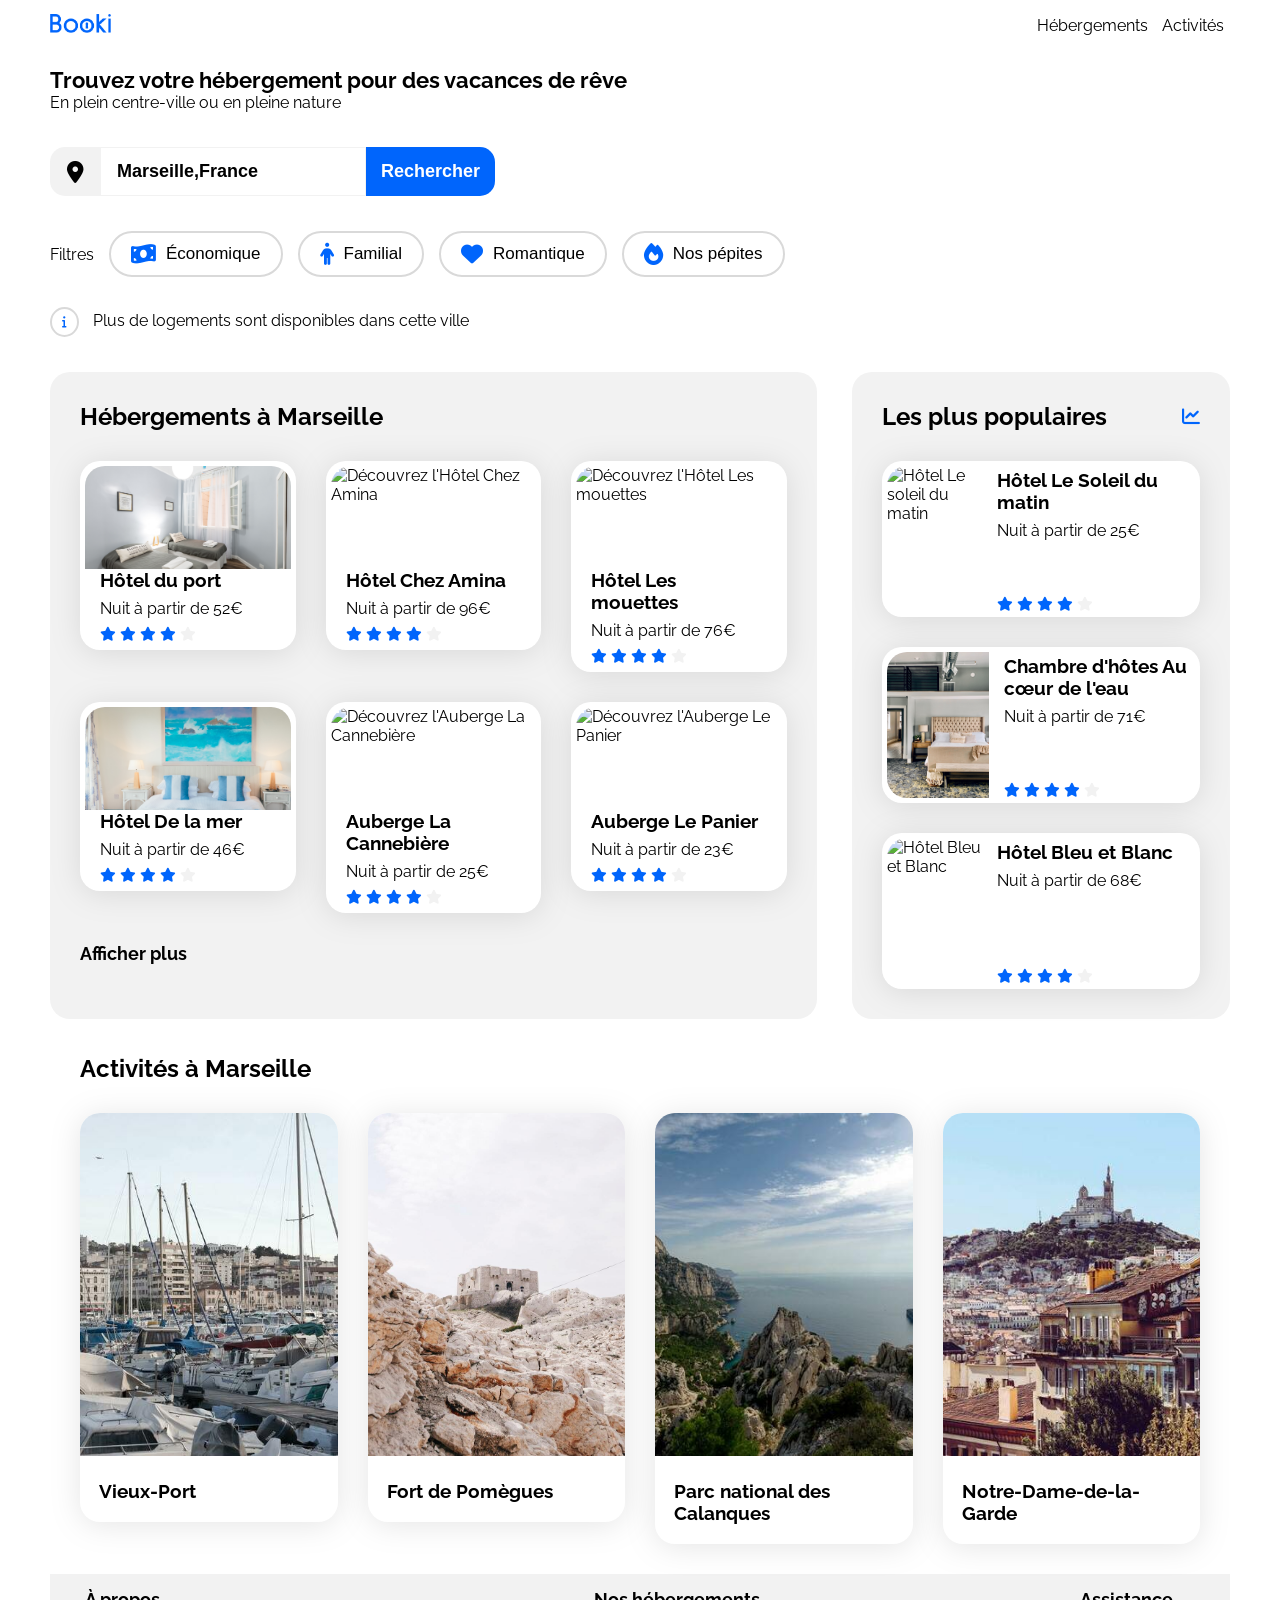
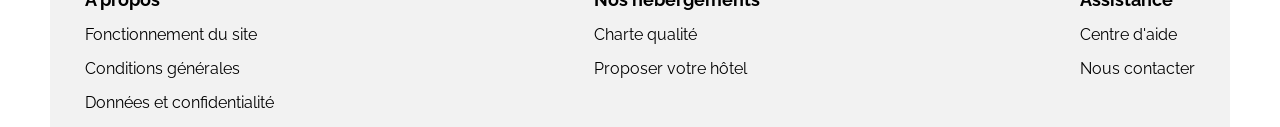
==== commit 5a23e9f2: "Correction bug responsive" ====
--- a/index.html
+++ b/index.html
@@ -211,7 +211,7 @@
                                     <img src="./images/populaires/Chambres-d'hotes-Au-coeur-de-l'eau.jpg" alt="Chambre d'hôtes Au cœur de l'eau" class="main_flex_img">
                                     <div class="main_flex_card_text">
                                         <div>
-                                            <h4 class="main_card_title">Chambre d'hôtes Au cœur de l'eau</h4>
+                                            <h3 class="main_card_title">Chambre d'hôtes Au cœur de l'eau</h3>
                                             <span class="sr-only">Voir les détails de la Chambre d'hôtes Au cœur de l'eau,Nuit à partir de 71€,Note de 4 sur 5</span>
                                             <p class="standard_text">Nuit à partir de 71<span class="euro">€</span></p>
                                         </div>
--- a/styles.css
+++ b/styles.css
@@ -354,7 +354,7 @@
     }
 }
 /*Mobile <768px et >320px */
-@media (min-width: 320px) and (max-width: 767.98px) {
+@media (max-width: 767.98px) {
 
     .global-container {
         padding: 0;
@@ -438,6 +438,12 @@
             width:100%;
             border-radius: 0px;
     }
+    .main_flex {
+        flex-direction: column;
+    }
+    .main_flex .links_card {
+    width: 100%;
+    }
     .main_container_grid {
             order:1;
             width: 100%;
